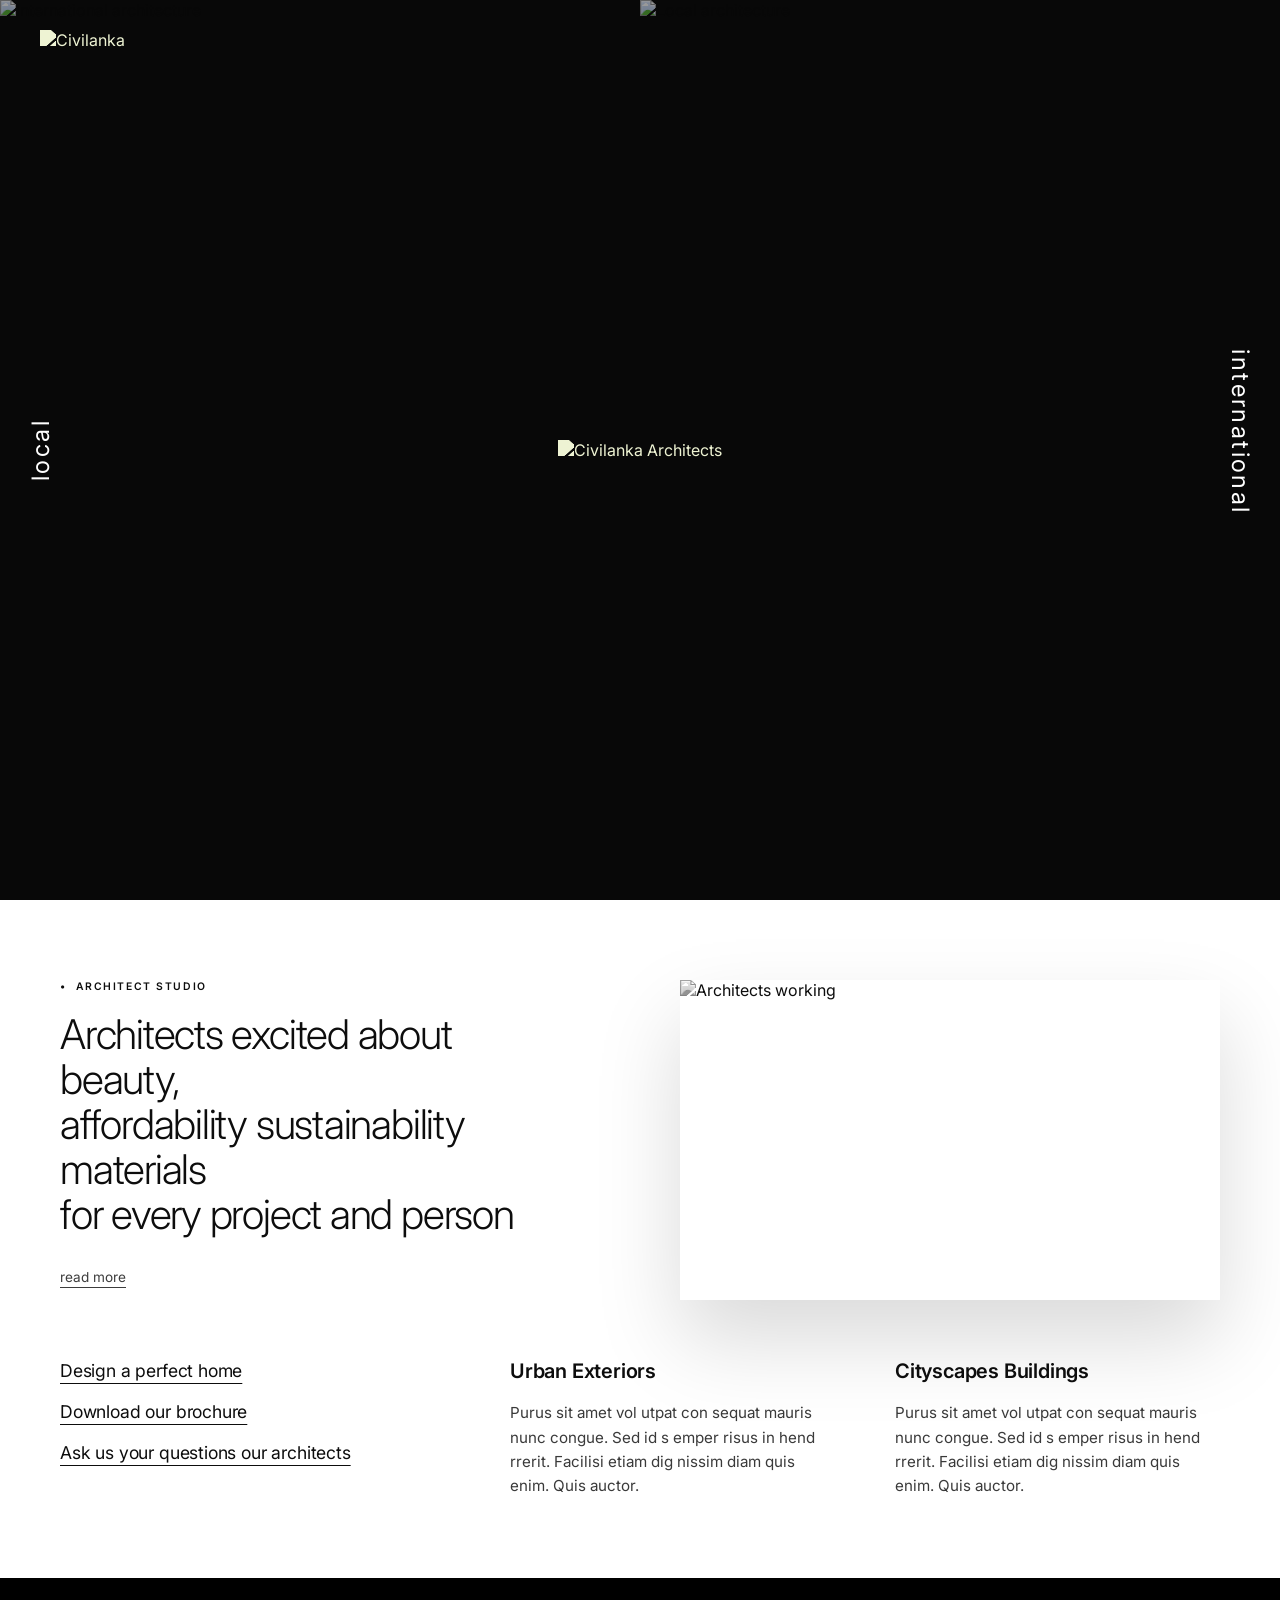
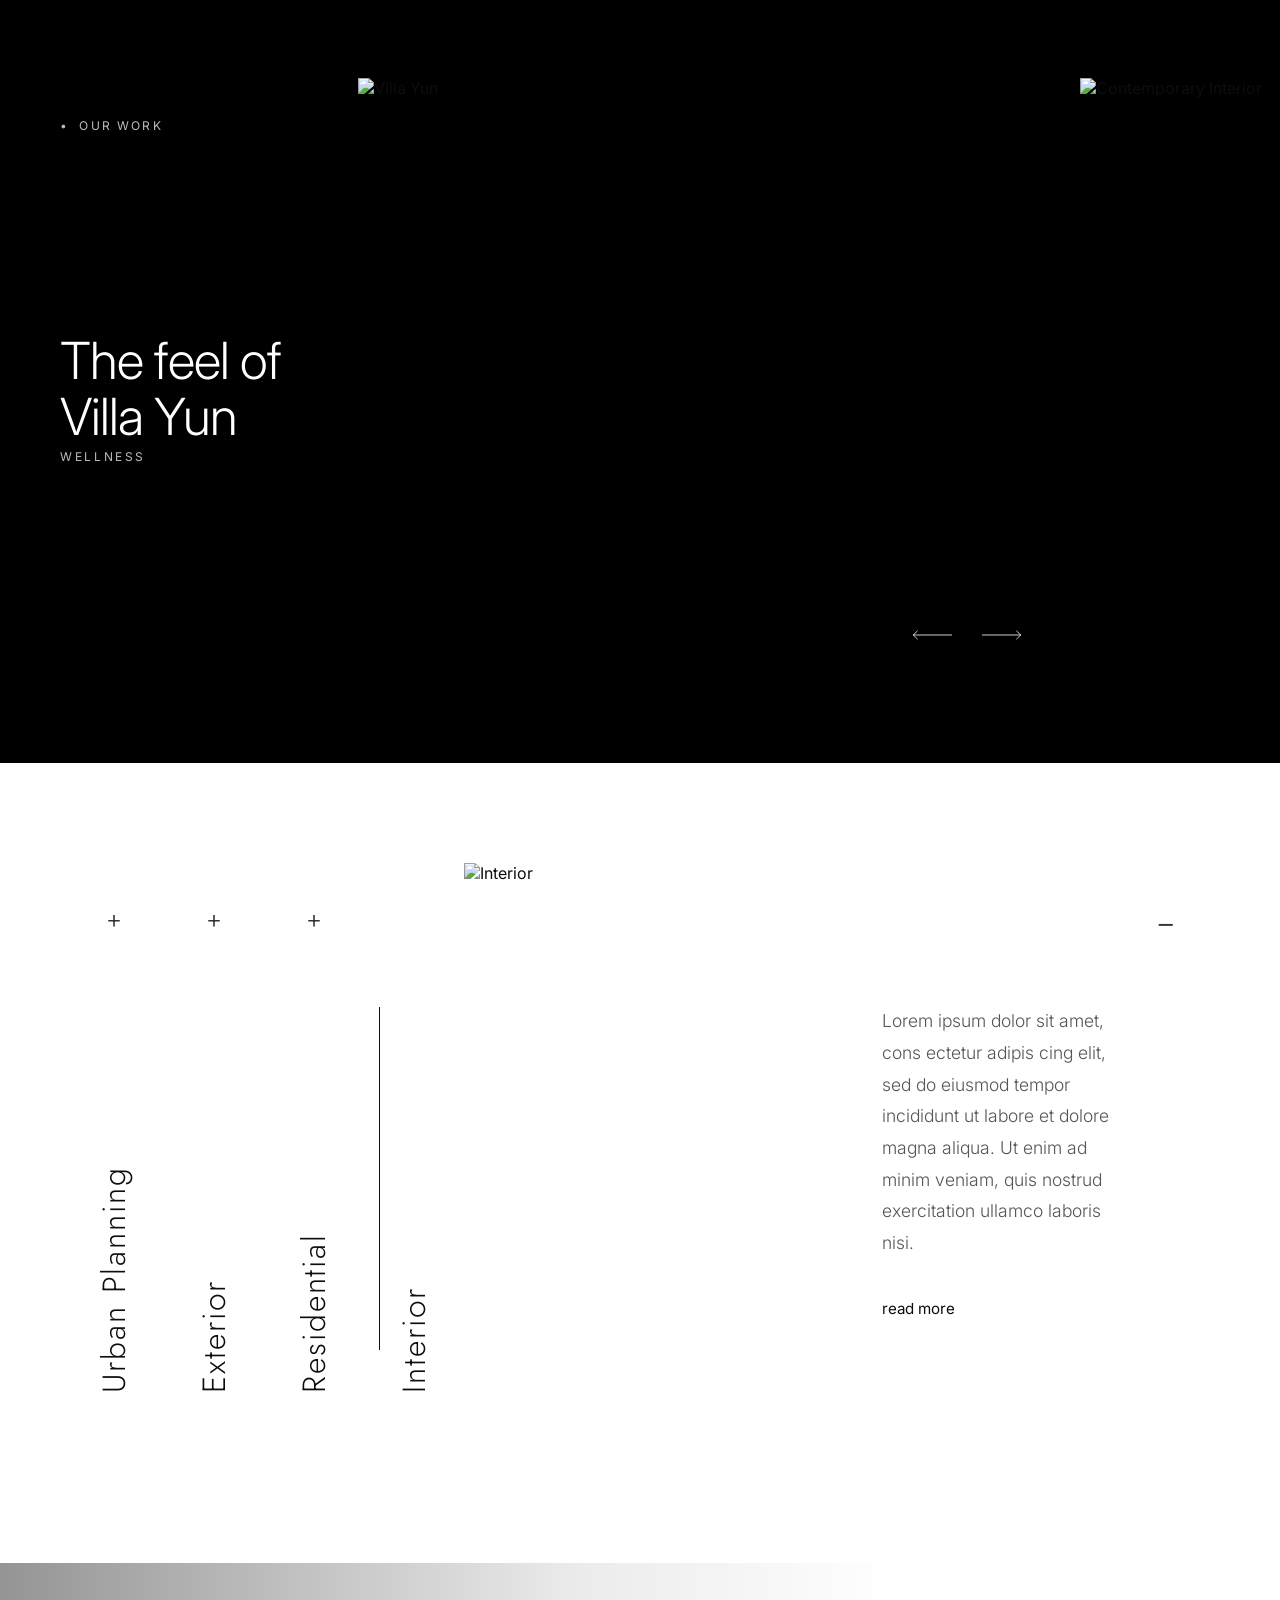
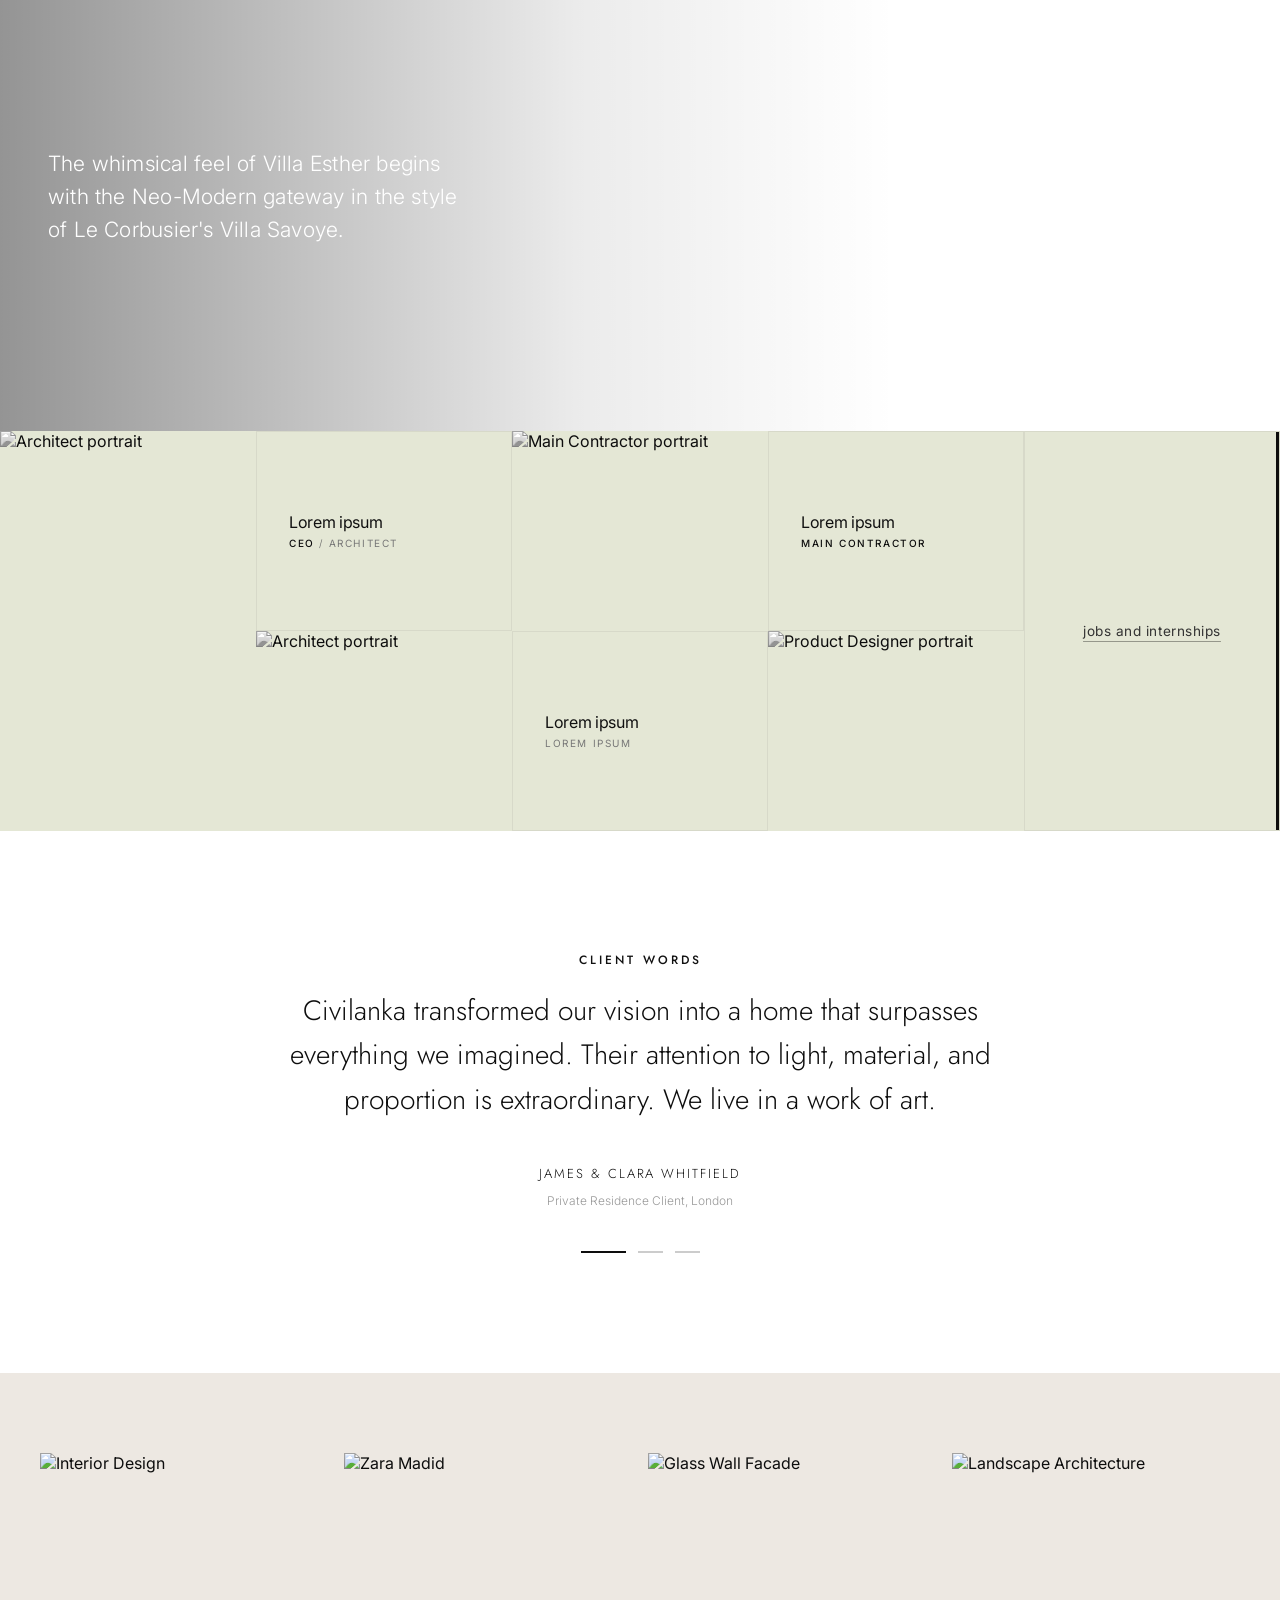
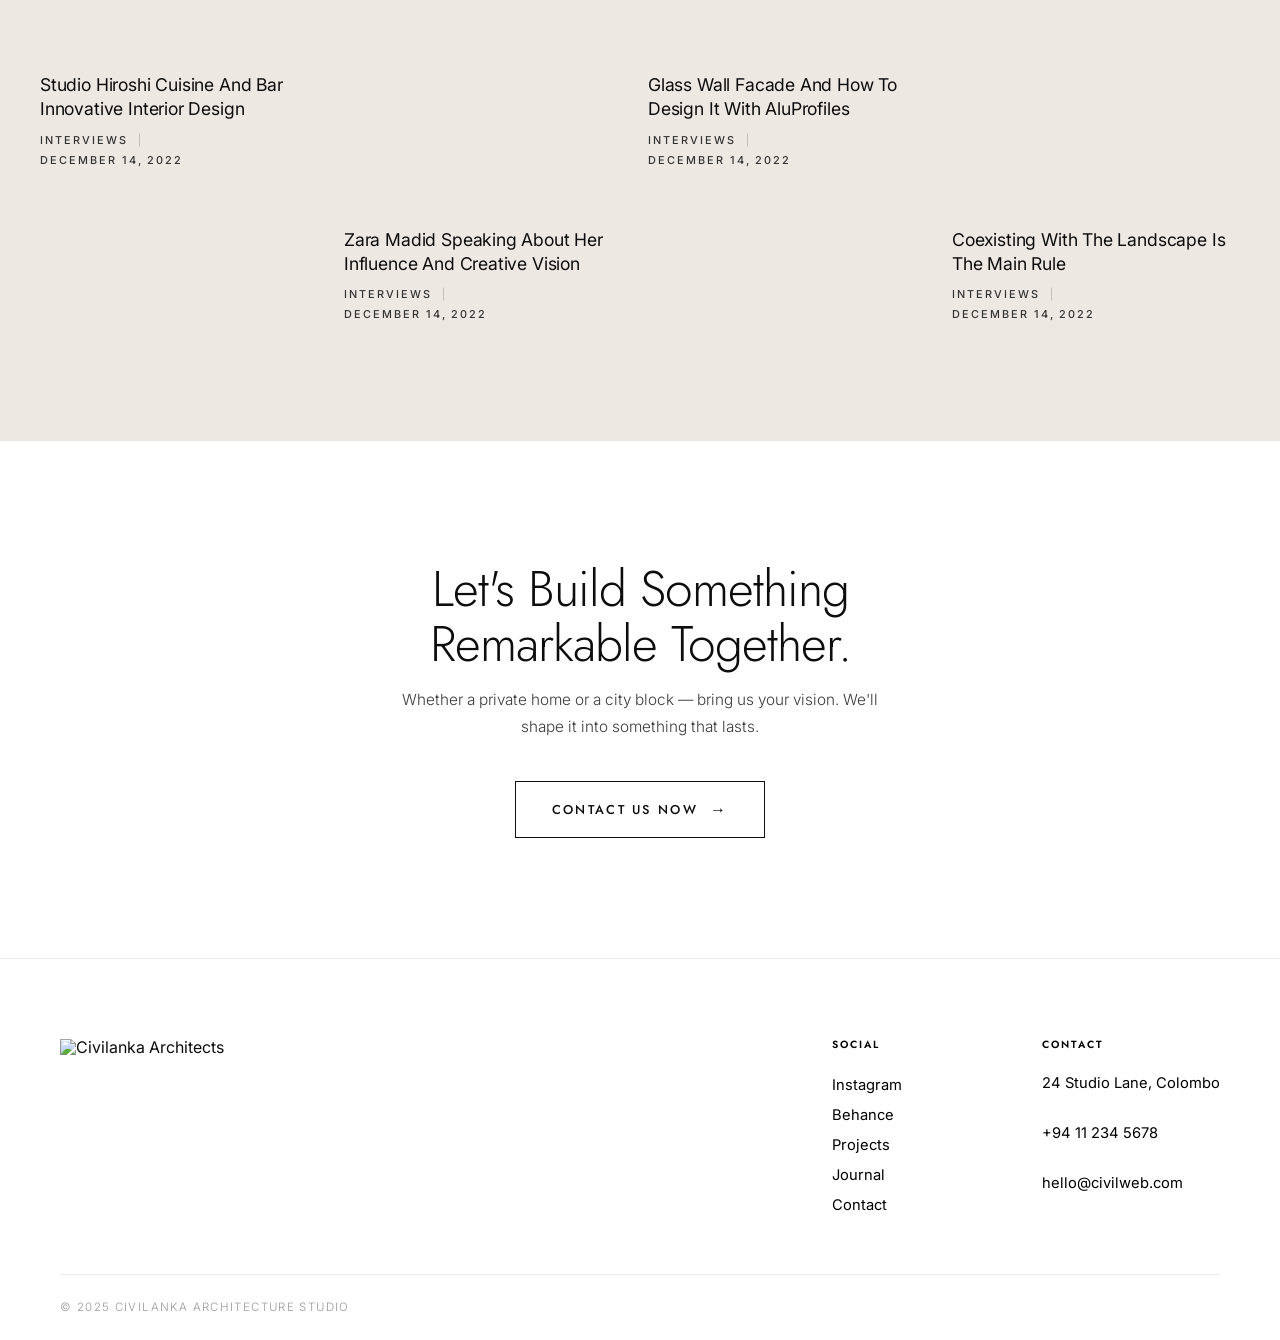
==== index.html @ c46fbf59 "eeyhe navbaer" ====
<!DOCTYPE html>
<html lang="en">

<head>
  <meta charset="UTF-8" />
  <meta name="viewport" content="width=device-width, initial-scale=1.0" />
  <title>Civilanka — Architecture & Design Studio</title>
  <meta name="description"
    content="Civilanka is a premier architecture and design studio in Sri Lanka, creating spaces that inspire. Residential, commercial, and landscape architecture." />

  <!-- Fonts -->
  <link rel="preconnect" href="https://fonts.googleapis.com" />
  <link rel="preconnect" href="https://fonts.gstatic.com" crossorigin />
  <link
    href="https://fonts.googleapis.com/css2?family=Jost:wght@300;400;500;600;700&family=Inter:wght@300;400;500&display=swap"
    rel="stylesheet" />

  <!-- Swiper CSS -->
  <link rel="stylesheet" href="https://cdn.jsdelivr.net/npm/swiper@11/swiper-bundle.min.css" />

  <!-- Styles -->
  <link rel="stylesheet" href="assets/css/style.css" />
</head>

<body class="home-page">

  <!-- ============================================================
     STICKY HEADER (shown on scroll, hidden on hero)
============================================================ -->
  <header id="sticky-header" class="nav-hidden" role="banner" aria-label="Sticky Navigation">
    <!-- Logo left -->
    <a href="index.html" class="sticky-logo" aria-label="Civilanka Home">
      <img src="Logos/trans.PNG" alt="Civilanka Architects" class="logo-img logo-img--sticky" />
    </a>

    <!-- Nav center -->
    <ul class="sticky-nav" role="list">
      <li class="active"><a href="index.html">home</a></li>
      <li><a href="about.html">about</a></li>
      <li><a href="projects.html">projects</a></li>
      <li><a href="blog.html">blog</a></li>
      <li><a href="shop.html">shop</a></li>
      <li><a href="contact.html">contact</a></li>
    </ul>



    <!-- Hamburger (mobile only) -->
    <button class="hamburger-btn" id="hamburger-btn" aria-label="Open navigation menu">
      <span></span>
      <span></span>
      <span></span>
    </button>
  </header>

  <!-- ============================================================
     MOBILE NAV OVERLAY
============================================================ -->
  <nav id="mobile-nav" role="navigation" aria-label="Mobile Navigation">
    <button id="mobile-nav-close" aria-label="Close menu">&#x2715;</button>
    <a href="index.html">home</a>
    <a href="about.html">about</a>
    <a href="projects.html">projects</a>
    <a href="blog.html">blog</a>
    <a href="shop.html">shop</a>
    <a href="contact.html">contact</a>
  </nav>
  
  <!-- ============================================================
     HERO TOP BAR (logo left)
  ============================================================ -->
  <div id="top-bar">
    <a href="index.html" class="hero-topleft-brand" aria-label="Civilanka Home">
      <img src="Logos/TRANSPARENT CIVILANKA.png" alt="Civilanka" class="hero-topleft-logo-img" />
    </a>
  </div>




  <!-- ============================================================
     HERO SECTION (SPLIT SCREEN)
============================================================ -->
  <section id="hero" class="split-view" aria-label="Featured Projects Split View">
    <!-- Left Half -->
    <div class="split-half split-left">
      <img src="Project%20images/1%20(4).png" class="split-bg" alt="International architecture" />
      <div class="split-overlay dark"></div>
      <a href="projects.html?filter=local" class="vert-text vert-left">local</a>
    </div>

    <!-- Right Half -->
    <div class="split-half split-right">
      <img src="Project%20images/A%20(10).png" class="split-bg" alt="Local architecture" />
      <div class="split-overlay dark"></div>
      <a href="projects.html?filter=international" class="vert-text vert-right">international</a>
    </div>

    <!-- Center Logo -->
    <div class="center-brand">
      <img src="Logos/transparent-logo-only.png" alt="Civilanka Architects" class="center-logo-img" />
    </div>
  </section>

  <!-- ============================================================
     ABOUT SECTION
============================================================ -->
  <section id="about" class="section-pad">
    <div class="container">
      <div class="new-about-top">
        <div class="new-about-text reveal-left">
          <span class="new-section-label">&bull; &nbsp;ARCHITECT STUDIO</span>
          <h2 class="new-about-heading">Architects excited about beauty,<br>affordability sustainability
            materials<br>for every project and person</h2>
          <a href="about.html" class="new-read-more">read more</a>
        </div>

        <div class="about-slideshow reveal-right">
          <div class="about-slide active">
            <img src="assets/images/about_team.pnsg" alt="Architects working">
          </div>
          <div class="about-slide">
            <img src="Project images/A (10).png" alt="Slide 2">
          </div>
          <div class="about-slide">
            <img src="Project images/1 (4).png" alt="Slide 3">
          </div>
        </div>
      </div>

      <div class="new-about-bottom stagger">
        <div class="new-about-links">
          <a href="#">Design a perfect home</a>
          <a href="#">Download our brochure</a>
          <a href="#">Ask us your questions our architects</a>
        </div>
        <div class="new-about-col">
          <h3>Urban Exteriors</h3>
          <p>Purus sit amet vol utpat con sequat mauris nunc congue. Sed id s emper risus in hend rrerit. Facilisi etiam
            dig nissim diam quis enim. Quis auctor.</p>
        </div>
        <div class="new-about-col">
          <h3>Cityscapes Buildings</h3>
          <p>Purus sit amet vol utpat con sequat mauris nunc congue. Sed id s emper risus in hend rrerit. Facilisi etiam
            dig nissim diam quis enim. Quis auctor.</p>
        </div>
      </div>
    </div>
  </section>



  <!-- ============================================================
     PROJECTS SECTION (OUR WORK)
============================================================ -->
  <section id="projects" class="section-pad dark-section">
    <div class="our-work-container">
      <div class="our-work-left reveal-left">
        <span class="our-work-label">&bull; &nbsp;OUR WORK</span>
        <div class="our-work-info">
          <h2 class="our-work-title">The feel of Villa Yun</h2>
          <span class="our-work-cat">WELLNESS</span>
        </div>
      </div>
      <div class="our-work-right reveal-right">
        <div class="swiper our-work-swiper">
          <div class="swiper-wrapper">
            <!-- Slide 1 -->
            <div class="swiper-slide our-work-slide" data-title="The feel of Villa Yun" data-cat="WELLNESS">
              <img src="Project%20images/2023-11-07.jpg" alt="Villa Yun" />
            </div>
            <!-- Slide 2 -->
            <div class="swiper-slide our-work-slide" data-title="Contemporary Interior" data-cat="INTERIOR">
              <img src="Project%20images/A%20(10).png" alt="Contemporary Interior" />
            </div>
            <!-- Slide 3 -->
            <div class="swiper-slide our-work-slide" data-title="Modern Structure" data-cat="ARCHITECTURE">
              <img src="Project%20images/1%20(4).png" alt="Modern Structure" />
            </div>
            <!-- Slide 4 -->
            <div class="swiper-slide our-work-slide" data-title="Industrial Facility" data-cat="COMMERCIAL">
              <img src="Project%20images/WIN_Facility6.jpg" alt="Industrial Facility" />
            </div>
          </div>
        </div>
        <div class="our-work-nav">
          <button class="our-work-prev">
            <svg width="40" height="10" viewBox="0 0 60 14" fill="none" xmlns="http://www.w3.org/2000/svg">
              <path d="M60 7H2M2 7L8 1M2 7L8 13" stroke="currentColor" stroke-width="1.5" stroke-linecap="round"
                stroke-linejoin="round" />
            </svg>
          </button>
          <button class="our-work-next">
            <svg width="40" height="10" viewBox="0 0 60 14" fill="none" xmlns="http://www.w3.org/2000/svg">
              <path d="M0 7H58M58 7L52 1M58 7L52 13" stroke="currentColor" stroke-width="1.5" stroke-linecap="round"
                stroke-linejoin="round" />
            </svg>
          </button>
        </div>
      </div>
    </div>
  </section>

  <!-- ============================================================
     SERVICES ACCORDION
============================================================ -->
  <section id="services" class="accordion-section reveal">
    <div class="acc-container">

      <!-- Item 1 -->
      <div class="acc-item">
        <div class="acc-header">
          <span class="acc-icon">+</span>
          <span class="acc-title">Urban Planning</span>
        </div>
        <div class="acc-content">
          <div class="acc-img-wrap">
            <img src="Project%20images/2023-11-07.jpg" alt="Urban Planning" />
          </div>
          <div class="acc-text-wrap">
            <span class="acc-close">&minus;</span>
            <p>Lorem ipsum dolor sit amet, cons ectetur adipis cing elit, sed do eiusmod tempor incididunt ut labore et
              dolore magna aliqua. Ut enim ad minim veniam, quis nostrud exercitation ullamco laboris nisi.</p>
            <a href="#" class="read-more">read more</a>
          </div>
        </div>
      </div>

      <!-- Item 2 -->
      <div class="acc-item">
        <div class="acc-header">
          <span class="acc-icon">+</span>
          <span class="acc-title">Exterior</span>
        </div>
        <div class="acc-content">
          <div class="acc-img-wrap">
            <img src="Project%20images/1%20(4).png" alt="Exterior" />
          </div>
          <div class="acc-text-wrap">
            <span class="acc-close">&minus;</span>
            <p>Lorem ipsum dolor sit amet, cons ectetur adipis cing elit, sed do eiusmod tempor incididunt ut labore et
              dolore magna aliqua. Ut enim ad minim veniam, quis nostrud exercitation ullamco laboris nisi.</p>
            <a href="#" class="read-more">read more</a>
          </div>
        </div>
      </div>

      <!-- Item 3 -->
      <div class="acc-item">
        <div class="acc-header">
          <span class="acc-icon">+</span>
          <span class="acc-title">Residential</span>
        </div>
        <div class="acc-content">
          <div class="acc-img-wrap">
            <img src="assets/images/hero_2.png" alt="Residential" />
          </div>
          <div class="acc-text-wrap">
            <span class="acc-close">&minus;</span>
            <p>Lorem ipsum dolor sit amet, cons ectetur adipis cing elit, sed do eiusmod tempor incididunt ut labore et
              dolore magna aliqua. Ut enim ad minim veniam, quis nostrud exercitation ullamco laboris nisi.</p>
            <a href="#" class="read-more">read more</a>
          </div>
        </div>
      </div>

      <!-- Item 4 (Active default) -->
      <div class="acc-item active">
        <div class="acc-header">
          <span class="acc-icon">&minus;</span>
          <span class="acc-title">Interior</span>
        </div>
        <div class="acc-content">
          <div class="acc-img-wrap">
            <img src="Project%20images/A%20(10).png" alt="Interior" />
          </div>
          <div class="acc-text-wrap">
            <span class="acc-close">&minus;</span>
            <p>Lorem ipsum dolor sit amet, cons ectetur adipis cing elit, sed do eiusmod tempor incididunt ut labore et
              dolore magna aliqua. Ut enim ad minim veniam, quis nostrud exercitation ullamco laboris nisi.</p>
            <a href="#" class="read-more">read more</a>
          </div>
        </div>
      </div>

    </div>
  </section>

  <!-- ============================================================
     QUOTE BANNER SECTION
============================================================ -->
  <section id="quote-banner" class="reveal">
    <div class="quote-banner-content container">
      <h2>The whimsical feel of Villa Esther begins with the Neo-Modern gateway in the style of Le Corbusier's Villa
        Savoye.</h2>
    </div>
  </section>
  <!-- ============================================================
     TEAM SECTION
============================================================ -->
  <section id="team" aria-label="Our Team">
    <div class="team-grid">

      <!-- ROW 1 -->

      <!-- Cell 1: Photo — Member 1 -->
      <div class="team-cell team-photo">
        <img src="team%20images/29.png" alt="Architect portrait" />
      </div>

      <!-- Cell 2: Info — Member 1 -->
      <div class="team-cell team-info">
        <h3 class="team-name">Lorem ipsum</h3>
        <p class="team-role"><span class="team-role-accent">CEO</span> / <span class="team-role-plain">ARCHITECT</span>
        </p>
      </div>

      <!-- Cell 3: Photo — Member 2 -->
      <div class="team-cell team-photo">
        <img src="team%20images/30.png" alt="Main Contractor portrait" />
      </div>

      <!-- Cell 4: Info — Member 2 -->
      <div class="team-cell team-info">
        <h3 class="team-name">Lorem ipsum</h3>
        <p class="team-role"><span class="team-role-accent">MAIN CONTRACTOR</span></p>
      </div>

      <!-- Cell 5: Jobs panel (spans 2 rows) -->
      <div class="team-cell team-jobs" rowspan="2">
        <a href="#" class="team-jobs-link">jobs and internships</a>
      </div>

      <!-- ROW 2 -->

      <!-- Cell 6: Empty offset cell (matches Hiroshi offset layout) -->
      <div class="team-cell team-empty"></div>

      <!-- Cell 7: Photo — Member 3 -->
      <div class="team-cell team-photo">
        <img src="team%20images/32.png" alt="Architect portrait" />
      </div>

      <!-- Cell 7: Info — Member 3 -->
      <div class="team-cell team-info">
        <h3 class="team-name">Lorem ipsum</h3>
        <p class="team-role"><span class="team-role-plain">Lorem ipsum</span></p>
      </div>

      <!-- Cell 8: Photo — Member 4 -->
      <div class="team-cell team-photo">
        <img src="team%20images/33.png" alt="Product Designer portrait" />
      </div>



    </div>
  </section>

  <!-- ============================================================
     TESTIMONIALS
============================================================ -->
  <section id="testimonials" class="section-pad">
    <div class="container">
      <div class="testimonials-inner reveal">
        <span class="section-label">Client Words</span>
        <div class="swiper test-swiper">
          <div class="swiper-wrapper">

            <div class="swiper-slide">
              <p class="testimonial-text">Civilanka transformed our vision into a home that surpasses everything we
                imagined. Their attention to light, material, and proportion is extraordinary. We live in a work of art.
              </p>
              <p class="testimonial-author">JAMES &amp; CLARA WHITFIELD</p>
              <p class="testimonial-role">Private Residence Client, London</p>
            </div>

            <div class="swiper-slide">
              <p class="testimonial-text">Working with the Civilanka team was a revelation. They listened deeply and
                delivered a commercial space that perfectly reflects our brand values while elevating the entire
                neighbourhood.</p>
              <p class="testimonial-author">SEBASTIAN NAKAMURA</p>
              <p class="testimonial-role">CEO, Nakamura Group</p>
            </div>

            <div class="swiper-slide">
              <p class="testimonial-text">The master plan Civilanka created for our mixed-use development is visionary.
                Their urban sensibility and design quality are unmatched in the industry.</p>
              <p class="testimonial-author">AMARA OSEI-BONSU</p>
              <p class="testimonial-role">Director of Development, Cityline Properties</p>
            </div>

          </div>

          <!-- Swiper Pagination Dashes -->
          <div class="swiper-pagination test-pagination"></div>
        </div>

      </div>
    </div>
  </section>

  <!-- ============================================================
     REFERENCE JOURNAL / BLOG SECTION
  ============================================================ -->
  <section id="ref-journal">
    <div class="container">

      <!-- Grid Area -->
      <div class="ref-journal-grid reveal">

        <!-- Post 1 -->
        <article class="ref-journal-card">
          <div class="ref-journal-img-wrap">
            <img src="Project images/2023-11-07.jpg" alt="Interior Design">
          </div>
          <h3 class="ref-journal-title">Studio Hiroshi Cuisine And Bar Innovative Interior Design</h3>
          <div class="ref-journal-meta">
            <span>INTERVIEWS</span>
            <span class="ref-journal-meta-sep">|</span>
            <span>DECEMBER 14, 2022</span>
          </div>
        </article>

        <!-- Post 2 (Portrait) -->
        <article class="ref-journal-card">
          <div class="ref-journal-img-wrap">
            <img src="team images/29.png" alt="Zara Madid">
          </div>
          <h3 class="ref-journal-title">Zara Madid Speaking About Her Influence And Creative Vision</h3>
          <div class="ref-journal-meta">
            <span>INTERVIEWS</span>
            <span class="ref-journal-meta-sep">|</span>
            <span>DECEMBER 14, 2022</span>
          </div>
        </article>

        <!-- Post 3 -->
        <article class="ref-journal-card">
          <div class="ref-journal-img-wrap">
            <img src="Project images/1 (4).png" alt="Glass Wall Facade">
          </div>
          <h3 class="ref-journal-title">Glass Wall Facade And How To Design It With AluProfiles</h3>
          <div class="ref-journal-meta">
            <span>INTERVIEWS</span>
            <span class="ref-journal-meta-sep">|</span>
            <span>DECEMBER 14, 2022</span>
          </div>
        </article>

        <!-- Post 4 (Portrait/Tall) -->
        <article class="ref-journal-card">
          <div class="ref-journal-img-wrap">
            <img src="Project images/A (10).png" alt="Landscape Architecture">
          </div>
          <h3 class="ref-journal-title">Coexisting With The Landscape Is The Main Rule</h3>
          <div class="ref-journal-meta">
            <span>INTERVIEWS</span>
            <span class="ref-journal-meta-sep">|</span>
            <span>DECEMBER 14, 2022</span>
          </div>
        </article>

      </div>
    </div>
  </section>


  <!-- ============================================================
     CTA BANNER
============================================================ -->
  <section id="cta-banner">
    <div class="container">
      <div class="cta-inner reveal">
        <h2>Let's Build Something<br />Remarkable Together.</h2>
        <p>Whether a private home or a city block — bring us your vision. We'll shape it into something that lasts.</p>
        <a href="#footer" class="btn btn-dark btn-arrow"><span>Contact us now</span></a>
      </div>
    </div>
  </section>

  <!-- ============================================================
     FOOTER
============================================================ -->
  <footer id="footer" role="contentinfo">
    <div class="footer-inner">

      <!-- Main footer body -->
      <div class="footer-body">

        <!-- Brand: large two-line heading -->
        <div class="footer-brand">
          <a href="index.html" aria-label="Civilanka Home" class="footer-brand-link">
            <img src="Logos/trans.PNG" alt="Civilanka Architects" class="logo-img logo-img--footer" />
          </a>
        </div>

        <!-- Columns: Social, Contact -->
        <div class="footer-cols">

          <div class="footer-col">
            <h4 class="footer-col-label">Social</h4>
            <ul>
              <li><a href="#">Instagram</a></li>
              <li><a href="#">Behance</a></li>
              <li><a href="projects.html">Projects</a></li>
              <li><a href="blog.html">Journal</a></li>
              <li><a href="contact.html">Contact</a></li>
            </ul>
          </div>

          <div class="footer-col">
            <h4 class="footer-col-label">Contact</h4>
            <address>
              <a href="#">24 Studio Lane, Colombo</a><br />
              <a href="tel:+94112345678">+94 11 234 5678</a><br />
              <a href="mailto:hello@civilweb.com">hello@civilweb.com</a>
            </address>
          </div>

        </div>
      </div>

      <!-- Bottom strip -->
      <div class="footer-bottom">
        <p>&copy; 2025 Civilanka Architecture Studio</p>
      </div>
    </div>
  </footer>

  <!-- Back to top -->
  <button id="back-top" aria-label="Back to top">
    <svg width="24" height="24" viewBox="0 0 24 24" fill="none" xmlns="http://www.w3.org/2000/svg">
      <path d="M4 18 H18 V6" stroke="#111" stroke-width="1.5" />
      <polygon points="14,8 22,8 18,2" fill="#111" />
    </svg>
  </button>

  <!-- Swiper JS -->
  <script src="https://cdn.jsdelivr.net/npm/swiper@11/swiper-bundle.min.js"></script>
  <!-- Main JS -->
  <script src="assets/js/main.js"></script>

  <!-- Dynamic Project Loading from Database -->
  <script>
    (async function loadFeaturedProjects() {
      try {
        const res = await fetch('api/projects.php?action=featured');
        const data = await res.json();
        const projects = data.projects;
        if (!projects || projects.length === 0) return; // keep static slides

        const wrapper = document.querySelector('.our-work-swiper .swiper-wrapper');
        if (!wrapper) return;

        // Replace static slides with database projects
        wrapper.innerHTML = '';
        projects.forEach(p => {
          const imgSrc = p.image_main ? 'uploads/projects/' + p.image_main : 'Project%20images/2023-11-07.jpg';
          const slide = document.createElement('div');
          slide.className = 'swiper-slide our-work-slide';
          slide.setAttribute('data-title', p.title);
          slide.setAttribute('data-cat', p.service_type || '');
          slide.innerHTML = `<img src="${imgSrc}" alt="${p.title}" />`;
          wrapper.appendChild(slide);
        });

        // Update the info panel with the first project
        if (projects.length > 0) {
          const titleEl = document.querySelector('.our-work-title');
          const catEl = document.querySelector('.our-work-cat');
          if (titleEl) titleEl.textContent = projects[0].title;
          if (catEl) catEl.textContent = projects[0].service_type || '';
        }

        // Re-initialize swiper if it exists
        const swiperEl = document.querySelector('.our-work-swiper');
        if (swiperEl && swiperEl.swiper) {
          swiperEl.swiper.update();
        }
      } catch (e) {
        // API not available – keep static slides
      }
    })();
  </script>

</body>

</html>
---- assets/css/style.css ----
/* ===========================
   DESIGN TOKENS
=========================== */
@import url('https://fonts.googleapis.com/css2?family=Jost:wght@300;400;500;600;700&family=Inter:wght@300;400;500&display=swap');

:root {
  --white: #FFFFFF;
  --black: #0D0D0D;
  --cream: #F5F3EF;
  --gray-light: #E8E6E1;
  --gray-mid: #9A9A9A;
  --gray-dark: #3A3A3A;
  --accent: #111;
  --font-h: 'Jost', sans-serif;
  --font-b: 'Inter', sans-serif;
  --ease: cubic-bezier(0.25, 0.46, 0.45, 0.94);
  --header-height: 70px;
  --header-height-mobile: 52px;
  --home-hero-height: clamp(400px, 52vh, 560px);
}

/* ===========================
   RESET & BASE
=========================== */
*,
*::before,
*::after {
  box-sizing: border-box;
  margin: 0;
  padding: 0;
}

html {
  scroll-behavior: smooth;
  font-size: 16px;
}

body {
  font-family: var(--font-b);
  color: var(--black);
  background: var(--white);
  overflow-x: hidden;
}

img {
  display: block;
  width: 100%;
  height: 100%;
  object-fit: cover;
}

a {
  text-decoration: none;
  color: inherit;
}

ul {
  list-style: none;
}

button {
  border: none;
  background: none;
  cursor: pointer;
  font-family: inherit;
}

/* ===========================
   TYPOGRAPHY
=========================== */
h1,
h2,
h3,
h4,
h5 {
  font-family: var(--font-h);
  font-weight: 300;
  line-height: 1.1;
  letter-spacing: -0.02em;
}

h1 {
  font-size: clamp(3.75rem, 6vw, 5.625rem);
  /* 60px–90px */
}

h2 {
  font-size: clamp(1.875rem, 4vw, 3.125rem);
  /* 30px–50px */
}

h3 {
  font-size: clamp(1.2rem, 2vw, 1.75rem);
  /* ~19px–28px */
}

p {
  line-height: 1.75;
  font-size: clamp(0.9375rem, 1.2vw, 1.125rem);
  /* 15px–18px */
  color: var(--gray-dark);
  font-weight: 300;
}

.section-label {
  font-family: var(--font-h);
  font-size: 0.75rem;
  /* 12px */
  font-weight: 500;
  letter-spacing: 0.25em;
  text-transform: uppercase;
  color: var(--accent);
  display: block;
  margin-bottom: 1.2rem;
}

/* ===========================
   LAYOUT UTILITIES
=========================== */
.container {
  max-width: 1280px;
  margin: 0 auto;
  padding: 0 60px;
}

.section-pad {
  padding: 120px 0;
}

.section-pad-sm {
  padding: 80px 0;
}

/* ===========================
   BUTTONS
=========================== */
.btn {
  display: inline-flex;
  align-items: center;
  gap: 12px;
  font-family: var(--font-h);
  font-size: 0.8rem;
  font-weight: 500;
  letter-spacing: 0.18em;
  text-transform: uppercase;
  padding: 16px 36px;
  border: 1px solid currentColor;
  transition: all 0.35s var(--ease);
  position: relative;
  overflow: hidden;
}

.btn::before {
  content: '';
  position: absolute;
  inset: 0;
  background: currentColor;
  transform: scaleX(0);
  transform-origin: left;
  transition: transform 0.35s var(--ease);
  z-index: 0;
}

.btn:hover::before {
  transform: scaleX(1);
}

.btn span {
  position: relative;
  z-index: 1;
  transition: color 0.35s var(--ease);
}

.btn-dark {
  color: var(--black);
}

.btn-dark:hover span {
  color: var(--white);
}

.btn-light {
  color: var(--white);
}

.btn-light:hover span {
  color: var(--black);
}

.btn-accent {
  color: var(--accent);
}

/* Arrow icon */
.btn-arrow::after {
  content: '→';
  font-size: 1rem;
  position: relative;
  z-index: 1;
  transition: transform 0.3s var(--ease), color 0.35s var(--ease);
}

.btn-dark.btn-arrow:hover::after {
  color: var(--white);
  transform: translateX(4px);
}

/* ===========================
   TOP BAR — hero state (left aligned logo)
=========================== */
#top-bar {
  position: fixed;
  top: 0;
  left: 0;
  right: 0;
  z-index: 1000;
  display: flex;
  align-items: flex-start;
  justify-content: space-between;
  padding: 30px 40px;
  pointer-events: none;
  transition: opacity 0.15s var(--ease);
}

#top-bar.hidden {
  opacity: 0;
  pointer-events: none;
}

.site-logo {
  font-family: var(--font-b);
  font-size: 1.25rem;
  letter-spacing: 0.02em;
  color: var(--white);
  pointer-events: all;
  transition: color 0.4s;
  line-height: 1;
  text-decoration: none;
}

.site-logo strong {
  font-weight: 700;
}

.site-logo span {
  font-weight: 400;
}

/* Logo Images */
.logo-img {
  height: 64px;
  width: auto;
  display: block;
}

.logo-img--hero {
  /* filter: brightness(0); Removed to show natural logo colors */
}

.logo-img--footer {
  height: 160px;
}

.logo-img--sticky {
  height: 56px;
}

/* Circle button — floats over hero, hides when sticky header appears */
.circle-btn {
  position: fixed;
  top: 26px;
  right: 40px;
  z-index: 1002;
  width: 38px;
  height: 38px;
  border-radius: 50%;
  border: 1.5px solid rgba(255, 255, 255, 0.7);
  background: transparent;
  cursor: pointer;
  transition: border-color 0.3s, transform 0.3s, opacity 0.15s;
  pointer-events: all;
  display: none !important;
  align-items: center;
  justify-content: center;
}

.circle-btn:hover {
  border-color: var(--white);
  transform: scale(1.1);
}

.circle-btn.dark {
  border-color: rgba(0, 0, 0, 0.45);
}

.circle-btn.dark:hover {
  border-color: var(--black);
}

/* Hide floating circle when sticky bar is visible (sticky bar has its own) */
.circle-btn.hidden {
  opacity: 0;
  pointer-events: none;
}

/* ===========================
   STICKY HEADER — unified across all pages
   Layout: [Logo LEFT] [Nav LEFT] [Circle RIGHT]
=========================== */
#sticky-header {
  position: fixed;
  top: 0;
  left: 0;
  right: 0;
  z-index: 1001;
  background: var(--white);
  border-bottom: 1px solid var(--gray-light);
  display: flex;
  align-items: center;
  justify-content: flex-start;
  gap: 0;
  padding: 0 48px;
  height: var(--header-height);
  /* Slide-up/slide-down + fade transition */
  transform: translateY(0);
  opacity: 1;
  transition: transform 0.45s var(--ease), opacity 0.45s var(--ease), border-color 0.3s var(--ease);
  pointer-events: all;
}

/* Hide bottom border when at the very top of the page */
#sticky-header.nav-at-top {
  border-bottom-color: transparent;
}

/* Hidden state — used by JS on home & about pages at page-top */
#sticky-header.nav-hidden {
  transform: translateY(-100%);
  opacity: 0;
  pointer-events: none;
}

/* Sticky logo (left) */
.sticky-logo {
  font-family: var(--font-h);
  font-size: 1.1rem;
  letter-spacing: 0.01em;
  color: var(--black);
  line-height: 1;
  flex-shrink: 0;
  display: flex;
  align-items: center;
  gap: 0;
  margin-right: 60px;
}


.sticky-logo strong {
  font-weight: 700;
}

.sticky-logo span {
  font-weight: 300;
}

/* Sticky nav — sits left, directly after logo separator */
.sticky-nav {
  display: flex;
  align-items: center;
  gap: 0;
  pointer-events: all;
}

.sticky-nav li {
  display: flex;
  align-items: center;
  /* No divider lines */
}

/* Remove all pipe separators */
.sticky-nav li::before {
  display: none;
}

.sticky-nav li a {
  font-family: var(--font-h);
  font-size: 1.1rem;
  font-weight: 400;
  letter-spacing: 0.03em;
  color: rgba(0, 0, 0, 0.55);
  padding: 0 24px 0 32px;
  transition: color 0.25s var(--ease);
  text-transform: lowercase;
  white-space: nowrap;
  line-height: var(--header-height);
  display: block;
  position: relative;
}

/* Left-side indicator bar — short centered pipe, animates bottom-to-top */
.sticky-nav li a::before {
  content: '';
  position: absolute;
  left: 8px;
  top: 50%;
  height: 16px;
  width: 1px;
  background: var(--black);
  transform: translateY(-50%) scaleY(0);
  transform-origin: bottom;
  transition: transform 0.3s var(--ease);
}

/* Show indicator for active item or on hover */
.sticky-nav li.active a::before,
.sticky-nav li a:hover::before {
  transform: translateY(-50%) scaleY(1);
}

/* Remove old ::after indicator */
.sticky-nav li a::after {
  display: none;
}

.sticky-nav li.active a {
  color: var(--black);
  font-weight: 500;
}

.sticky-nav li a:hover {
  color: var(--black);
}

/* Main content offset below fixed header (inner pages) */
.main-below-header {
  padding-top: calc(var(--header-height) + 52px);
}

/* Circle button — right slot, matches reference image */
.sticky-circle {
  width: 34px;
  height: 34px;
  border-radius: 50%;
  border: 1.5px solid rgba(0, 0, 0, 0.35);
  background: transparent;
  cursor: pointer;
  flex-shrink: 0;
  transition: border-color 0.3s, transform 0.3s;
  display: none !important;
  /* hidden everywhere */
  align-items: center;
  justify-content: center;
}

.sticky-circle:hover {
  border-color: var(--black);
  transform: scale(1.1);
}

/* Sticky Action Button (Right) — kept for pages that use it */
.sticky-btn {
  font-family: var(--font-h);
  font-size: 0.7rem;
  font-weight: 600;
  letter-spacing: 0.15em;
  text-transform: uppercase;
  padding: 10px 24px;
  background: var(--black);
  color: var(--white);
  border: 1px solid var(--black);
  transition: all 0.35s var(--ease);
  flex-shrink: 0;
  display: inline-block;
  line-height: 1;
}

.sticky-btn:hover {
  background: transparent;
  color: var(--black);
}

@media (max-width: 600px) {
  .sticky-btn {
    display: none;
  }
}

/* ===========================
   HERO SLIDER
/* ===========================
   HERO SPLIT SCREEN
=========================== */
#hero.split-view {
  height: 100vh;
  min-height: 700px;
  position: relative;
  display: flex;
  overflow: hidden;
  background: var(--black);
}

.split-half {
  flex: 1;
  position: relative;
  overflow: hidden;
}

.split-bg {
  width: 100%;
  height: 100%;
  object-fit: cover;
  transition: filter 0.4s ease;
}

.split-half:hover .split-bg {
  filter: grayscale(100%);
}

.filter-dark {
  filter: brightness(0.6) grayscale(50%);
}

.split-overlay {
  position: absolute;
  inset: 0;
  background: rgba(0, 0, 0, 0.1);
  transition: background 0.4s ease;
}

.split-overlay.dark {
  background: rgba(0, 0, 0, 0.4);
}

.split-half:hover .split-overlay {
  background: rgba(0, 0, 0, 0.5);
}

.vert-text {
  position: absolute;
  top: 50%;
  font-family: var(--font-b);
  font-size: 1.5rem;
  color: var(--white);
  letter-spacing: 0.1em;
  text-transform: lowercase;
  text-decoration: none;
  display: inline-block;
  transition: color 0.3s var(--ease);
}

.vert-text::after {
  content: '';
  position: absolute;
  left: 0;
  bottom: -8px;
  width: 100%;
  height: 1px;
  background: var(--white);
  transform: scaleX(0);
  transform-origin: right;
  transition: transform 0.5s cubic-bezier(0.19, 1, 0.22, 1);
}

.vert-text:hover::after {
  transform: scaleX(1);
  transform-origin: left;
}

.vert-left {
  left: 40px;
  transform: translate(-50%, -50%) rotate(-90deg);
  transform-origin: center center;
}

.vert-right {
  right: 40px;
  top: 48% !important;
  /* Force the position to 75% down */
  transform: translate(50%, -50%) rotate(90deg) !important;
  transform-origin: center center !important;
}



.center-brand {
  position: absolute;
  top: 50%;
  left: 50%;
  transform: translate(-50%, -50%);
  text-align: center;
  z-index: 100;
  pointer-events: none;
}

.center-logo-img {
  max-width: 280px;
  height: auto;
  display: block;
  /* Meadow Mist 936 (#EAEAD8) color filter */
  filter: brightness(0) invert(92%) sepia(10%) saturate(400%) hue-rotate(30deg);
  opacity: 1;
}

.hero-topleft-brand {
  display: flex;
  align-items: center;
  gap: 15px;
  text-decoration: none;
  pointer-events: all;
}

.hero-topleft-logo-img {
  height: 50px;
  width: auto;
  filter: brightness(0) invert(92%) sepia(10%) saturate(400%) hue-rotate(30deg);
}

@media (max-width: 768px) {
  .hero-topleft-brand {
    display: none;
  }
}

@media (max-width: 900px) {
  #hero.split-view {
    flex-direction: column;
  }
}



/* ===========================
   ABOUT / INTRO
=========================== */
#about {
  background: var(--white) url('../images/sketch-bg.png') no-repeat 65% center;
  background-size: 45%;
  background-blend-mode: multiply;
  overflow: hidden;
  padding: 80px 0;
}

.new-about-top {
  display: flex;
  justify-content: space-between;
  align-items: flex-start;
  gap: 60px;
  margin-bottom: 60px;
  position: relative;
}

.new-about-text {
  flex: 1;
  z-index: 2;
  padding-right: 20px;
}

.about-slideshow {
  flex: 0 0 540px;
  height: 320px;
  position: relative;
  z-index: 3;
  margin-right: 0;
  margin-top: 0;
}

.about-slide {
  position: absolute;
  top: 0;
  left: 0;
  width: 100%;
  height: 100%;
  opacity: 0;
  transition: opacity 1.5s ease-in-out;
  box-shadow: 0 40px 80px rgba(0, 0, 0, 0.15);
}

.about-slide.active {
  opacity: 1;
}

.about-slide img {
  width: 100%;
  height: 100%;
  object-fit: cover;
  filter: grayscale(100%);
  display: block;
}

.new-section-label {
  font-family: var(--font-b);
  font-size: 0.65rem;
  font-weight: 600;
  letter-spacing: 0.15em;
  text-transform: uppercase;
  color: var(--black);
  display: block;
  margin-bottom: 1.2rem;
}

.new-about-heading {
  font-family: var(--font-b);
  font-size: clamp(1.6rem, 3.2vw, 2.6rem);
  font-weight: 300;
  line-height: 1.1;
  color: var(--black);
  margin-bottom: 1.8rem;
  letter-spacing: -0.03em;
  max-width: 95%;
}

.new-read-more {
  font-family: var(--font-b);
  font-size: 0.85rem;
  color: var(--black);
  text-decoration: underline;
  text-underline-offset: 5px;
  text-decoration-thickness: 1px;
  text-transform: lowercase;
  opacity: 0.8;
}

.new-about-bottom {
  display: flex;
  justify-content: space-between;
  gap: 60px;
}

.new-about-links {
  flex: 1.2;
  display: flex;
  flex-direction: column;
  gap: 20px;
}

.new-about-links a {
  font-family: var(--font-b);
  font-size: 1.1rem;
  font-weight: 400;
  color: var(--black);
  text-decoration: underline;
  text-underline-offset: 6px;
  letter-spacing: -0.01em;
}

.new-about-col {
  flex: 1;
}

.new-about-col h3 {
  font-family: var(--font-b);
  font-size: 1.25rem;
  font-weight: 600;
  margin-bottom: 1.2rem;
  letter-spacing: -0.01em;
}

.new-about-col p {
  font-family: var(--font-b);
  font-size: 0.95rem;
  color: var(--gray-dark);
  line-height: 1.6;
  font-weight: 400;
  max-width: 320px;
}

/* ===========================
   SERVICES (VERTICAL TABS)
=========================== */
#services {
  background: var(--white);
}

.services-header {
  text-align: center;
  max-width: 600px;
  margin: 0 auto 70px;
}

.services-header h2 {
  margin-bottom: 1rem;
}

.services-grid {
  display: grid;
  grid-template-columns: 1fr 1.5fr;
  gap: 60px;
  align-items: start;
}

.services-tabs {
  display: flex;
  flex-direction: column;
}

.tab-item {
  display: flex;
  align-items: flex-start;
  gap: 20px;
  padding: 28px 0;
  border-bottom: 1px solid var(--gray-light);
  cursor: pointer;
  transition: all 0.3s;
}

.tab-item:first-child {
  border-top: 1px solid var(--gray-light);
}

.tab-num {
  font-family: var(--font-h);
  font-size: 0.7rem;
  font-weight: 600;
  color: var(--gray-mid);
  letter-spacing: 0.1em;
  padding-top: 4px;
  transition: color 0.3s;
}

.tab-title {
  font-family: var(--font-h);
  font-size: 1.4rem;
  font-weight: 300;
  transition: color 0.3s;
}

.tab-arrow {
  margin-left: auto;
  font-size: 1.2rem;
  color: var(--gray-light);
  transition: all 0.3s;
  padding-top: 3px;
}

.tab-item.active .tab-num,
.tab-item:hover .tab-num {
  color: var(--accent);
}

.tab-item.active .tab-title,
.tab-item:hover .tab-title {
  color: var(--black);
}

.tab-item.active .tab-arrow {
  color: var(--accent);
  transform: translateX(6px);
}

.services-panel {
  position: sticky;
  top: 120px;
}

.panel-content {
  display: none;
  animation: fadeSlideUp 0.5s var(--ease);
}

.panel-content.active {
  display: block;
}

.panel-img {
  aspect-ratio: 4/3;
  overflow: hidden;
  margin-bottom: 32px;
}

.panel-img img {
  transition: transform 0.6s var(--ease);
}

.panel-img:hover img {
  transform: scale(1.04);
}

.panel-content h3 {
  margin-bottom: 1rem;
}

.panel-content p {
  color: var(--gray-dark);
  max-width: 440px;
}

/* ===========================
   PROJECTS (OUR WORK SLIDER)
=========================== */
#projects {
  background: #000000;
  padding: 100px 0;
  overflow: hidden;
}

.our-work-container {
  display: flex;
  align-items: stretch;
  height: 65vh;
  min-height: 500px;
  max-height: 700px;
  max-width: 100%;
}

.our-work-left {
  flex: 0 0 28%;
  padding: 0 40px 0 60px;
  display: flex;
  flex-direction: column;
  justify-content: space-between;
}

.our-work-label {
  font-family: var(--font-b);
  font-size: 0.75rem;
  /* 12px */
  letter-spacing: 0.18em;
  color: #bbb;
  text-transform: uppercase;
  margin-top: 40px;
}

.our-work-info {
  margin-top: auto;
  margin-bottom: auto;
}

.our-work-title {
  font-family: var(--font-b);
  font-size: clamp(2.5rem, 4vw, 3.75rem);
  /* 40px–60px */
  font-weight: 300;
  line-height: 1.1;
  color: #fff;
  letter-spacing: -0.02em;
  opacity: 1;
  transition: opacity 0.28s ease;
  will-change: opacity;
}

.our-work-cat {
  font-family: var(--font-b);
  font-size: 0.75rem;
  /* 12px */
  letter-spacing: 0.22em;
  color: #bbb;
  text-transform: uppercase;
  opacity: 1;
  transition: opacity 0.28s ease;
  will-change: opacity;
}

.our-work-right {
  flex: 1;
  overflow: hidden;
  position: relative;
  padding-left: 0;
  display: flex;
  flex-direction: column;
}

.our-work-swiper {
  width: 100%;
  height: calc(100% - 60px);
}

.our-work-slide {
  width: 75%;
  height: 100%;
  cursor: pointer;
  overflow: hidden;
}


.our-work-slide img {
  width: 100%;
  height: 100%;
  object-fit: cover;
}

.our-work-nav {
  display: flex;
  justify-content: flex-end;
  align-items: center;
  height: 60px;
  gap: 30px;
  padding-right: 28%;
}

.our-work-nav button {
  color: #fff;
  font-size: 1.2rem;
  font-weight: 300;
  cursor: pointer;
  background: none;
  border: none;
  font-family: var(--font-b);
  opacity: 0.8;
  transition: opacity 0.3s;
  letter-spacing: -2px;
  /* To make arrows look longer if they are just characters */
}

.our-work-nav button:hover {
  opacity: 1;
}

/* ===========================
   HORIZONTAL ACCORDION SERVICES
=========================== */
.accordion-section {
  background: var(--white);
  padding: 100px 0;
}

.acc-container {
  display: flex;
  width: 90%;
  max-width: 1400px;
  margin: 0 auto;
  height: 600px;
}

.acc-item {
  display: flex;
  flex: 0 0 100px;
  transition: flex 0.6s cubic-bezier(0.25, 1, 0.5, 1);
  overflow: hidden;
  background: var(--white);
}

.acc-item.active {
  flex: 1;
}

.acc-header {
  width: 100px;
  min-width: 100px;
  display: flex;
  flex-direction: column;
  justify-content: space-between;
  align-items: center;
  padding: 40px 0;
  cursor: pointer;
  background: var(--white);
  transition: background 0.3s;
  position: relative;
}

.acc-header:hover {
  background: #fcfcfc;
}

/* Remove the old header line logic to replace with title underline */
.acc-header::before {
  display: none;
}

.acc-icon {
  font-family: var(--font-b);
  font-size: 1.6rem;
  color: #333;
  font-weight: 300;
  transition: opacity 0.3s;
}

.acc-item.active .acc-icon {
  opacity: 0;
}

.acc-title {
  writing-mode: vertical-rl;
  text-orientation: mixed;
  transform: rotate(180deg);
  font-family: var(--font-h);
  font-size: clamp(1.5rem, 2.5vw, 2.5rem);
  /* ~24px–40px */
  font-weight: 300;
  letter-spacing: 0.06em;
  color: var(--black);
  white-space: nowrap;
  flex: 1;
  display: flex;
  align-items: center;
  padding: 30px 0;
  text-transform: capitalize;
  position: relative;
}

.acc-title::after {
  content: '';
  position: absolute;
  top: 15%;
  /* Center it slightly against the text */
  right: -12px;
  /* Position it parallel to the vertical text */
  width: 1px;
  height: 0;
  background-color: var(--black);
  transition: height 0.5s cubic-bezier(0.25, 1, 0.5, 1);
}

.acc-header:hover .acc-title::after {
  height: 70%;
  /* Grows to cover most of the text length */
}

/* If active, keep the line visible */
.acc-item.active .acc-title::after {
  height: 70%;
}

.acc-content {
  display: flex;
  flex: 1;
  opacity: 0;
  min-width: 0;
  transition: opacity 0.4s ease 0.2s;
  pointer-events: none;
}

.acc-item.active .acc-content {
  opacity: 1;
  pointer-events: auto;
}

.acc-img-wrap {
  flex: 0 0 45%;
  height: 100%;
}

.acc-img-wrap img {
  width: 100%;
  height: 100%;
  object-fit: cover;
}

.acc-text-wrap {
  flex: 1;
  padding: 60px 80px;
  display: flex;
  flex-direction: column;
  justify-content: center;
  position: relative;
}

.acc-close {
  position: absolute;
  top: 40px;
  right: 40px;
  font-size: 2.0rem;
  color: #333;
  cursor: pointer;
  font-weight: 300;
  font-family: var(--font-b);
}

.acc-text-wrap p {
  font-family: var(--font-b);
  font-size: 1.1rem;
  color: #555;
  line-height: 1.8;
  margin-bottom: 40px;
  max-width: 500px;
}

.acc-text-wrap .read-more {
  font-family: var(--font-b);
  font-size: 0.95rem;
  color: var(--black);
  text-decoration: none;
  align-self: flex-start;
  padding-bottom: 4px;
  position: relative;
  display: inline-block;
}

.acc-text-wrap .read-more::after {
  content: '';
  position: absolute;
  bottom: 0;
  left: 0;
  width: 100%;
  height: 1px;
  background: var(--black);
  transform: scaleX(0);
  transform-origin: right center;
  transition: transform 0.4s cubic-bezier(0.4, 0, 0, 1);
}

.acc-text-wrap .read-more:hover::after {
  transform: scaleX(1);
  transform-origin: left center;
}

@media (max-width: 900px) {
  .our-work-container {
    flex-direction: column;
  }

  .our-work-left {
    flex: none;
    padding: 0 40px;
    margin-bottom: 40px;
  }

  .our-work-label {
    margin-top: 0;
    margin-bottom: 20px;
    display: block;
  }

  .our-work-right {
    padding-left: 0;
  }

  .our-work-slide {
    width: 90%;
  }
}

/* ===========================
   TEAM SECTION
=========================== */
#team {
  background: #E4E7D5;
  padding: 120px 0;
}

.team-grid {
  display: grid;
  grid-template-columns: repeat(5, 1fr);
  grid-template-rows: auto auto;
  gap: 0;
}

/* Hiroshi-style: fade-in + slide-up animation base state */
.team-cell {
  opacity: 0;
  transform: translateY(40px);
  transition: opacity 0.75s cubic-bezier(0.22, 1, 0.36, 1),
    transform 0.75s cubic-bezier(0.22, 1, 0.36, 1);
}

.team-cell.slide-in {
  opacity: 1;
  transform: translateY(0);
}

/* Staggered delays — cascade left to right, row by row */
.team-cell:nth-child(1) {
  transition-delay: 0.00s;
}

.team-cell:nth-child(2) {
  transition-delay: 0.12s;
}

.team-cell:nth-child(3) {
  transition-delay: 0.24s;
}

.team-cell:nth-child(4) {
  transition-delay: 0.36s;
}

.team-cell:nth-child(5) {
  transition-delay: 0.48s;
}

.team-cell:nth-child(6) {
  transition-delay: 0.10s;
}

.team-cell:nth-child(7) {
  transition-delay: 0.22s;
}

.team-cell:nth-child(8) {
  transition-delay: 0.34s;
}

.team-cell:nth-child(9) {
  transition-delay: 0.46s;
}

.team-cell:nth-child(10) {
  transition-delay: 0.58s;
}

/* Photo cells — dark square with B&W portrait */
.team-cell.team-photo {
  background: #E4E7D5;
  aspect-ratio: 1 / 1;
  overflow: hidden;
  position: relative;
}

.team-cell.team-photo img {
  display: block;
  filter: grayscale(100%);
  object-fit: cover;
}

.team-cell.team-photo:hover img {
  filter: grayscale(60%) contrast(1.05);
  transform: scale(1.04);
}

/* Info cells — cream background with name / role / social */
.team-cell.team-info {
  background: #E4E7D5;
  aspect-ratio: 1 / 1;
  display: flex;
  flex-direction: column;
  justify-content: center;
  padding: 36px 40px;
  border: 1px solid rgba(0, 0, 0, 0.06);
}

.team-name {
  font-family: var(--font-b);
  font-size: clamp(1.15rem, 1.6vw, 1.55rem);
  font-weight: 400;
  color: #111;
  margin-bottom: 6px;
  line-height: 1.2;
}

.team-role {
  font-family: var(--font-b);
  font-size: 0.7rem;
  letter-spacing: 0.16em;
  text-transform: uppercase;
  color: #666;
  margin-bottom: 20px;
  line-height: 1.4;
}

.team-role-accent {
  color: var(--black);
  /* terracotta / rust accent matching reference */
  font-weight: 500;
}

.team-role-plain {
  color: #777;
  font-weight: 400;
}

/* Social icons row */
.team-socials {
  display: flex;
  align-items: center;
  gap: 14px;
}

.team-social-icon {
  display: flex;
  align-items: center;
  justify-content: center;
  width: 20px;
  height: 20px;
  color: #333;
  transition: color 0.25s var(--ease), transform 0.25s var(--ease);
}

.team-social-icon svg {
  width: 100%;
  height: 100%;
}

.team-social-icon:hover {
  color: var(--black);
  transform: translateY(-2px);
}

/* Jobs panel — spans both rows in column 5 */
.team-cell.team-jobs {
  background: #E4E7D5;
  grid-column: 5 / 6;
  grid-row: 1 / 3;
  display: flex;
  align-items: center;
  justify-content: center;
  padding: 40px;
  border: 1px solid rgba(0, 0, 0, 0.06);
  position: relative;
}

/* Thin right border accent (visible in ref image) */
.team-cell.team-jobs::after {
  content: '';
  position: absolute;
  right: 0;
  top: 0;
  bottom: 0;
  width: 3px;
  background: var(--black);
}

.team-jobs-link {
  font-family: var(--font-b);
  font-size: 0.85rem;
  color: #333;
  letter-spacing: 0.04em;
  text-decoration: underline;
  text-underline-offset: 5px;
  text-decoration-color: rgba(0, 0, 0, 0.35);
  transition: color 0.25s, text-decoration-color 0.25s;
}

.team-jobs-link:hover {
  color: var(--black);
  text-decoration-color: var(--black);
}

/* Empty offset cell — matches Hiroshi's row-2 shift */
.team-cell.team-empty {
  background: #E4E7D5;
  aspect-ratio: 1 / 1;
}

/* Responsive: stack to 2-col on tablet, 1-col on mobile */
@media (max-width: 900px) {
  .team-grid {
    grid-template-columns: 1fr 1fr;
    grid-template-rows: auto;
  }

  .team-cell.team-jobs {
    grid-column: auto;
    grid-row: auto;
    aspect-ratio: unset;
    min-height: 160px;
  }

  .team-cell.team-info {
    aspect-ratio: unset;
    min-height: 200px;
    padding: 28px 24px;
  }

  .team-cell.team-photo {
    aspect-ratio: 1 / 1;
  }

  /* Hide empty offset cell on tablet/mobile */
  .team-cell.team-empty {
    display: none;
  }
}

@media (max-width: 600px) {
  .team-grid {
    grid-template-columns: 1fr;
  }

  .team-cell.team-photo,
  .team-cell.team-info {
    aspect-ratio: unset;
    min-height: 180px;
  }
}

/* ===========================
   QUOTE BANNER SECTION
=========================== */
#quote-banner {
  background-image:
    linear-gradient(to right, rgba(0, 0, 0, 0.42) 0%, rgba(0, 0, 0, 0.08) 45%, rgba(0, 0, 0, 0) 70%),
    url('../../Project%20images/WIN_Facility6.jpg');
  background-size: cover;
  background-position: center;
  background-repeat: no-repeat;
  height: var(--home-hero-height);
  min-height: 400px;
  max-height: 560px;
  display: flex;
  align-items: center;
  padding: 0;
  width: 100%;
}

.quote-banner-content {
  width: 100%;
  max-width: none;
  padding: 0;
}

.quote-banner-content.container {
  padding: 0 48px;
}

.quote-banner-content h2 {
  color: var(--white);
  font-family: var(--font-b);
  font-size: clamp(1.125rem, 1.65vw, 1.375rem);
  font-weight: 300;
  max-width: 420px;
  line-height: 1.55;
  margin: 0;
  padding: 0;
  letter-spacing: 0.01em;
}

/* Hiroshi main-home proportions: compact hero + team visible above fold */


body.home-page #quote-banner {
  height: var(--home-hero-height);
}

body.home-page #team {
  padding: 0;
}

body.home-page .team-grid {
  grid-template-rows: 200px 200px;
}

body.home-page .team-cell.team-photo,
body.home-page .team-cell.team-info,
body.home-page .team-cell.team-empty {
  aspect-ratio: unset;
  height: 200px;
}

body.home-page .team-cell.team-jobs {
  min-height: 400px;
  height: auto;
}

body.home-page .team-cell.team-info {
  padding: 28px 32px;
}

body.home-page .team-name {
  font-size: clamp(1rem, 1.2vw, 1.2rem);
  margin-bottom: 4px;
}

body.home-page .team-role {
  font-size: 0.625rem;
  margin-bottom: 0;
}

@media (max-width: 900px) {
  #quote-banner {
    height: clamp(360px, 48vh, 480px);
    min-height: 360px;
    max-height: 480px;
  }

  .quote-banner-content.container {
    padding: 0 28px;
  }

  .quote-banner-content h2 {
    max-width: 320px;
    font-size: 1.0625rem;
  }

  body.home-page .team-grid {
    grid-template-rows: auto;
  }

  body.home-page .team-cell.team-photo,
  body.home-page .team-cell.team-info,
  body.home-page .team-cell.team-empty {
    height: auto;
  }
}

/* ===========================
   TESTIMONIALS
=========================== */
#testimonials {
  background: var(--white);
}

.testimonials-inner {
  max-width: 800px;
  margin: 0 auto;
  text-align: center;
}

.testimonials-inner .section-label {
  justify-content: center;
  display: flex;
}

.testimonial-text {
  font-family: var(--font-h);
  font-size: clamp(1.25rem, 2.5vw, 1.75rem);
  /* 20px–28px */
  font-weight: 300;
  color: var(--black);
  line-height: 1.6;
  margin-bottom: 2.5rem;
}

.testimonial-author {
  font-family: var(--font-h);
  color: var(--black);
  font-size: 0.8125rem;
  /* 13px */
  letter-spacing: 0.15em;
  text-transform: uppercase;
}

.testimonial-role {
  color: var(--gray-mid);
  font-size: 0.75rem;
  /* 12px */
  margin-top: 4px;
}

.test-pagination {
  margin-top: 40px;
  position: static;
  display: flex;
  justify-content: center;
  align-items: center;
  gap: 12px;
}

.test-pagination .swiper-pagination-bullet {
  width: 25px;
  height: 2px;
  background: var(--gray-mid);
  opacity: 0.5;
  border-radius: 0;
  margin: 0 !important;
  transition: background 0.3s, width 0.3s, opacity 0.3s;
}

.test-pagination .swiper-pagination-bullet-active {
  width: 45px;
  background: var(--black);
  opacity: 1;
}

/* ===========================
   REFERENCE JOURNAL SECTION
=========================== */
#ref-journal {
  background: #EDE8E2;
  padding: 80px 0 120px;
}

/* Container with less padding for larger image feel */
#ref-journal .container {
  max-width: 1400px;
  padding: 0 40px;
}

/* Remove header styles as it's being removed from HTML */


/* 4-column grid with smaller gaps */
.ref-journal-grid {
  display: grid;
  grid-template-columns: repeat(4, 1fr);
  gap: 60px 16px;
}

.ref-journal-card {
  display: flex;
  flex-direction: column;
}

.ref-journal-img-wrap {
  margin-bottom: 15px;
  overflow: hidden;
}

.ref-journal-img-wrap img {
  width: 100%;
  height: 100%;
  object-fit: cover;
  transition: transform 0.6s var(--ease);
}

.ref-journal-card:hover .ref-journal-img-wrap img {
  transform: scale(1.04);
}

/* Post content */
.ref-journal-title {
  font-family: var(--font-b);
  font-size: 1.1rem;
  font-weight: 400;
  line-height: 1.35;
  color: var(--black);
  margin-bottom: 12px;
  max-width: 95%;
  letter-spacing: -0.01em;
}

.ref-journal-meta {
  font-family: var(--font-b);
  font-size: 0.68rem;
  font-weight: 500;
  color: #333;
  letter-spacing: 0.18em;
  text-transform: uppercase;
  display: flex;
  align-items: center;
  flex-wrap: wrap;
}

.ref-journal-meta-sep {
  margin: 0 10px;
  color: #aaa;
  font-weight: 300;
}

.ref-journal-meta span:last-child {
  width: 100%;
  margin-top: 6px;
}

/* Specific heights for the asymmetric look — making them taller/larger */
.ref-journal-card:nth-child(1) .ref-journal-img-wrap {
  aspect-ratio: 1.4 / 1;
}

.ref-journal-card:nth-child(2) .ref-journal-img-wrap {
  aspect-ratio: 0.8 / 1;
}

.ref-journal-card:nth-child(3) .ref-journal-img-wrap {
  aspect-ratio: 1.4 / 1;
}

.ref-journal-card:nth-child(4) .ref-journal-img-wrap {
  aspect-ratio: 0.8 / 1;
}

/* Responsive */
@media (max-width: 1024px) {
  .ref-journal-grid {
    grid-template-columns: repeat(2, 1fr);
  }
}

@media (max-width: 768px) {
  .ref-journal-header {
    flex-direction: column;
    align-items: flex-start;
    gap: 30px;
  }

  .ref-journal-nav {
    flex-wrap: wrap;
    gap: 20px;
  }
}

@media (max-width: 500px) {
  .ref-journal-grid {
    grid-template-columns: 1fr;
  }
}

/* ===========================
   CTA BANNER
=========================== */
#cta-banner {
  background: var(--white);
  padding: 120px 0;
  text-align: center;
  position: relative;
}

/* Overlay removed for white background */
#cta-banner::before {
  display: none;
}

.cta-inner {
  position: relative;
  z-index: 1;
}

.cta-inner h2 {
  color: var(--black);
  margin-bottom: 1rem;
}

.cta-inner p {
  color: var(--gray-dark);
  max-width: 480px;
  margin: 0 auto 2.5rem;
}

/* ===========================
   FOOTER
=========================== */
#footer {
  background: #FFFFFF;
  border-top: 1px solid #ebebeb;
}

.footer-inner {
  max-width: 1400px;
  margin: 0 auto;
  padding: 0 60px;
}

/* Main body: brand left, columns right */
.footer-body {
  display: flex;
  align-items: flex-start;
  justify-content: space-between;
  padding: 80px 0 60px;
  gap: 60px;
}

/* Brand: two-line large heading */
.footer-brand {
  flex: 0 0 auto;
}

.footer-brand-link {
  display: flex;
  flex-direction: column;
  text-decoration: none;
  line-height: 1.1;
}

.footer-brand-bold {
  font-family: var(--font-h);
  font-size: clamp(2.4rem, 4vw, 3.2rem);
  font-weight: 700;
  color: var(--black);
  letter-spacing: -0.01em;
}

.footer-brand-light {
  font-family: var(--font-h);
  font-size: clamp(2.4rem, 4vw, 3.2rem);
  font-weight: 300;
  color: var(--black);
  letter-spacing: -0.01em;
}

/* Three columns */
.footer-cols {
  display: flex;
  gap: 80px;
  align-items: flex-start;
}

.footer-col {
  min-width: 130px;
}

.footer-col-label {
  font-family: var(--font-h);
  font-size: 0.65rem;
  font-weight: 600;
  letter-spacing: 0.2em;
  text-transform: uppercase;
  color: #000000;
  margin-bottom: 24px;
}

.footer-col ul {
  list-style: none;
  padding: 0;
  margin: 0;
  display: flex;
  flex-direction: column;
  gap: 10px;
}

.footer-col ul li a {
  font-family: var(--font-b);
  font-size: 0.92rem;
  color: #000000;
  text-decoration: none;
  transition: opacity 0.25s;
}

.footer-col ul li a:hover {
  opacity: 0.7;
}

.footer-col address {
  font-style: normal;
  display: flex;
  flex-direction: column;
  gap: 6px;
}

.footer-col address a {
  font-family: var(--font-b);
  font-size: 0.92rem;
  color: #000000;
  text-decoration: none;
  transition: opacity 0.25s;
}

.footer-col address a:hover {
  opacity: 0.7;
}

/* Bottom copyright strip */
.footer-bottom {
  border-top: 1px solid #ebebeb;
  padding: 22px 0;
}

.footer-bottom p {
  font-family: var(--font-b);
  font-size: 0.72rem;
  letter-spacing: 0.12em;
  text-transform: uppercase;
  color: #999999;
}

/* Responsive */
@media (max-width: 900px) {
  .footer-inner {
    padding: 0 30px;
  }

  .footer-body {
    flex-direction: column;
    gap: 40px;
    padding: 60px 0 40px;
  }

  .footer-cols {
    gap: 40px;
  }
}

@media (max-width: 600px) {
  .footer-cols {
    flex-direction: column;
    gap: 32px;
  }
}

/* ===========================
   SCROLL REVEAL
=========================== */
.reveal {
  opacity: 0;
  transform: translateY(40px);
  transition: opacity 0.8s var(--ease), transform 0.8s var(--ease);
}

.reveal.visible {
  opacity: 1;
  transform: translateY(0);
}

.reveal-left {
  opacity: 0;
  transform: translateX(-40px);
  transition: opacity 0.8s var(--ease), transform 0.8s var(--ease);
}

.reveal-left.visible {
  opacity: 1;
  transform: translateX(0);
}

.reveal-right {
  opacity: 0;
  transform: translateX(40px);
  transition: opacity 0.8s var(--ease), transform 0.8s var(--ease);
}

.reveal-right.visible {
  opacity: 1;
  transform: translateX(0);
}

/* Staggered children */
.stagger>* {
  opacity: 0;
  transform: translateY(30px);
  transition: opacity 0.7s var(--ease), transform 0.7s var(--ease);
}

.stagger.visible>*:nth-child(1) {
  opacity: 1;
  transform: none;
  transition-delay: 0s;
}

.stagger.visible>*:nth-child(2) {
  opacity: 1;
  transform: none;
  transition-delay: 0.1s;
}

.stagger.visible>*:nth-child(3) {
  opacity: 1;
  transform: none;
  transition-delay: 0.2s;
}

.stagger.visible>*:nth-child(4) {
  opacity: 1;
  transform: none;
  transition-delay: 0.3s;
}

@keyframes fadeSlideUp {
  from {
    opacity: 0;
    transform: translateY(16px);
  }

  to {
    opacity: 1;
    transform: translateY(0);
  }
}

/* ===========================
   BACK TO TOP
=========================== */
#back-top {
  position: fixed;
  bottom: 40px;
  right: 40px;
  z-index: 900;
  width: 48px;
  height: 48px;
  background: transparent;
  border: none;
  display: flex;
  align-items: center;
  justify-content: center;
  opacity: 0;
  pointer-events: none;
  cursor: pointer;
  transition: opacity 0.3s, transform 0.3s;
}

#back-top.show {
  opacity: 1;
  pointer-events: all;
  transform: translateY(-4px);
}

#back-top:hover {
  transform: translateY(-8px);
}

/* ===========================
   HAMBURGER MENU BUTTON
=========================== */
.hamburger-btn {
  display: none;
  flex-direction: column;
  justify-content: center;
  align-items: center;
  gap: 5px;
  width: 36px;
  height: 36px;
  background: none;
  border: none;
  cursor: pointer;
  flex-shrink: 0;
  padding: 4px;
}

.hamburger-btn span {
  display: block;
  width: 22px;
  height: 1.5px;
  background: var(--black);
  transition: all 0.3s var(--ease);
}

@media (max-width: 768px) {
  .hamburger-btn {
    display: flex;
  }
}

/* ===========================
   MOBILE NAV OVERLAY
=========================== */
#mobile-nav {
  position: fixed;
  inset: 0;
  background: var(--black);
  z-index: 2000;
  display: flex;
  flex-direction: column;
  align-items: center;
  justify-content: center;
  gap: 36px;
  transform: translateX(100%);
  transition: transform 0.5s var(--ease);
}

#mobile-nav.open {
  transform: translateX(0);
}

#mobile-nav a {
  font-family: var(--font-h);
  font-size: 2rem;
  font-weight: 300;
  color: var(--white);
  letter-spacing: 0.05em;
}

#mobile-nav a:hover,
#mobile-nav a.active {
  color: var(--accent);
}

#mobile-nav a.active {
  font-weight: 500;
}

#mobile-nav-close {
  position: absolute;
  top: 32px;
  right: 32px;
  color: var(--white);
  font-size: 1.8rem;
  cursor: pointer;
  background: none;
  border: none;
}

/* ===========================
   RESPONSIVE
=========================== */
@media (max-width: 1100px) {
  .container {
    padding: 0 40px;
  }

  .about-grid {
    gap: 60px;
  }

  .footer-grid {
    grid-template-columns: 1fr 1fr;
    gap: 40px;
  }
}

@media (max-width: 900px) {
  #side-nav {
    display: none;
  }

  #top-bar {
    justify-content: flex-start;
    padding: 22px 20px;
  }

  .circle-btn {
    top: 20px;
    right: 20px;
  }

  .hero-caption {
    right: 20px;
    bottom: 90px;
  }

  .hero-pagination {
    left: 20px;
    bottom: 60px;
  }

  .about-grid {
    grid-template-columns: 1fr;
    gap: 60px;
  }

  .services-grid {
    grid-template-columns: 1fr;
  }

  .services-panel {
    position: static;
  }

  .projects-grid {
    grid-template-columns: 1fr 1fr;
  }

  .project-card.featured {
    grid-row: span 1;
  }

  .stats-grid {
    grid-template-columns: repeat(2, 1fr);
  }

  .footer-grid {
    grid-template-columns: 1fr 1fr;
  }

  .section-pad {
    padding: 80px 0;
  }

  .container {
    padding: 0 30px;
  }
}

@media (max-width: 600px) {
  .projects-grid {
    grid-template-columns: 1fr;
  }

  .stats-grid {
    grid-template-columns: 1fr 1fr;
  }

  .footer-grid {
    grid-template-columns: 1fr;
  }

  h1 {
    font-size: 2.4rem;
  }

  .about-badge {
    width: 120px;
    height: 120px;
    right: -15px;
    bottom: -15px;
  }

  .about-badge .num {
    font-size: 2rem;
  }

  .hero-caption {
    right: 16px;
  }

  .hero-caption-title {
    font-size: 1.2rem;
  }
}

/* ===========================
   SHOP PAGE STYLES
=========================== */
.shop-breadcrumb {
  font-size: 0.85rem;
  color: var(--gray-mid);
  margin-bottom: 40px;
  text-transform: capitalize;
}

.shop-breadcrumb a {
  color: var(--black);
  transition: color 0.3s;
}

.shop-breadcrumb a:hover {
  color: var(--accent);
}

.shop-breadcrumb .sep {
  margin: 0 10px;
  color: var(--gray-light);
}

.shop-layout {
  display: flex;
  gap: 50px;
  align-items: flex-start;
}

/* Sidebar */
.shop-sidebar {
  width: 250px;
  flex-shrink: 0;
}

.sidebar-widget {
  margin-bottom: 40px;
}

.widget-title {
  font-family: var(--font-b);
  font-size: 1.1rem;
  font-weight: 500;
  margin-bottom: 20px;
  letter-spacing: 0.02em;
}

.widget-list {
  display: flex;
  flex-direction: column;
  gap: 12px;
}

.widget-list li a {
  font-size: 0.75rem;
  font-weight: 500;
  letter-spacing: 0.08em;
  text-transform: uppercase;
  color: var(--black);
  transition: opacity 0.3s;
}

.widget-list li a:hover {
  opacity: 0.6;
}

.widget-tags {
  display: flex;
  flex-wrap: wrap;
  gap: 8px;
  margin-bottom: 20px;
}

.tag-pill {
  font-size: 0.75rem;
  border: 1px solid var(--gray-light);
  padding: 6px 12px;
  color: var(--gray-dark);
  transition: all 0.3s;
}

.tag-pill:hover {
  border-color: var(--black);
  color: var(--black);
}

.price-slider-placeholder {
  width: 100%;
  padding-top: 10px;
}

.slider-track {
  width: 100%;
  height: 10px;
  background: var(--gray-light);
  border-radius: 5px;
  position: relative;
  max-width: 100px;
}

.widget-search .shop-search {
  position: relative;
  display: flex;
  align-items: center;
  border-bottom: 1px solid var(--gray-light);
  padding-bottom: 5px;
}

.widget-search input {
  border: none;
  background: transparent;
  width: 100%;
  font-size: 0.75rem;
  font-family: var(--font-b);
  letter-spacing: 0.08em;
  padding: 5px 0;
  outline: none;
}

.widget-search button {
  position: absolute;
  right: 0;
  color: var(--black);
  cursor: pointer;
}

.sidebar-banner {
  position: relative;
  overflow: hidden;
  margin-top: 40px;
  aspect-ratio: 3/4;
}

.sidebar-banner img {
  width: 100%;
  height: 100%;
  object-fit: cover;
}

.banner-overlay {
  position: absolute;
  inset: 0;
  background: rgba(0, 0, 0, 0.4);
  display: flex;
  flex-direction: column;
  justify-content: center;
  align-items: center;
  text-align: center;
  color: var(--white);
  padding: 20px;
}

.banner-overlay h4 {
  font-family: var(--font-b);
  font-size: 1.2rem;
  font-weight: 400;
  line-height: 1.3;
  margin-bottom: 15px;
}

.banner-link {
  font-size: 0.8rem;
  text-transform: lowercase;
  border-bottom: 1px solid var(--white);
  padding-bottom: 2px;
  transition: opacity 0.3s;
}

.banner-link:hover {
  opacity: 0.7;
}

/* Main Content */
.shop-content {
  flex: 1;
}

.shop-topbar {
  display: flex;
  justify-content: space-between;
  align-items: center;
  margin-bottom: 30px;
  border-bottom: 1px solid transparent;
}

.result-count {
  font-size: 0.7rem;
  font-weight: 500;
  letter-spacing: 0.1em;
  color: var(--gray-mid);
  text-transform: uppercase;
}

.sort-dropdown select {
  font-size: 0.8rem;
  font-family: var(--font-b);
  border: none;
  background: transparent;
  color: var(--black);
  cursor: pointer;
  outline: none;
}

.shop-grid {
  display: grid;
  grid-template-columns: repeat(3, 1fr);
  gap: 40px 30px;
}

.product-card {
  display: flex;
  flex-direction: column;
}

.product-image {
  position: relative;
  aspect-ratio: 4/5;
  background: var(--cream);
  margin-bottom: 20px;
  overflow: hidden;
}

.product-image img {
  width: 100%;
  height: 100%;
  object-fit: cover;
  transition: transform 0.8s var(--ease);
}

.sale-badge {
  position: absolute;
  top: 15px;
  left: 15px;
  background: var(--black);
  color: var(--white);
  font-size: 0.65rem;
  font-weight: 600;
  letter-spacing: 0.1em;
  padding: 4px 8px;
  z-index: 2;
}

.product-overlay {
  position: absolute;
  inset: 0;
  background: rgba(255, 255, 255, 0.7);
  display: flex;
  align-items: center;
  justify-content: center;
  opacity: 0;
  transition: opacity 0.4s var(--ease);
  z-index: 2;
}

.add-to-cart {
  font-size: 0.85rem;
  font-family: var(--font-b);
  font-weight: 500;
  letter-spacing: 0.05em;
  color: var(--black);
  text-transform: lowercase;
}

.product-image:hover img {
  transform: scale(1.05);
}

.product-image:hover .product-overlay {
  opacity: 1;
}

.product-info {
  display: flex;
  justify-content: space-between;
  align-items: flex-start;
}

.product-title {
  font-family: var(--font-b);
  font-size: 0.95rem;
  font-weight: 400;
}

.product-price {
  font-family: var(--font-b);
  font-size: 0.95rem;
  color: var(--gray-mid);
  text-align: right;
}

.product-price del {
  opacity: 0.6;
  margin-right: 5px;
  text-decoration: line-through;
}

.shop-pagination {
  margin-top: 60px;
  display: flex;
  align-items: center;
  justify-content: center;
  gap: 30px;
  position: relative;
  padding-top: 20px;
  border-top: 1px solid var(--gray-light);
  width: 60%;
  margin-left: auto;
  margin-right: auto;
}

.pagination-links {
  display: flex;
  gap: 20px;
}

.page-num {
  font-size: 0.9rem;
  color: var(--gray-mid);
  transition: color 0.3s;
}

.page-num.active,
.page-num:hover {
  color: var(--black);
}

.page-next {
  color: var(--black);
  display: flex;
  align-items: center;
  margin-left: 20px;
}

@media (max-width: 900px) {
  .shop-layout {
    flex-direction: column;
  }

  .shop-sidebar {
    width: 100%;
    display: flex;
    flex-wrap: wrap;
    gap: 30px;
  }

  .sidebar-widget {
    margin-bottom: 0;
  }

  .shop-grid {
    grid-template-columns: repeat(2, 1fr);
  }

  .shop-pagination {
    width: 100%;
  }
}

@media (max-width: 600px) {
  .shop-grid {
    grid-template-columns: 1fr;
  }
}

/* ===========================
   SINGLE PRODUCT PAGE
=========================== */
.product-single-container {
  display: flex;
  gap: 60px;
  margin-bottom: 80px;
}

.product-gallery {
  flex: 1;
  display: flex;
  gap: 20px;
}

.product-thumbnails {
  display: flex;
  flex-direction: column;
  gap: 15px;
  width: 90px;
  flex-shrink: 0;
}

.product-thumbnails img {
  width: 100%;
  aspect-ratio: 1;
  object-fit: cover;
  cursor: pointer;
  opacity: 0.6;
  transition: opacity 0.3s;
}

.product-thumbnails img.active,
.product-thumbnails img:hover {
  opacity: 1;
}

.product-main-image {
  flex: 1;
  background: var(--cream);
  aspect-ratio: 4/5;
}

.product-main-image img {
  width: 100%;
  height: 100%;
  object-fit: cover;
}

.product-summary {
  flex: 1;
  padding-top: 10px;
}

.product-single-title {
  font-size: 2.5rem;
  font-weight: 300;
  margin-bottom: 10px;
}

.product-single-price {
  font-size: 1.2rem;
  font-weight: 400;
  color: var(--gray-dark);
  margin-bottom: 20px;
}

.product-rating {
  display: flex;
  align-items: center;
  gap: 10px;
  margin-bottom: 30px;
  font-size: 0.8rem;
}

.product-rating .stars {
  letter-spacing: 2px;
}

.product-rating .review-count {
  color: var(--gray-mid);
}

.product-short-desc {
  margin-bottom: 40px;
  font-size: 0.95rem;
  line-height: 1.8;
  color: var(--gray-dark);
}

.product-cart-form {
  display: flex;
  gap: 20px;
  margin-bottom: 40px;
  align-items: center;
}

.quantity-selector {
  display: flex;
  border: 1px solid var(--gray-light);
  height: 50px;
  width: 100px;
}

.quantity-selector input {
  width: 50%;
  border: none;
  text-align: center;
  font-family: var(--font-b);
  font-size: 1rem;
  outline: none;
  background: transparent;
}

.quantity-selector input::-webkit-outer-spin-button,
.quantity-selector input::-webkit-inner-spin-button {
  -webkit-appearance: none;
  margin: 0;
}

.qty-btns {
  display: flex;
  flex-direction: column;
  width: 50%;
  border-left: 1px solid var(--gray-light);
}

.qty-btn {
  flex: 1;
  border: none;
  background: transparent;
  cursor: pointer;
  font-size: 1rem;
  color: var(--gray-dark);
}

.qty-btn:first-child {
  border-bottom: 1px solid var(--gray-light);
}

.qty-btn:hover {
  background: var(--cream);
}

.add-to-cart-btn {
  height: 50px;
  padding: 0 40px;
}

.product-meta {
  border-top: 1px solid var(--gray-light);
  padding-top: 30px;
  margin-bottom: 30px;
}

.meta-row {
  display: flex;
  margin-bottom: 15px;
  font-size: 0.75rem;
  letter-spacing: 0.1em;
}

.meta-label {
  width: 100px;
  color: var(--gray-dark);
}

.meta-value {
  color: var(--black);
  text-transform: uppercase;
}

.product-share {
  margin-top: 20px;
}

.product-share a {
  color: var(--black);
  display: inline-flex;
  align-items: center;
  justify-content: center;
  width: 40px;
  height: 40px;
  border: 1px solid var(--gray-light);
  border-radius: 50%;
  transition: all 0.3s;
}

.product-share a:hover {
  border-color: var(--black);
}

/* Tabs */
.product-tabs-section {
  margin-bottom: 80px;
}

.product-tabs-nav {
  display: flex;
  gap: 40px;
  justify-content: center;
  border-bottom: 1px solid var(--gray-light);
  margin-bottom: 40px;
}

.tab-link {
  font-family: var(--font-b);
  font-size: 1rem;
  color: var(--gray-mid);
  background: none;
  border: none;
  padding-bottom: 20px;
  position: relative;
  cursor: pointer;
  transition: color 0.3s;
}

.tab-link.active,
.tab-link:hover {
  color: var(--black);
}

.tab-link::after {
  content: '';
  position: absolute;
  left: 0;
  bottom: -1px;
  width: 100%;
  height: 1px;
  background: var(--black);
  transform: scaleX(0);
  transition: transform 0.3s;
}

.tab-link.active::after {
  transform: scaleX(1);
}

.product-tabs-content {
  max-width: 900px;
  margin: 0 auto;
}

.tab-pane {
  display: none;
  animation: fadein 0.5s;
}

.tab-pane.active {
  display: block;
}

@keyframes fadein {
  from {
    opacity: 0;
  }

  to {
    opacity: 1;
  }
}

.tab-pane p {
  color: var(--gray-dark);
  line-height: 1.8;
  font-size: 0.95rem;
}

/* Related Products */
.related-products-section {
  padding-top: 60px;
  border-top: 1px solid var(--gray-light);
}

.related-header {
  display: flex;
  justify-content: space-between;
  align-items: center;
  margin-bottom: 40px;
}

.related-header h2 {
  font-size: 1.8rem;
}

.related-nav button {
  background: none;
  border: none;
  cursor: pointer;
  margin-left: 10px;
  color: var(--gray-mid);
  transition: color 0.3s;
}

.related-nav button:hover {
  color: var(--black);
}

@media (max-width: 900px) {
  .product-single-container {
    flex-direction: column;
  }

  .product-gallery {
    flex-direction: column-reverse;
  }

  .product-thumbnails {
    flex-direction: row;
    width: 100%;
  }

  .product-thumbnails img {
    width: 80px;
  }

  .product-tabs-nav {
    flex-direction: column;
    align-items: center;
    gap: 20px;
  }

  .tab-link::after {
    display: none;
  }
}

/* ===================================================
   COMPREHENSIVE MOBILE RESPONSIVENESS OVERRIDES
   Applied on top of existing breakpoints to ensure
   a fully responsive experience across all pages.
=================================================== */

/* ── STICKY HEADER — hide nav, show hamburger on mobile ─── */
@media (max-width: 768px) {
  #sticky-header {
    padding: 0 20px;
    height: var(--header-height-mobile);
  }

  .sticky-nav {
    display: none !important;
    /* Hide desktop nav — use mobile overlay */
  }


  #sticky-header .hamburger-btn {
    margin-left: auto;
  }

  .logo-img--sticky {
    height: 40px;
  }

  .main-below-header {
    padding-top: calc(var(--header-height-mobile) + 40px);
  }

  /* Hide circle and right actions on mobile */
  .sticky-circle {
    display: none !important;
  }

  .header-right-actions .sticky-circle {
    display: none !important;
  }
}

/* ── HERO SPLIT SCREEN ─── */
@media (max-width: 768px) {
  #hero.split-view {
    flex-direction: column;
    min-height: 100svh;
  }

  /* Show local at top, international at bottom of each stacked panel */
  .vert-text {
    display: inline-block;
    font-size: 0.85rem;
    letter-spacing: 0.2em;
    text-transform: uppercase;
  }

  /* LOCAL — top-centre of the left (top) panel */
  .vert-left {
    left: 50%;
    top: 18px !important;
    bottom: auto;
    transform: translateX(-50%) rotate(0deg) !important;
    transform-origin: center center !important;
  }

  /* INTERNATIONAL — bottom-centre of the right (bottom) panel */
  .vert-right {
    right: auto !important;
    left: 50%;
    top: auto !important;
    bottom: 18px;
    transform: translateX(-50%) rotate(0deg) !important;
    transform-origin: center center !important;
  }

  .center-logo-img {
    max-width: 180px;
  }

  .hero-custom-pagination {
    bottom: 20px;
    left: 20px;
  }
}

/* ── ABOUT SECTION ─── */
@media (max-width: 900px) {
  #about {
    padding: 60px 0;
    background-size: 80%;
  }

  .new-about-top {
    flex-direction: column;
    gap: 36px;
    margin-bottom: 36px;
  }

  .new-about-text {
    padding-right: 0;
  }

  .about-slideshow {
    flex: none;
    width: 100%;
    height: 240px;
  }

  .new-about-bottom {
    flex-direction: column;
    gap: 32px;
  }

  .new-about-links {
    flex: none;
  }
}

@media (max-width: 480px) {
  .about-slideshow {
    height: 200px;
  }

  .new-about-heading {
    font-size: 1.4rem;
  }
}

/* ── OUR WORK SLIDER (PROJECTS SECTION) ─── */
@media (max-width: 768px) {
  #projects {
    padding: 60px 0;
  }

  .our-work-container {
    flex-direction: column;
    height: auto;
    min-height: unset;
    max-height: unset;
  }

  .our-work-left {
    flex: none;
    padding: 0 24px;
    margin-bottom: 24px;
  }

  .our-work-label {
    margin-top: 0;
  }

  .our-work-right {
    min-height: 260px;
  }

  .our-work-swiper {
    height: 220px;
  }

  .our-work-slide {
    width: 80%;
  }

  .our-work-nav {
    padding-right: 5%;
  }
}

/* ── ACCORDION (SERVICES) ─── */
@media (max-width: 768px) {
  .accordion-section {
    padding: 60px 0;
  }

  /* Convert horizontal accordion to vertical stacked layout */
  .acc-container {
    flex-direction: column;
    height: auto;
    width: 95%;
    gap: 2px;
  }

  .acc-item {
    flex: none !important;
    flex-direction: column;
    width: 100%;
  }

  .acc-item.active {
    flex: none !important;
  }

  .acc-header {
    width: 100%;
    min-width: unset;
    flex-direction: row;
    justify-content: space-between;
    align-items: center;
    padding: 20px 24px;
    border-bottom: 1px solid var(--gray-light);
  }

  .acc-title {
    writing-mode: horizontal-tb;
    text-orientation: initial;
    transform: none;
    font-size: 1.25rem;
    padding: 0;
    flex: none;
  }

  .acc-title::after {
    display: none;
  }

  .acc-icon {
    font-size: 1.4rem;
    order: 2;
  }

  .acc-content {
    flex-direction: column;
    max-height: 0;
    opacity: 0;
    overflow: hidden;
    transition: max-height 0.5s ease, opacity 0.4s ease;
    pointer-events: none;
  }

  .acc-item.active .acc-content {
    max-height: 600px;
    opacity: 1;
    pointer-events: auto;
  }

  .acc-img-wrap {
    flex: none;
    height: 220px;
    width: 100%;
  }

  .acc-text-wrap {
    padding: 32px 24px;
  }

  .acc-close {
    top: 16px;
    right: 16px;
  }
}

/* ── QUOTE BANNER ─── */
@media (max-width: 480px) {
  #quote-banner {
    height: clamp(320px, 45vh, 420px);
    min-height: 320px;
    max-height: 420px;
  }

  .quote-banner-content.container {
    padding: 0 20px;
  }

  .quote-banner-content h2 {
    font-size: 1rem;
    max-width: 280px;
  }
}

/* ── TEAM SECTION ─── */
@media (max-width: 480px) {
  #team {
    padding: 60px 0;
  }

  .team-grid {
    grid-template-columns: 1fr;
  }

  .team-cell.team-info {
    padding: 24px 20px;
    min-height: 160px;
  }
}

/* ── TESTIMONIALS ─── */
@media (max-width: 600px) {
  #testimonials {
    padding: 60px 0;
  }

  .testimonials-inner {
    padding: 0 4px;
  }

  .testimonial-text {
    font-size: 1.1rem;
  }
}

/* ── REF JOURNAL / BLOG CARDS ─── */
@media (max-width: 768px) {
  #ref-journal {
    padding: 60px 0 80px;
  }

  #ref-journal .container {
    padding: 0 20px;
  }

  .ref-journal-grid {
    grid-template-columns: repeat(2, 1fr);
    gap: 32px 12px;
  }
}

@media (max-width: 480px) {
  .ref-journal-grid {
    grid-template-columns: 1fr;
  }
}

/* ── CTA BANNER ─── */
@media (max-width: 768px) {
  #cta-banner {
    padding: 80px 0;
  }

  .cta-inner h2 {
    font-size: 1.8rem;
  }
}

@media (max-width: 480px) {
  #cta-banner {
    padding: 60px 0;
  }

  .cta-inner p {
    font-size: 0.9rem;
  }
}

/* ── FOOTER ─── */
@media (max-width: 480px) {
  .footer-inner {
    padding: 0 20px;
  }

  .footer-body {
    padding: 48px 0 32px;
  }

  .logo-img--footer {
    height: 100px;
  }
}

/* ── CONTAINER — universal padding ─── */
@media (max-width: 480px) {
  .container {
    padding: 0 20px;
  }

  .section-pad {
    padding: 60px 0;
  }
}

/* ── SHOP PAGE ─── */
@media (max-width: 480px) {
  .shop-grid {
    grid-template-columns: 1fr;
    gap: 28px;
  }

  .shop-topbar {
    flex-direction: column;
    align-items: flex-start;
    gap: 10px;
  }
}

/* ── PRODUCT SINGLE PAGE ─── */
@media (max-width: 600px) {
  .product-single-title {
    font-size: 1.8rem;
  }

  .product-cart-form {
    flex-wrap: wrap;
  }

  .add-to-cart-btn {
    width: 100%;
    padding: 0 20px;
    justify-content: center;
  }
}

/* ── BLOG PAGE ─── */
@media (max-width: 600px) {
  .post-title {
    font-size: 1.6rem;
  }

  .quote-text {
    font-size: 1.3rem;
  }

  .quote-text-wrap {
    padding: 28px 20px;
  }

  .post-list-content {
    padding: 24px 20px;
  }
}

/* ── PROJECTS PAGE ─── */
@media (max-width: 480px) {
  .pj-filters-inner {
    gap: 12px;
    padding: 24px 16px 16px;
  }

  .pj-filter-btn,
  .pj-type-btn {
    font-size: 0.75rem;
    padding: 6px 12px;
  }

  .ct-page-title-inner {
    padding: 0 20px;
  }
}

/* ── CONTACT PAGE ─── */
@media (max-width: 480px) {
  .ct-page-title {
    padding: 48px 0 20px;
  }

  .ct-title {
    font-size: 2.4rem !important;
  }

  .ct-body-inner {
    padding: 0 20px;
    gap: 36px;
  }

  .ct-form-row {
    grid-template-columns: 1fr;
    gap: 16px;
  }
}

/* ── ABOUT PAGE ─── */
@media (max-width: 768px) {
  .hs-hero-content {
    padding-left: 24px;
    padding-right: 24px;
  }

  .hs-hero-footer {
    left: 24px;
    bottom: 40px;
  }

  .hs-intro-inner {
    grid-template-columns: 1fr;
    padding: 0 24px;
    gap: 32px;
  }

  .hs-approach-inner {
    grid-template-columns: 1fr;
    padding: 0 24px;
  }

  .hs-founders-inner {
    grid-template-columns: 1fr;
    padding: 60px 24px;
    gap: 40px;
  }

  .hs-founder-photo {
    height: 280px;
  }

  .hs-founders-photos {
    grid-template-columns: 1fr 1fr;
    gap: 8px;
  }

  .hs-team-grid {
    padding: 0 24px;
    grid-template-columns: 1fr;
    gap: 0;
  }

  .hs-team-card {
    height: auto;
    min-height: 160px;
  }

  .hs-tc-photo {
    flex: 0 0 140px;
  }

  .hs-tc-info {
    padding: 20px 18px;
  }

  .hs-cta-inner {
    flex-direction: column;
    padding: 0 24px;
    gap: 24px;
    text-align: center;
  }

  .hs-footer-inner {
    flex-direction: column;
    padding: 48px 24px 32px;
    gap: 36px;
  }

  .hs-footer-cols {
    flex-direction: column;
    gap: 28px;
  }

  .hs-footer-bottom {
    padding: 16px 24px;
  }

  .hs-gallery-item {
    flex: 0 0 280px;
    height: 260px;
  }

  .hs-gallery-slider {
    height: 260px;
  }

  .hs-gallery-item.active {
    flex: 0 0 280px;
  }

  .hs-stats-inner {
    flex-wrap: wrap;
    padding: 20px 24px;
    gap: 0;
  }

  .hs-stat-item {
    flex: 0 0 45%;
    padding: 16px 12px 16px 0;
  }

  .hs-stat-divider {
    display: none;
  }

  .hs-banner-content {
    padding: 0 24px 40px;
  }

  .hs-quote-inner {
    padding: 0 24px;
  }
}

@media (max-width: 480px) {
  .hs-hero-title {
    font-size: 2.8rem;
  }

  .hs-founders-inner {
    padding: 48px 20px;
  }

  .hs-founder-photo {
    height: 220px;
  }

  .hs-team-card {
    flex-direction: column;
  }

  .hs-tc-photo {
    flex: none;
    height: 200px;
    width: 100%;
  }
}

/* ── PREVENT HORIZONTAL OVERFLOW GLOBALLY ─── */
@media (max-width: 768px) {
  body {
    overflow-x: hidden;
  }

  * {
    max-width: 100%;
  }

  img {
    max-width: 100%;
    height: auto;
  }
}

/* ===================================================
   HOME PAGE — 67% ZOOM PORTRAIT LAYOUT
   Compact Hiroshi / L-ARCHITECTS proportions in portrait.
   Sizing & positions only — no content changes.
=================================================== */
@media (orientation: portrait) {
  body.home-page {
    --home-hero-height: clamp(300px, 38vh, 420px);
    --header-height: 56px;
  }

  /* Header — logo left, menu right (reference) */
  body.home-page #sticky-header {
    padding: 0 28px;
    height: var(--header-height);
  }

  body.home-page .logo-img--sticky {
    height: 44px;
  }


  body.home-page .sticky-nav {
    display: none !important;
  }

  body.home-page .hamburger-btn {
    display: flex;
    margin-left: auto;
  }

  /* Hero — compact stacked split, not full viewport */
  body.home-page #hero.split-view {
    height: clamp(360px, 48vh, 500px);
    min-height: 0;
    flex-direction: column;
  }

  body.home-page .split-half {
    flex: 1;
    min-height: 0;
  }

  body.home-page .center-logo-img {
    max-width: 150px;
  }

  body.home-page .vert-text {
    font-size: 0.8rem;
  }

  /* About — image above heading, centered */
  body.home-page #about {
    padding: 56px 0 48px;
    background-size: 55%;
    background-position: 50% 85%;
  }

  body.home-page .new-about-top {
    flex-direction: column;
    align-items: center;
    gap: 28px;
    margin-bottom: 36px;
  }

  body.home-page .about-slideshow {
    order: -1;
    flex: none;
    width: 82%;
    max-width: 480px;
    height: clamp(190px, 26vw, 260px);
    margin: 0 auto;
  }

  body.home-page .new-about-text {
    width: 100%;
    padding-right: 0;
  }

  body.home-page .new-section-label {
    font-size: 0.6rem;
    margin-bottom: 0.9rem;
  }

  body.home-page .new-about-heading {
    font-size: clamp(1.3rem, 4.2vw, 1.75rem);
    line-height: 1.15;
    margin-bottom: 1.2rem;
    max-width: 100%;
  }

  body.home-page .new-read-more {
    font-size: 0.78rem;
  }

  body.home-page .new-about-bottom {
    flex-direction: row;
    flex-wrap: wrap;
    gap: 28px 20px;
  }

  body.home-page .new-about-links {
    flex: 1 1 100%;
    gap: 14px;
  }

  body.home-page .new-about-links a {
    font-size: 0.92rem;
  }

  body.home-page .new-about-col {
    flex: 1 1 calc(50% - 10px);
    min-width: 0;
  }

  body.home-page .new-about-col h3 {
    font-size: 1.05rem;
    margin-bottom: 0.8rem;
  }

  body.home-page .new-about-col p {
    font-size: 0.82rem;
    max-width: none;
    line-height: 1.55;
  }

  /* Projects — compact dark band */
  body.home-page #projects {
    padding: 52px 0;
  }

  body.home-page .our-work-container {
    height: clamp(320px, 40vh, 440px);
    min-height: 320px;
    max-height: 440px;
  }

  body.home-page .our-work-left {
    flex: 0 0 30%;
    padding: 0 24px 0 32px;
  }

  body.home-page .our-work-label {
    font-size: 0.65rem;
    margin-top: 16px;
  }

  body.home-page .our-work-title {
    font-size: clamp(1.45rem, 3.8vw, 2rem);
  }

  body.home-page .our-work-cat {
    font-size: 0.65rem;
  }

  body.home-page .our-work-swiper {
    height: 100%;
  }

  body.home-page .our-work-slide {
    width: 88%;
  }

  /* Services — keep horizontal accordion (reference layout) */
  body.home-page .accordion-section {
    padding: 52px 0;
  }

  body.home-page .acc-container {
    flex-direction: row;
    height: clamp(340px, 42vh, 460px);
    width: 94%;
  }

  body.home-page .acc-item {
    flex: 0 0 68px !important;
    flex-direction: row;
    width: auto;
  }

  body.home-page .acc-item.active {
    flex: 1 !important;
  }

  body.home-page .acc-header {
    width: 68px;
    min-width: 68px;
    flex-direction: column;
    padding: 24px 0;
    border-bottom: none;
  }

  body.home-page .acc-title {
    writing-mode: vertical-rl;
    text-orientation: mixed;
    transform: rotate(180deg);
    font-size: clamp(1rem, 1.8vw, 1.35rem);
    padding: 20px 0;
  }

  body.home-page .acc-title::after {
    display: block;
  }

  body.home-page .acc-icon {
    font-size: 1.2rem;
  }

  body.home-page .acc-content {
    flex-direction: row;
    max-height: none;
    opacity: 0;
    overflow: hidden;
  }

  body.home-page .acc-item.active .acc-content {
    max-height: none;
    opacity: 1;
  }

  body.home-page .acc-img-wrap {
    flex: 0 0 42%;
    height: 100%;
    width: auto;
  }

  body.home-page .acc-text-wrap {
    padding: 28px 32px;
  }

  body.home-page .acc-text-wrap p {
    font-size: 0.88rem;
    line-height: 1.65;
    margin-bottom: 24px;
  }

  body.home-page .acc-close {
    top: 20px;
    right: 20px;
    font-size: 1.5rem;
  }

  /* Quote banner — compact hero band */
  body.home-page #quote-banner {
    height: var(--home-hero-height);
    min-height: 300px;
    max-height: 420px;
  }

  body.home-page .quote-banner-content.container {
    padding: 0 32px;
  }

  body.home-page .quote-banner-content h2 {
    font-size: clamp(0.95rem, 1.4vw, 1.15rem);
    max-width: 340px;
    line-height: 1.5;
  }

  /* Team — compact checkerboard grid */
  body.home-page #team {
    padding: 0;
  }

  body.home-page .team-grid {
    grid-template-columns: repeat(5, 1fr);
    grid-template-rows: 180px 180px;
  }

  body.home-page .team-cell.team-photo,
  body.home-page .team-cell.team-info,
  body.home-page .team-cell.team-empty {
    height: 180px;
    aspect-ratio: unset;
  }

  body.home-page .team-cell.team-jobs {
    min-height: 360px;
    height: auto;
  }

  body.home-page .team-cell.team-info {
    padding: 22px 24px;
  }

  body.home-page .team-name {
    font-size: clamp(0.9rem, 1.1vw, 1.05rem);
    margin-bottom: 3px;
  }

  body.home-page .team-role {
    font-size: 0.58rem;
    margin-bottom: 0;
  }

  body.home-page .team-jobs-link {
    font-size: 0.75rem;
  }

  /* Testimonials */
  body.home-page #testimonials.section-pad {
    padding: 56px 0;
  }

  body.home-page .testimonial-text {
    font-size: clamp(1rem, 2.4vw, 1.3rem);
    margin-bottom: 1.5rem;
    line-height: 1.55;
  }

  body.home-page .testimonial-author {
    font-size: 0.72rem;
  }

  body.home-page .test-pagination {
    margin-top: 28px;
  }

  /* Journal — 2×2 grid, tight gaps */
  body.home-page #ref-journal {
    padding: 52px 0 68px;
  }

  body.home-page #ref-journal .container {
    padding: 0 28px;
  }

  body.home-page .ref-journal-grid {
    grid-template-columns: repeat(2, 1fr);
    gap: 36px 12px;
  }

  body.home-page .ref-journal-title {
    font-size: 0.92rem;
    margin-bottom: 8px;
  }

  body.home-page .ref-journal-meta {
    font-size: 0.6rem;
  }

  /* CTA */
  body.home-page #cta-banner {
    padding: 64px 0;
  }

  body.home-page .cta-inner h2 {
    font-size: clamp(1.4rem, 3.8vw, 1.85rem);
    margin-bottom: 0.75rem;
  }

  body.home-page .cta-inner p {
    font-size: 0.88rem;
    margin-bottom: 1.75rem;
  }

  body.home-page .btn {
    padding: 12px 28px;
    font-size: 0.72rem;
  }

  /* Footer */
  body.home-page .footer-inner {
    padding: 0 32px;
  }

  body.home-page .footer-body {
    padding: 52px 0 36px;
    gap: 36px;
  }

  body.home-page .logo-img--footer {
    height: 96px;
  }

  body.home-page .footer-cols {
    gap: 36px;
  }

  body.home-page .footer-col-label {
    font-size: 0.6rem;
    margin-bottom: 16px;
  }

  body.home-page .footer-col ul li a,
  body.home-page .footer-col address a {
    font-size: 0.82rem;
  }

  /* Global section spacing */
  body.home-page .section-pad {
    padding: 56px 0;
  }

  body.home-page .container {
    padding: 0 32px;
  }
}

/* Portrait + narrow: 2-col team checkerboard */
@media (orientation: portrait) and (max-width: 900px) {
  body.home-page .team-grid {
    grid-template-columns: 1fr 1fr;
    grid-template-rows: auto;
  }

  body.home-page .team-cell.team-jobs {
    grid-column: 1 / -1;
    min-height: 120px;
    aspect-ratio: unset;
  }

  body.home-page .team-cell.team-empty {
    display: none;
  }

  body.home-page .team-cell.team-photo,
  body.home-page .team-cell.team-info {
    height: 170px;
    min-height: 170px;
  }
}

/* Portrait + very narrow refinements */
@media (orientation: portrait) and (max-width: 600px) {
  body.home-page .our-work-container {
    flex-direction: column;
    height: auto;
    min-height: 0;
    max-height: none;
  }

  body.home-page .our-work-left {
    flex: none;
    padding: 0 24px;
    margin-bottom: 20px;
  }

  body.home-page .our-work-right {
    min-height: 220px;
  }

  body.home-page .our-work-swiper {
    height: 200px;
  }

  body.home-page .our-work-slide {
    width: 82%;
  }

  body.home-page .new-about-col {
    flex: 1 1 100%;
  }

  body.home-page .acc-container {
    height: clamp(300px, 38vh, 400px);
  }

  body.home-page .acc-item {
    flex: 0 0 56px !important;
  }

  body.home-page .acc-header {
    width: 56px;
    min-width: 56px;
    padding: 18px 0;
  }

  body.home-page .acc-title {
    font-size: 0.95rem;
  }

  body.home-page .acc-text-wrap {
    padding: 20px 18px;
  }

  body.home-page .team-grid {
    grid-template-columns: 1fr 1fr;
  }

  body.home-page .team-cell.team-photo,
  body.home-page .team-cell.team-info {
    height: 150px;
    min-height: 150px;
  }

  body.home-page .quote-banner-content h2 {
    max-width: 260px;
    font-size: 0.9rem;
  }
}

@media (orientation: portrait) and (max-width: 480px) {
  body.home-page .container,
  body.home-page #ref-journal .container,
  body.home-page .footer-inner {
    padding: 0 20px;
  }

  body.home-page #sticky-header {
    padding: 0 20px;
  }

  body.home-page .about-slideshow {
    width: 90%;
    height: 190px;
  }

  body.home-page .ref-journal-grid {
    gap: 28px 10px;
  }
}
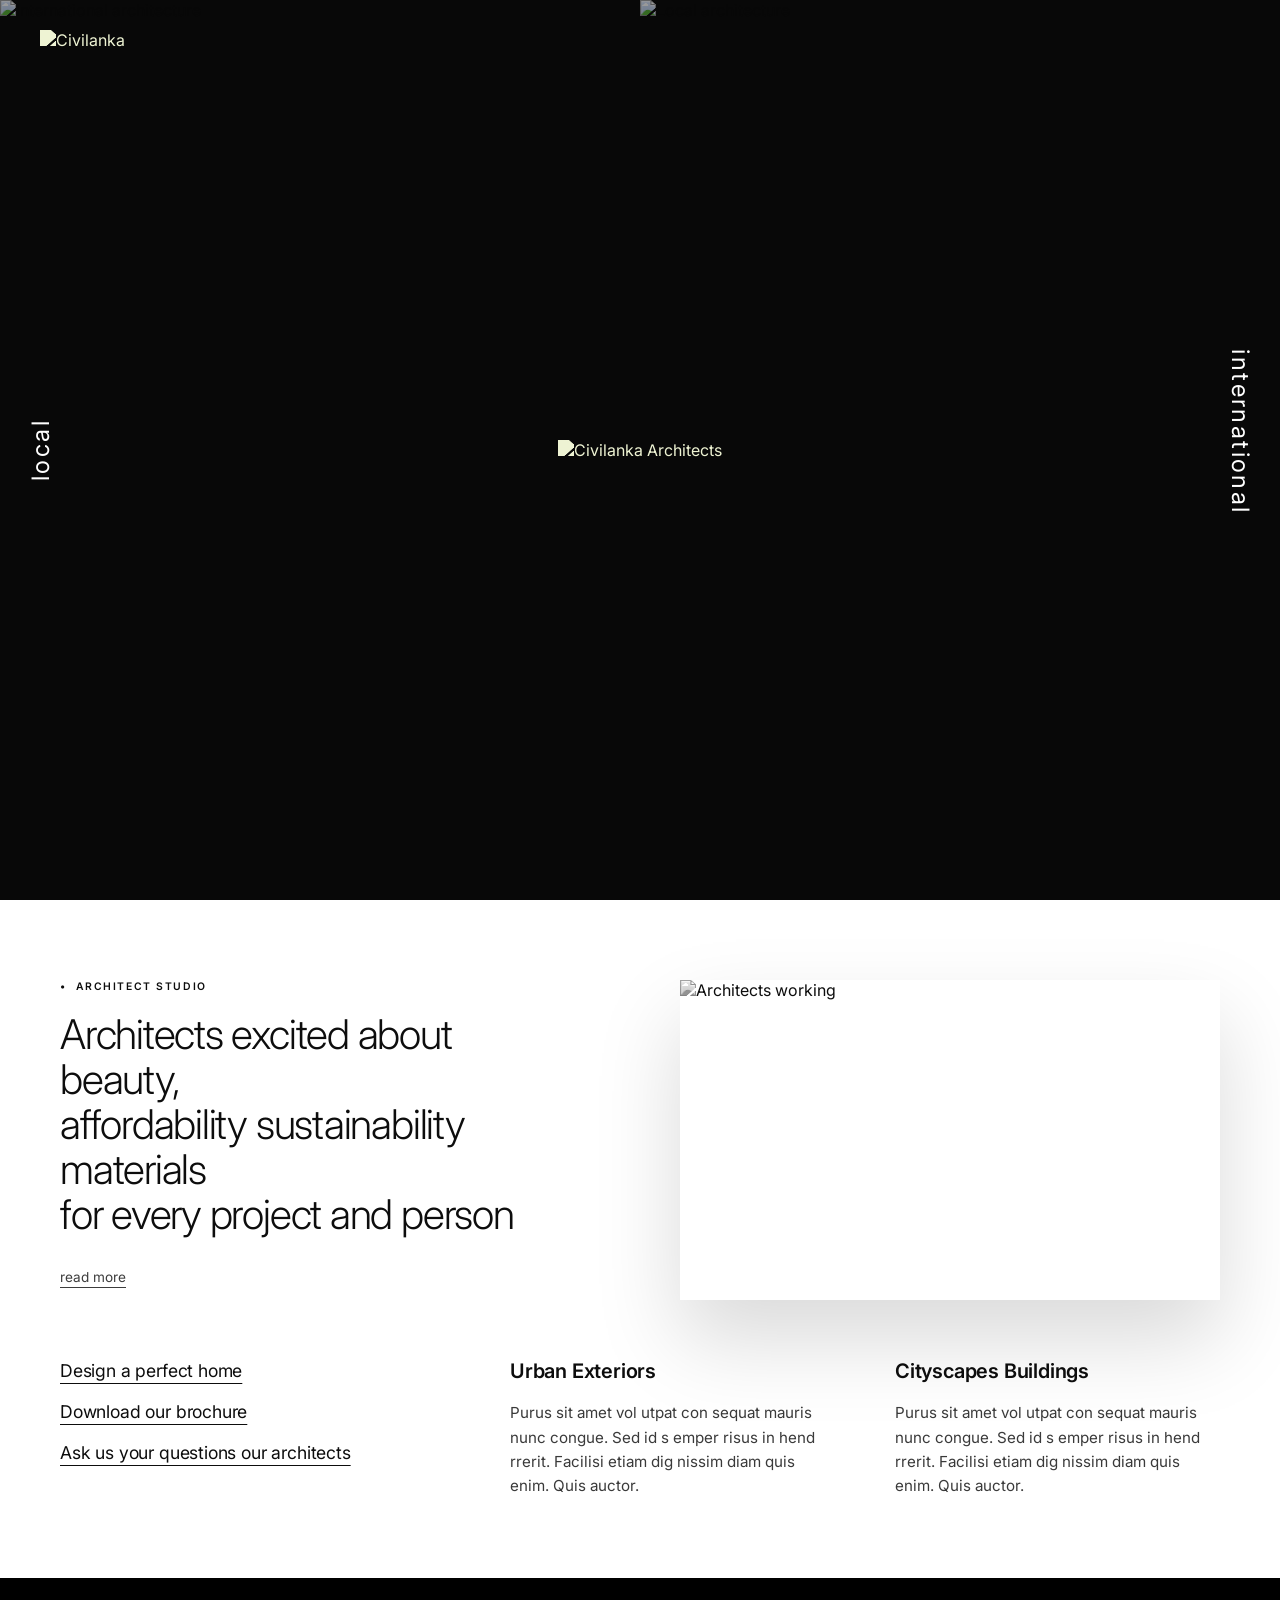
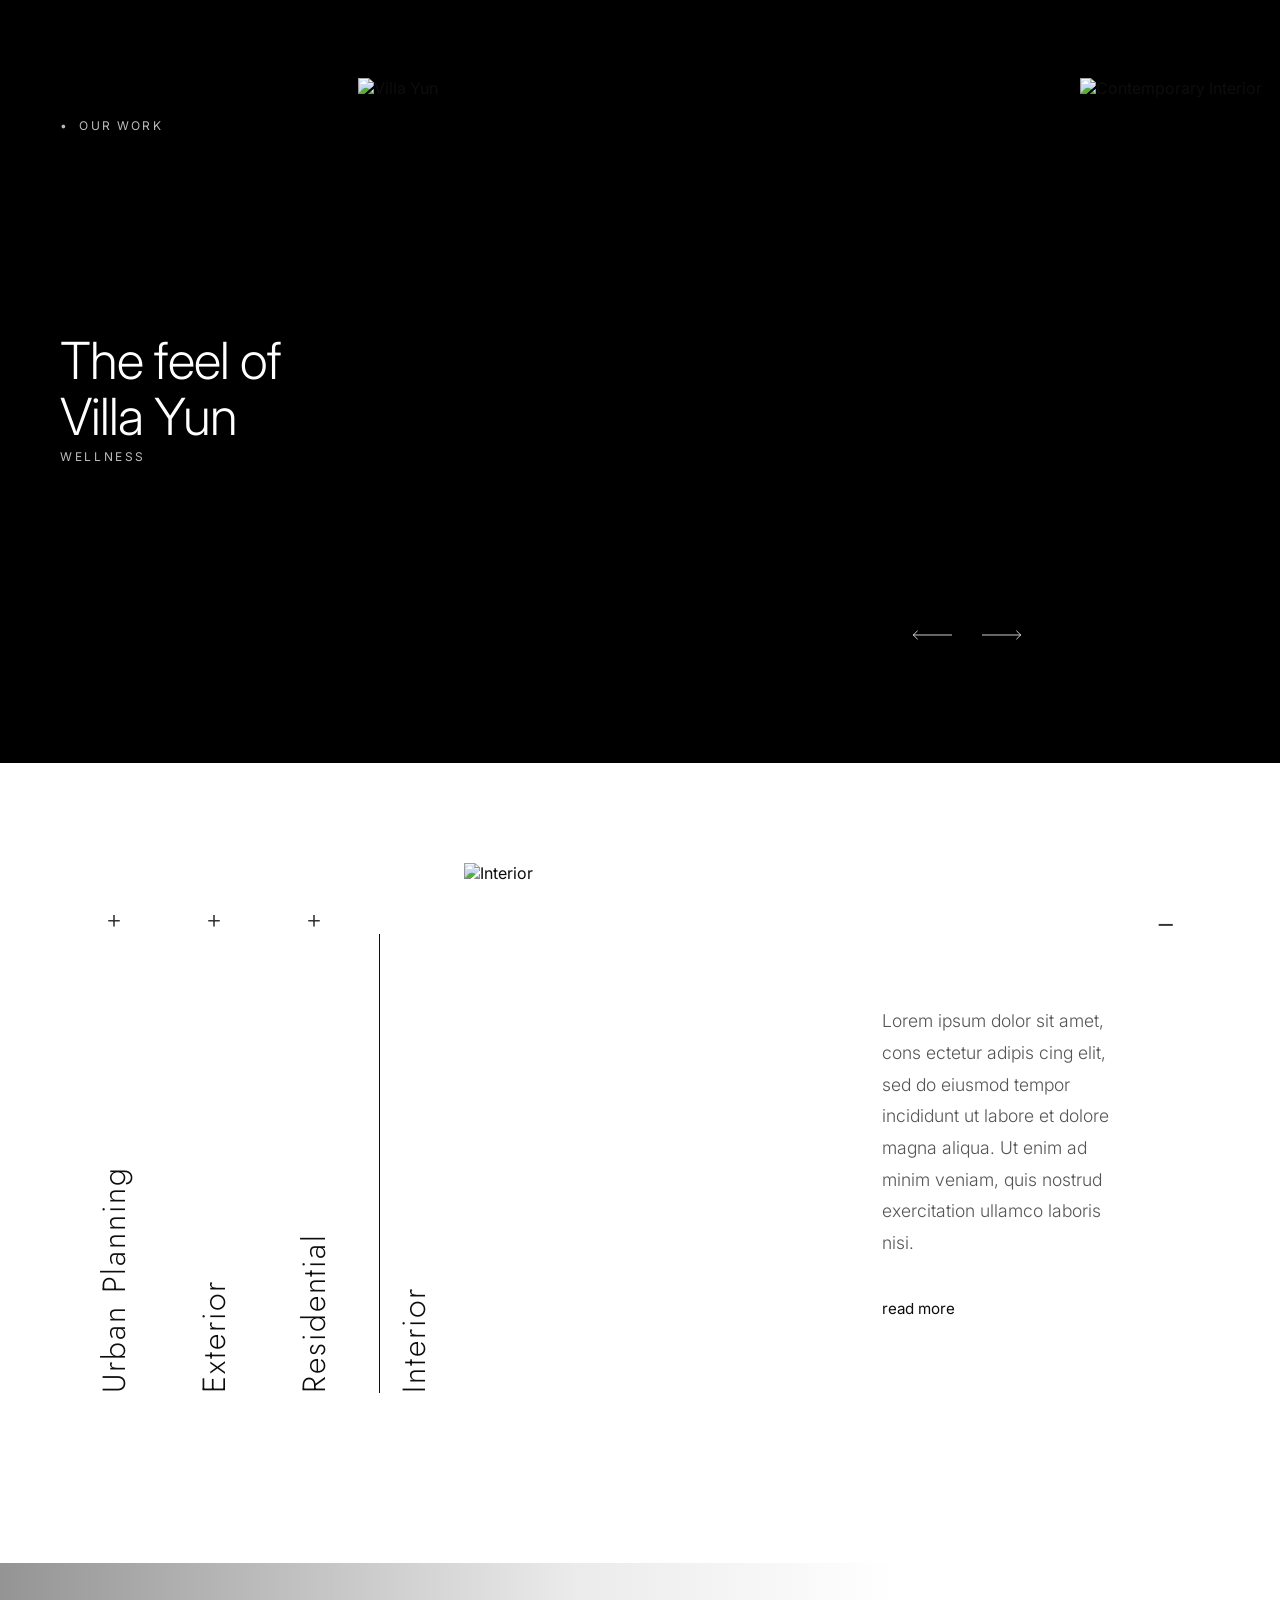
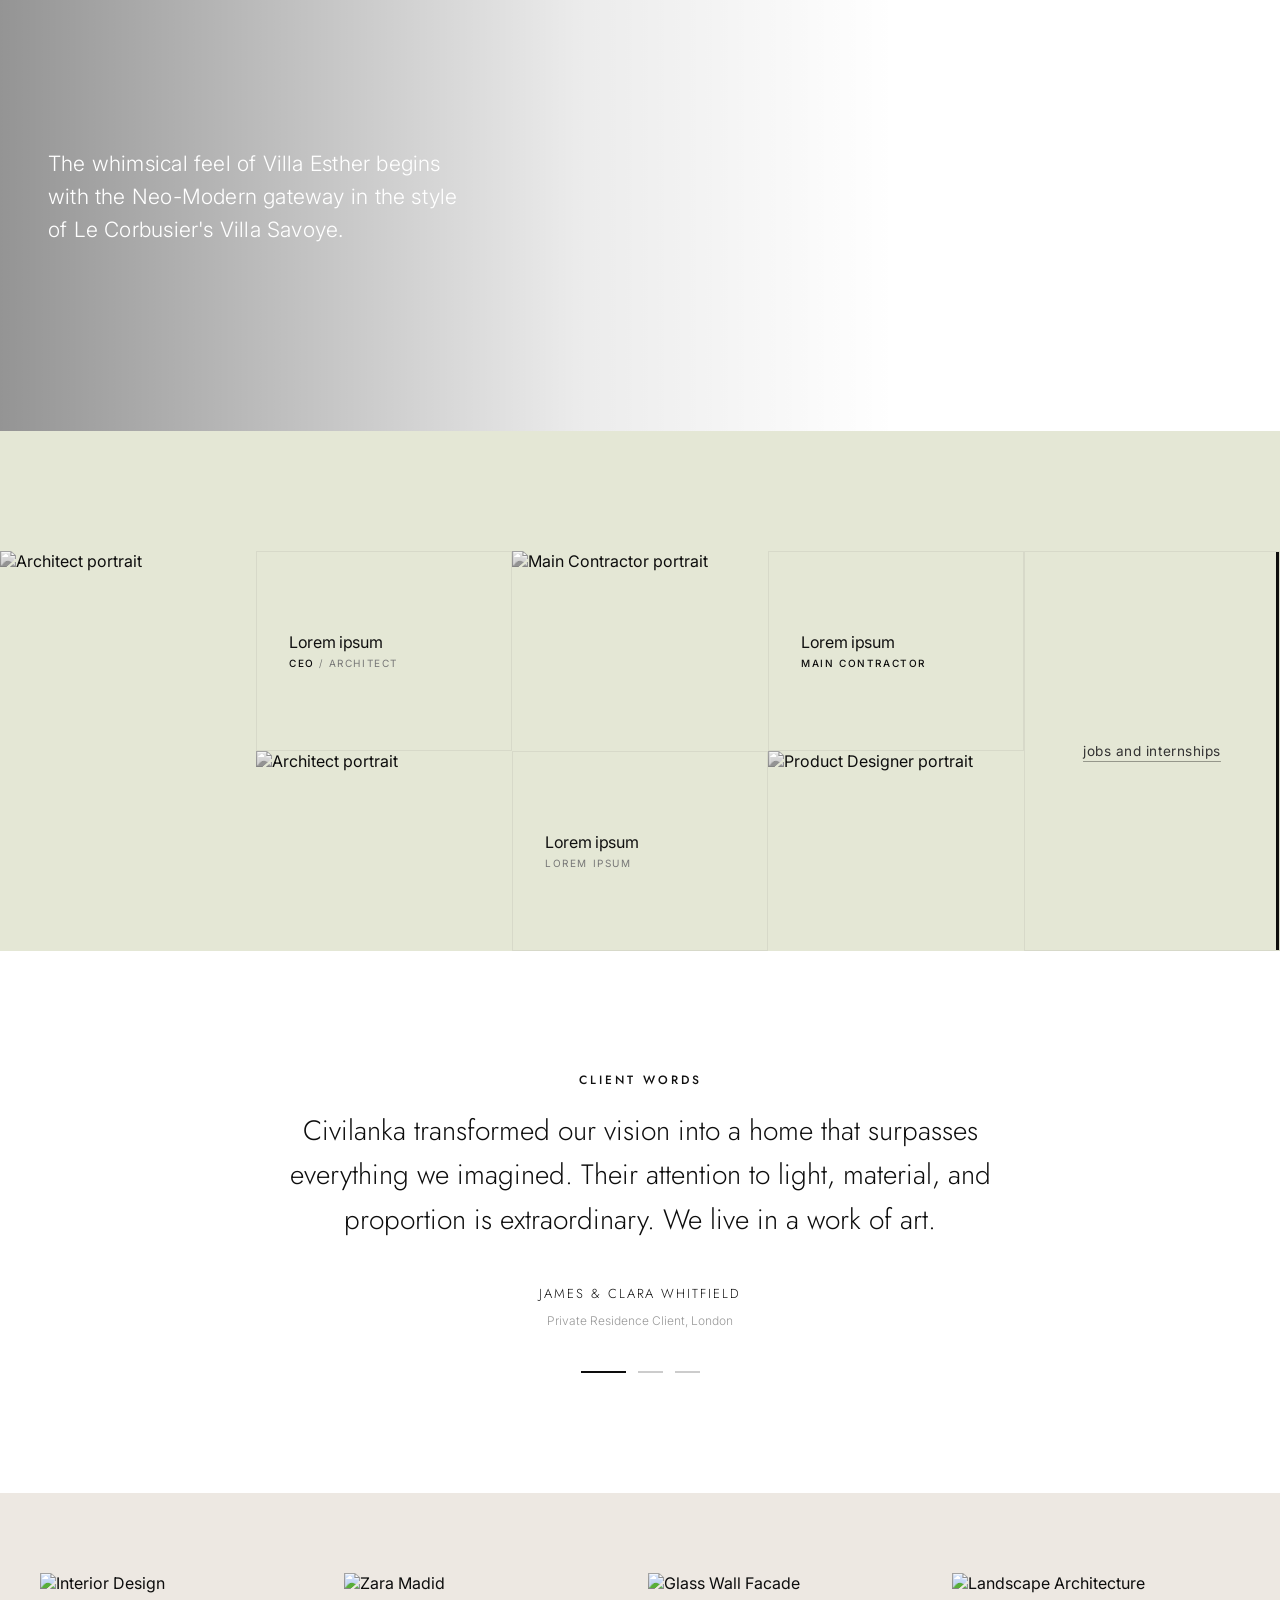
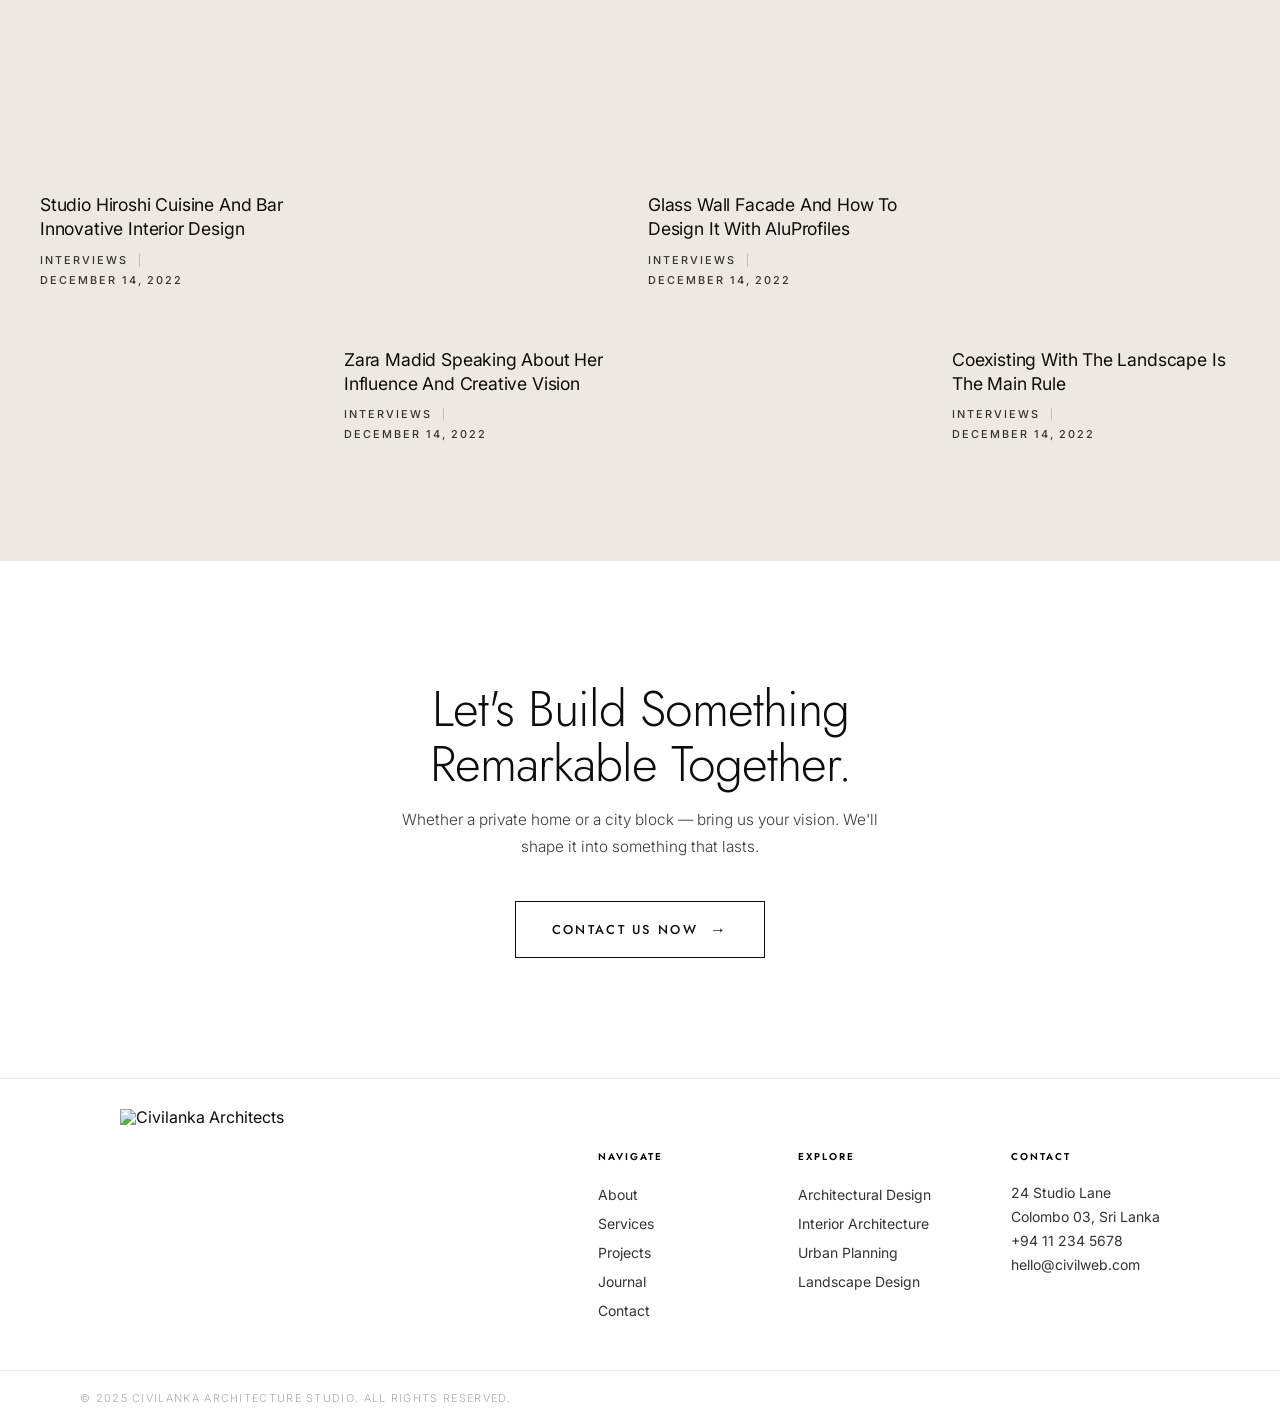
==== commit 3aa0bc59: "chagnes" ====
--- a/index.html
+++ b/index.html
@@ -483,48 +483,49 @@
      FOOTER
 ============================================================ -->
   <footer id="footer" role="contentinfo">
-    <div class="footer-inner">
-
-      <!-- Main footer body -->
-      <div class="footer-body">
-
-        <!-- Brand: large two-line heading -->
-        <div class="footer-brand">
-          <a href="index.html" aria-label="Civilanka Home" class="footer-brand-link">
-            <img src="Logos/trans.PNG" alt="Civilanka Architects" class="logo-img logo-img--footer" />
-          </a>
-        </div>
-
-        <!-- Columns: Social, Contact -->
-        <div class="footer-cols">
-
-          <div class="footer-col">
-            <h4 class="footer-col-label">Social</h4>
-            <ul>
-              <li><a href="#">Instagram</a></li>
-              <li><a href="#">Behance</a></li>
-              <li><a href="projects.html">Projects</a></li>
-              <li><a href="blog.html">Journal</a></li>
-              <li><a href="contact.html">Contact</a></li>
-            </ul>
-          </div>
-
-          <div class="footer-col">
-            <h4 class="footer-col-label">Contact</h4>
-            <address>
-              <a href="#">24 Studio Lane, Colombo</a><br />
-              <a href="tel:+94112345678">+94 11 234 5678</a><br />
-              <a href="mailto:hello@civilweb.com">hello@civilweb.com</a>
-            </address>
-          </div>
-
-        </div>
-      </div>
-
-      <!-- Bottom strip -->
-      <div class="footer-bottom">
-        <p>&copy; 2025 Civilanka Architecture Studio</p>
-      </div>
+    <div class="hs-footer-inner">
+      <div class="hs-footer-brand">
+        <a href="index.html" class="hs-footer-logo">
+          <img src="Logos/trans.PNG" alt="Civilanka Architects" class="logo-img logo-img--footer" />
+        </a>
+      </div>
+
+      <div class="hs-footer-cols">
+        <div class="hs-footer-col">
+          <span class="hs-footer-col-label">Navigate</span>
+          <ul>
+            <li><a href="about.html">About</a></li>
+            <li><a href="index.html#services">Services</a></li>
+            <li><a href="projects.html">Projects</a></li>
+            <li><a href="blog.html">Journal</a></li>
+            <li><a href="contact.html">Contact</a></li>
+          </ul>
+        </div>
+
+        <div class="hs-footer-col">
+          <span class="hs-footer-col-label">Explore</span>
+          <ul>
+            <li><a href="index.html#services">Architectural Design</a></li>
+            <li><a href="index.html#services">Interior Architecture</a></li>
+            <li><a href="index.html#services">Urban Planning</a></li>
+            <li><a href="index.html#services">Landscape Design</a></li>
+          </ul>
+        </div>
+
+        <div class="hs-footer-col">
+          <span class="hs-footer-col-label">Contact</span>
+          <address>
+            <span>24 Studio Lane</span>
+            <span>Colombo 03, Sri Lanka</span>
+            <a href="tel:+94112345678">+94 11 234 5678</a>
+            <a href="mailto:hello@civilweb.com">hello@civilweb.com</a>
+          </address>
+        </div>
+      </div>
+    </div>
+
+    <div class="hs-footer-bottom">
+      <p>&copy; 2025 Civilanka Architecture Studio. All rights reserved.</p>
     </div>
   </footer>
 
--- a/assets/css/style.css
+++ b/assets/css/style.css
@@ -1090,8 +1090,8 @@
 .acc-title::after {
   content: '';
   position: absolute;
-  top: 15%;
-  /* Center it slightly against the text */
+  top: 30px;
+  /* Aligns with the start of text (matches padding-top of acc-title) */
   right: -12px;
   /* Position it parallel to the vertical text */
   width: 1px;
@@ -1101,13 +1101,13 @@
 }
 
 .acc-header:hover .acc-title::after {
-  height: 70%;
-  /* Grows to cover most of the text length */
+  height: calc(100% - 30px);
+  /* Extends up to the icon (100% minus the 30px starting offset) */
 }
 
 /* If active, keep the line visible */
 .acc-item.active .acc-title::after {
-  height: 70%;
+  height: calc(100% - 30px);
 }
 
 .acc-content {
@@ -1512,7 +1512,8 @@
 }
 
 body.home-page #team {
-  padding: 0;
+  padding-top: 120px;
+  padding-bottom: 0;
 }
 
 body.home-page .team-grid {
@@ -1803,145 +1804,128 @@
   border-top: 1px solid #ebebeb;
 }
 
-.footer-inner {
-  max-width: 1400px;
+.hs-footer-inner {
+  max-width: 1200px;
   margin: 0 auto;
-  padding: 0 60px;
-}
-
-/* Main body: brand left, columns right */
-.footer-body {
+  padding: 70px 80px 50px;
   display: flex;
   align-items: flex-start;
   justify-content: space-between;
-  padding: 80px 0 60px;
-  gap: 60px;
-}
-
-/* Brand: two-line large heading */
-.footer-brand {
-  flex: 0 0 auto;
-}
-
-.footer-brand-link {
+  gap: 80px;
+}
+
+.hs-footer-logo {
   display: flex;
   flex-direction: column;
   text-decoration: none;
   line-height: 1.1;
-}
-
-.footer-brand-bold {
-  font-family: var(--font-h);
-  font-size: clamp(2.4rem, 4vw, 3.2rem);
-  font-weight: 700;
-  color: var(--black);
-  letter-spacing: -0.01em;
-}
-
-.footer-brand-light {
-  font-family: var(--font-h);
-  font-size: clamp(2.4rem, 4vw, 3.2rem);
-  font-weight: 300;
-  color: var(--black);
-  letter-spacing: -0.01em;
-}
-
-/* Three columns */
-.footer-cols {
+  margin-top: -40px;
+  /* Align top of logo with top of column labels */
+}
+
+.hs-footer-cols {
   display: flex;
   gap: 80px;
   align-items: flex-start;
 }
 
-.footer-col {
-  min-width: 130px;
-}
-
-.footer-col-label {
+.hs-footer-col {
+  min-width: 120px;
+}
+
+.hs-footer-col-label {
+  display: block;
   font-family: var(--font-h);
-  font-size: 0.65rem;
+  font-size: 0.62rem;
   font-weight: 600;
   letter-spacing: 0.2em;
   text-transform: uppercase;
-  color: #000000;
-  margin-bottom: 24px;
-}
-
-.footer-col ul {
+  color: #000;
+  margin-bottom: 20px;
+}
+
+.hs-footer-col ul {
   list-style: none;
   padding: 0;
   margin: 0;
   display: flex;
   flex-direction: column;
-  gap: 10px;
-}
-
-.footer-col ul li a {
+  gap: 9px;
+}
+
+.hs-footer-col ul li a {
   font-family: var(--font-b);
-  font-size: 0.92rem;
-  color: #000000;
+  font-size: 0.875rem;
+  color: #333;
   text-decoration: none;
   transition: opacity 0.25s;
 }
 
-.footer-col ul li a:hover {
-  opacity: 0.7;
-}
-
-.footer-col address {
+.hs-footer-col ul li a:hover {
+  opacity: 0.6;
+}
+
+.hs-footer-col address {
   font-style: normal;
   display: flex;
   flex-direction: column;
-  gap: 6px;
-}
-
-.footer-col address a {
+  gap: 7px;
+}
+
+.hs-footer-col address span,
+.hs-footer-col address a {
   font-family: var(--font-b);
-  font-size: 0.92rem;
-  color: #000000;
+  font-size: 0.875rem;
+  color: #333;
   text-decoration: none;
   transition: opacity 0.25s;
 }
 
-.footer-col address a:hover {
-  opacity: 0.7;
-}
-
-/* Bottom copyright strip */
-.footer-bottom {
+.hs-footer-col address a:hover {
+  opacity: 0.6;
+}
+
+.hs-footer-bottom {
   border-top: 1px solid #ebebeb;
-  padding: 22px 0;
-}
-
-.footer-bottom p {
+  padding: 18px 80px;
+}
+
+.hs-footer-bottom p {
   font-family: var(--font-b);
-  font-size: 0.72rem;
+  font-size: 0.68rem;
   letter-spacing: 0.12em;
   text-transform: uppercase;
-  color: #999999;
-}
-
-/* Responsive */
-@media (max-width: 900px) {
-  .footer-inner {
-    padding: 0 30px;
-  }
-
-  .footer-body {
+  color: #aaa;
+  max-width: 1200px;
+  margin: 0 auto;
+}
+
+/* Responsive Footer */
+@media (max-width: 1024px) {
+  .hs-footer-inner {
     flex-direction: column;
+    padding: 60px 50px 40px;
+    gap: 50px;
+  }
+
+  .hs-footer-bottom {
+    padding: 18px 50px;
+  }
+}
+
+@media (max-width: 768px) {
+  .hs-footer-inner {
+    padding: 40px 30px;
     gap: 40px;
-    padding: 60px 0 40px;
-  }
-
-  .footer-cols {
-    gap: 40px;
-  }
-}
-
-@media (max-width: 600px) {
-  .footer-cols {
+  }
+
+  .hs-footer-cols {
     flex-direction: column;
     gap: 32px;
+  }
+
+  .hs-footer-bottom {
+    padding: 18px 30px;
   }
 }
 
@@ -3821,7 +3805,8 @@
 
   /* Team — compact checkerboard grid */
   body.home-page #team {
-    padding: 0;
+    padding-top: 120px;
+    padding-bottom: 0;
   }
 
   body.home-page .team-grid {
@@ -4053,6 +4038,7 @@
 }
 
 @media (orientation: portrait) and (max-width: 480px) {
+
   body.home-page .container,
   body.home-page #ref-journal .container,
   body.home-page .footer-inner {
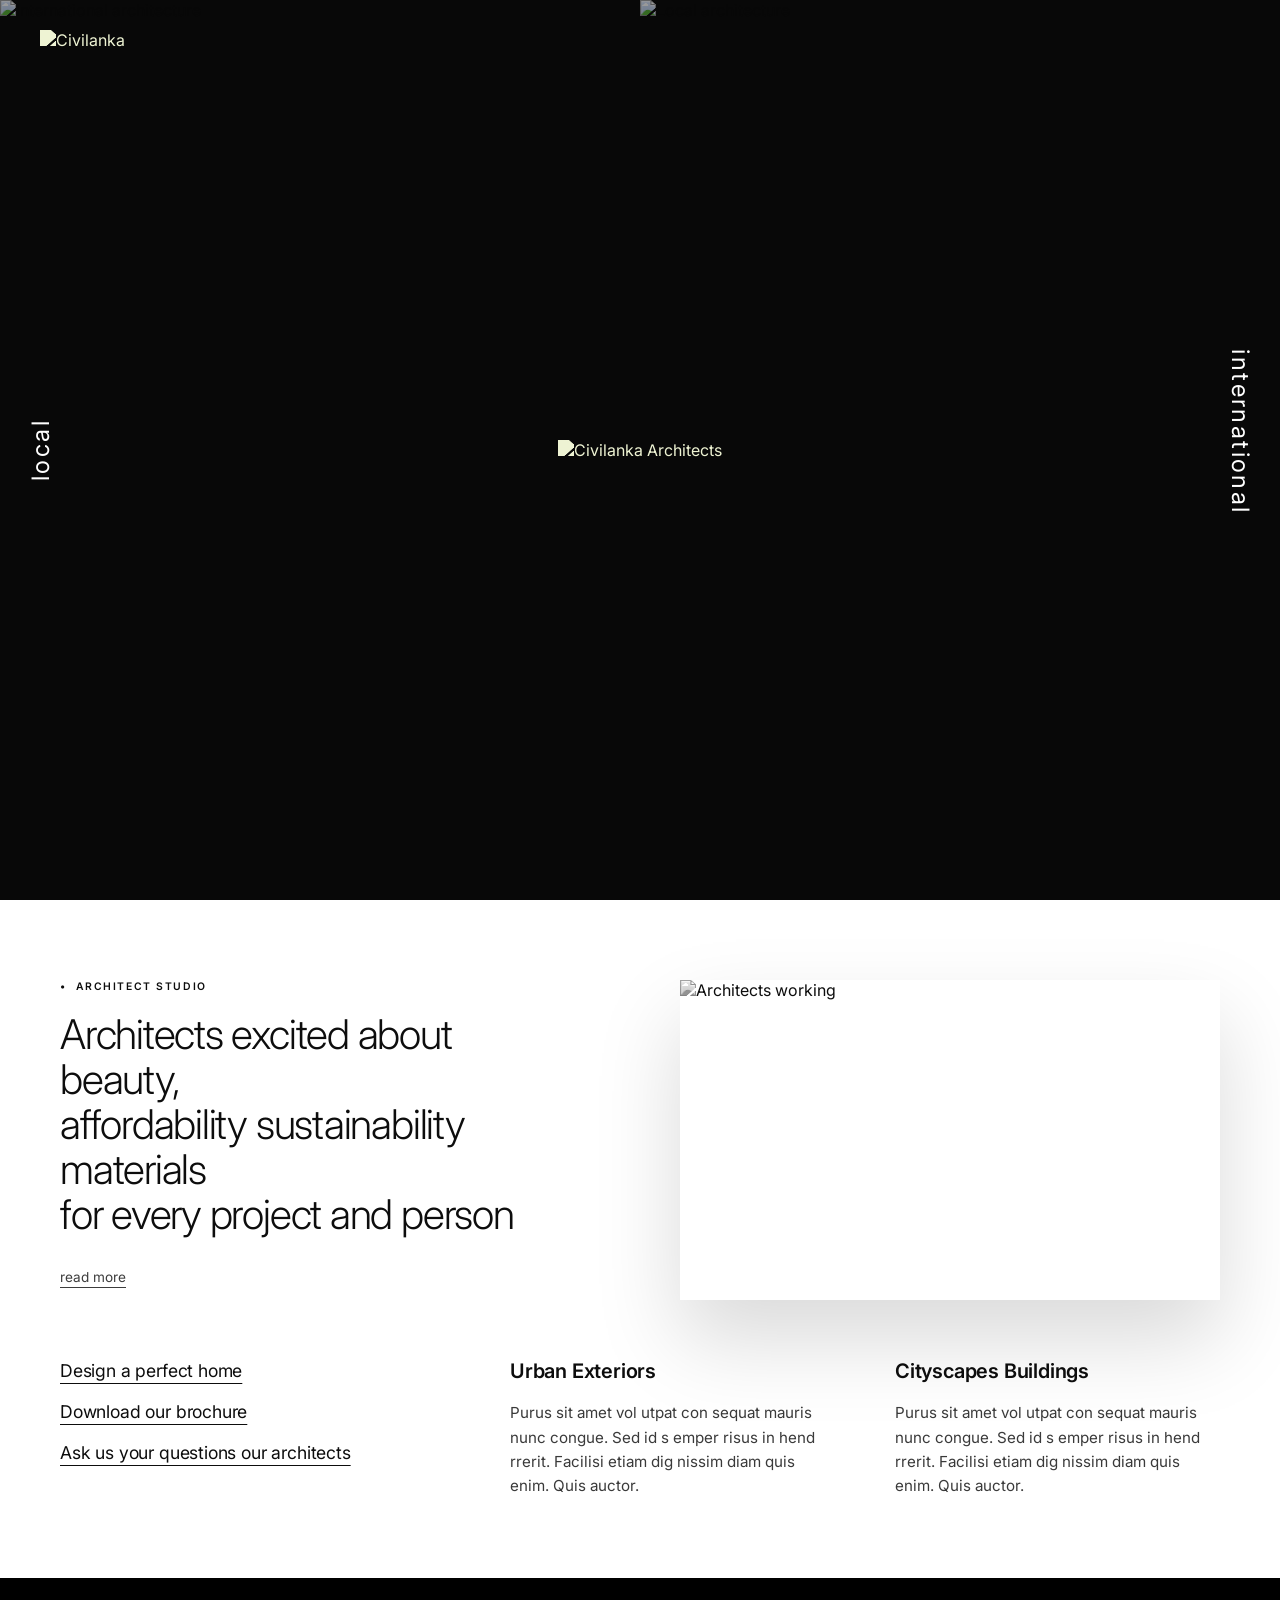
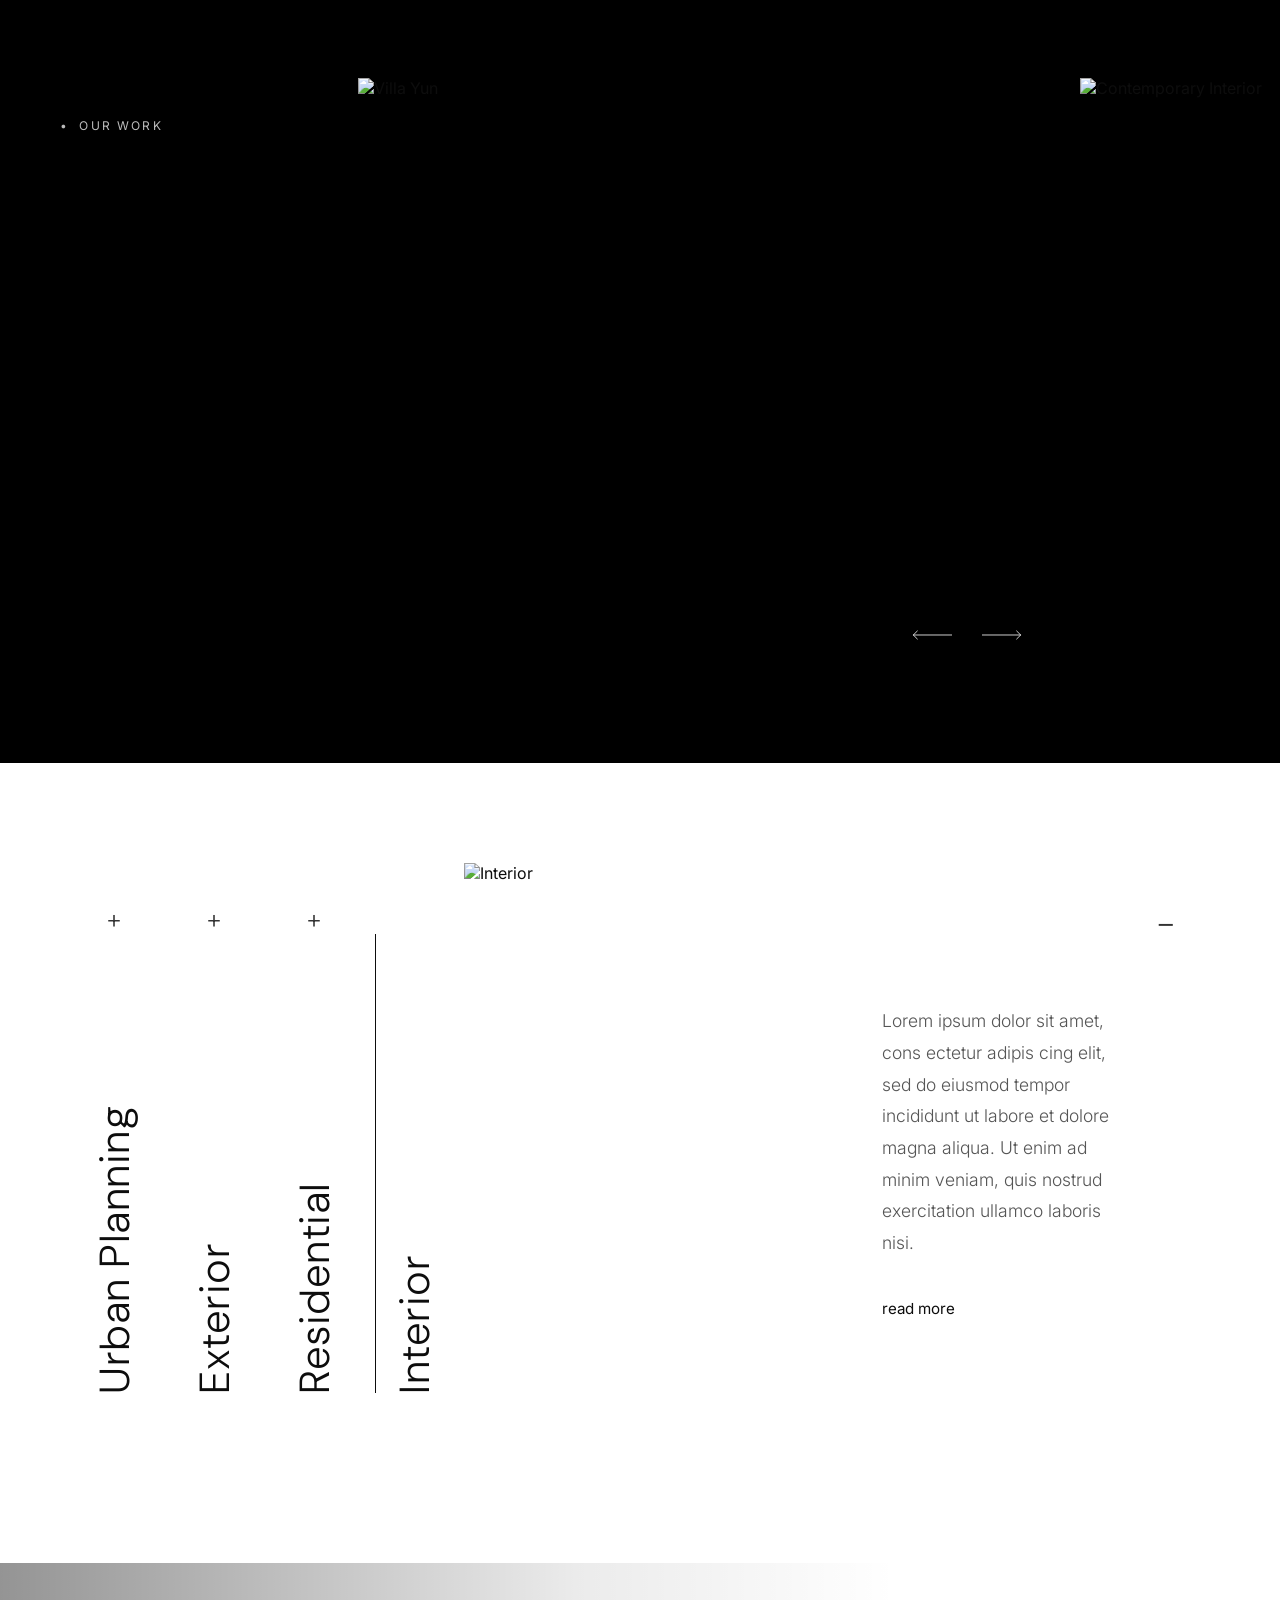
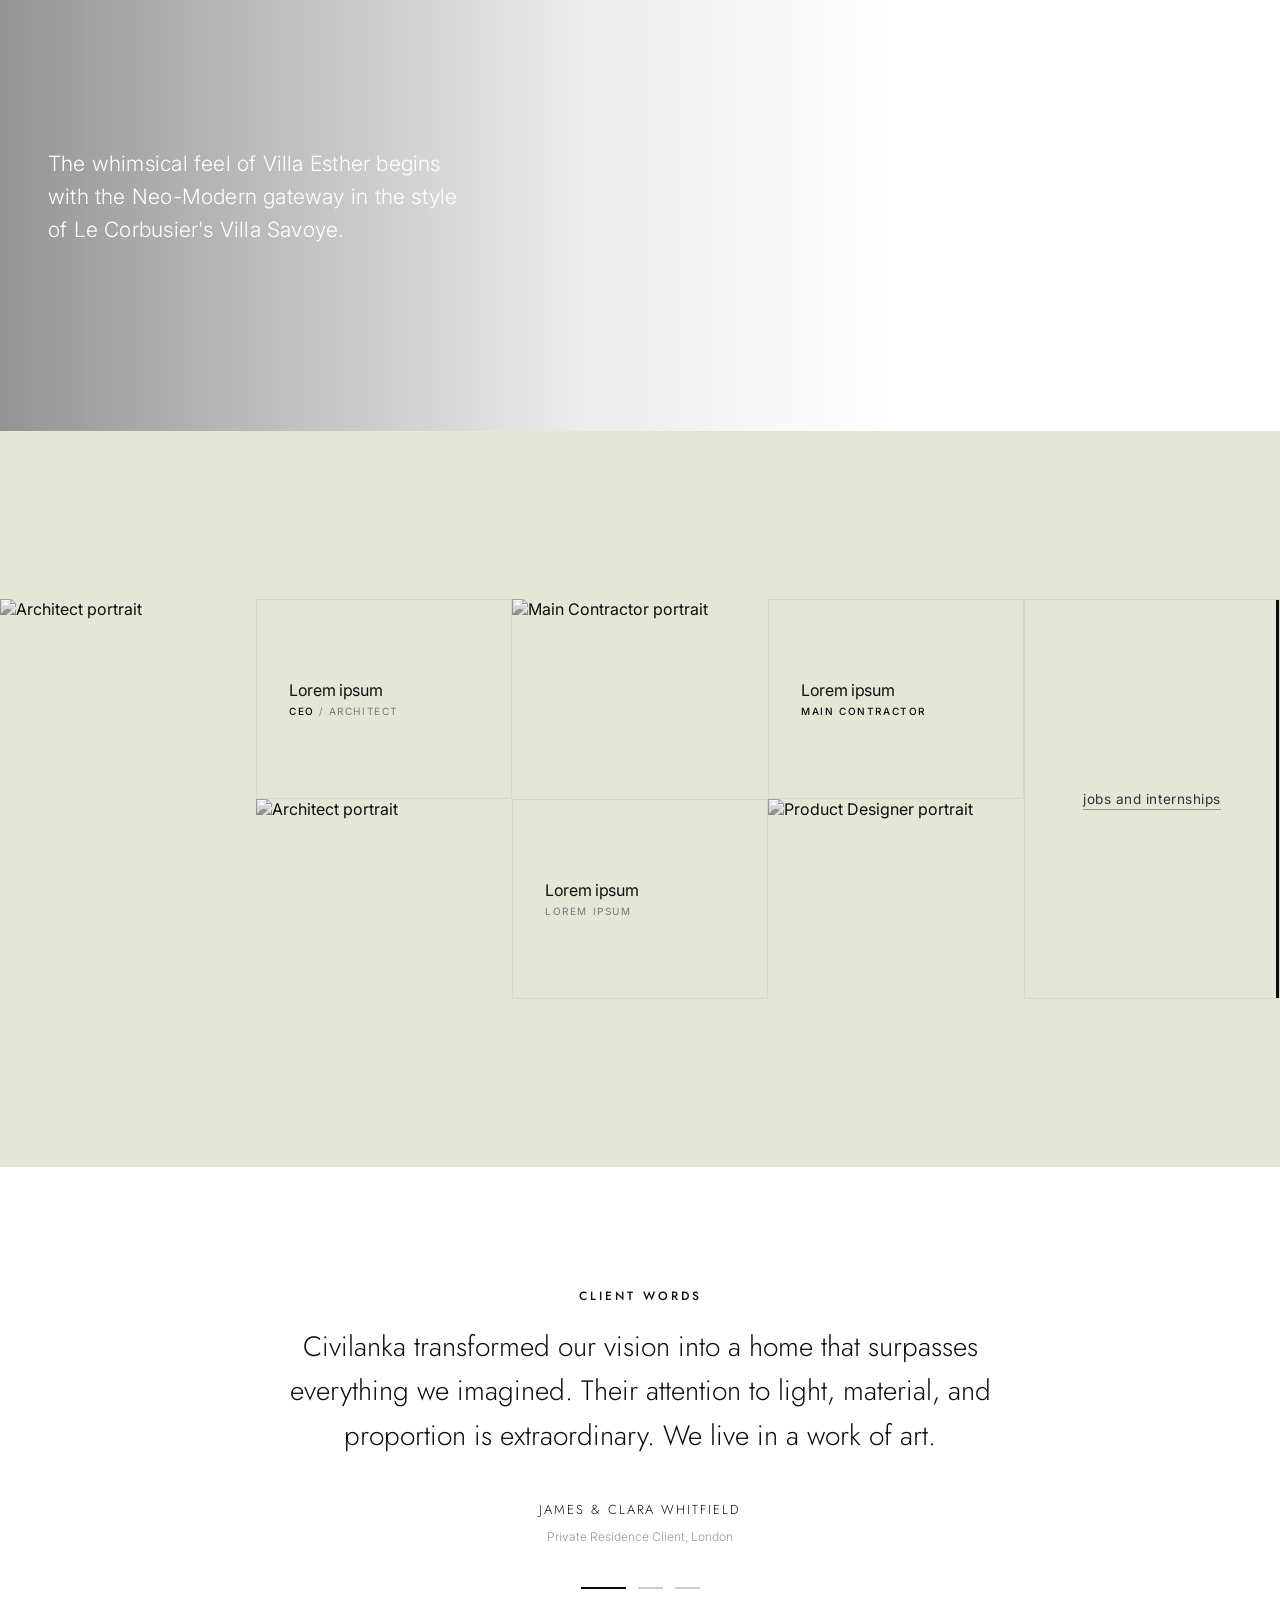
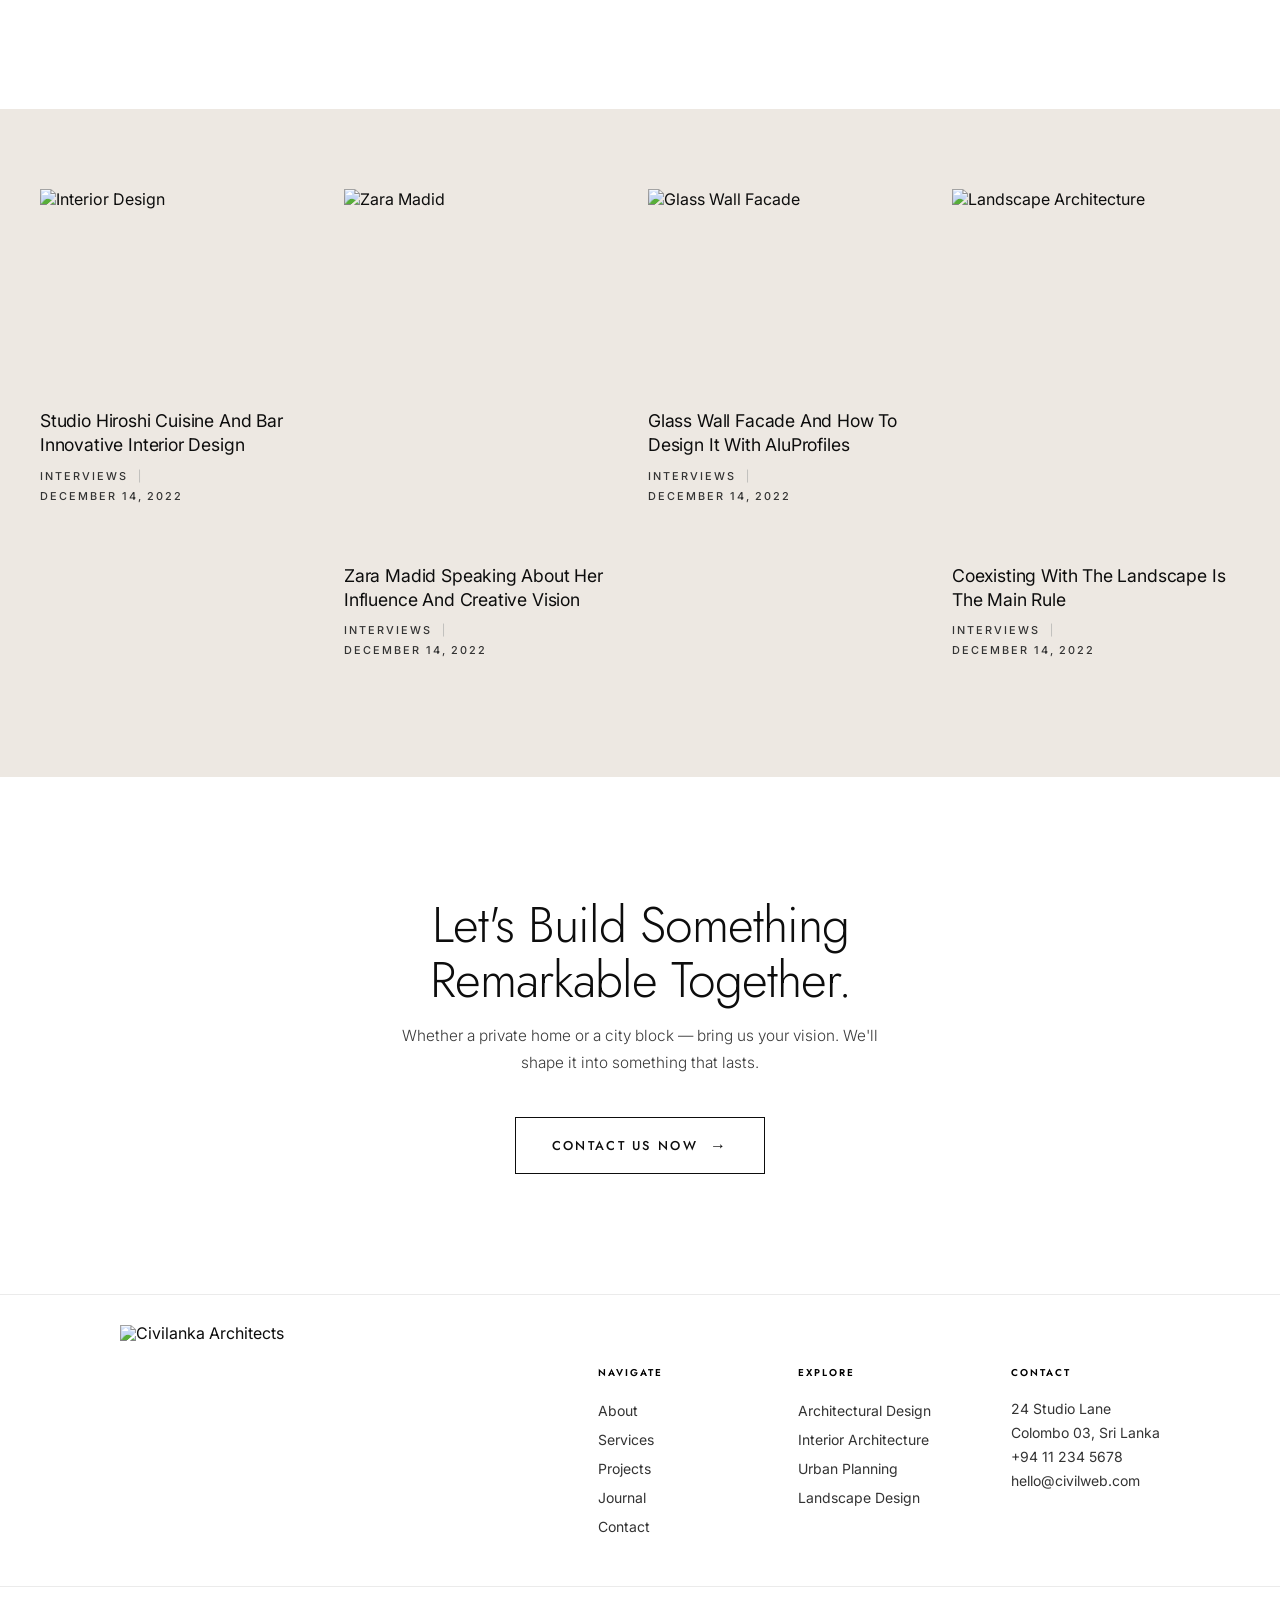
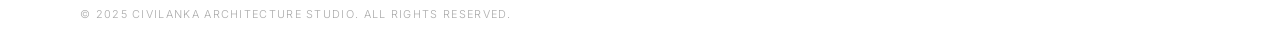
==== commit 0562c583: "home size changes" ====
--- a/index.html
+++ b/index.html
@@ -12,7 +12,7 @@
   <link rel="preconnect" href="https://fonts.googleapis.com" />
   <link rel="preconnect" href="https://fonts.gstatic.com" crossorigin />
   <link
-    href="https://fonts.googleapis.com/css2?family=Jost:wght@300;400;500;600;700&family=Inter:wght@300;400;500&display=swap"
+    href="https://fonts.googleapis.com/css2?family=Jost:wght@300;400;500;600;700&family=Inter:wght@300;400;500&family=DM+Sans:wght@300;400;500;600;700&display=swap"
     rel="stylesheet" />
 
   <!-- Swiper CSS -->
@@ -65,7 +65,7 @@
     <a href="shop.html">shop</a>
     <a href="contact.html">contact</a>
   </nav>
-  
+
   <!-- ============================================================
      HERO TOP BAR (logo left)
   ============================================================ -->
--- a/assets/css/style.css
+++ b/assets/css/style.css
@@ -1,7 +1,7 @@
 /* ===========================
    DESIGN TOKENS
 =========================== */
-@import url('https://fonts.googleapis.com/css2?family=Jost:wght@300;400;500;600;700&family=Inter:wght@300;400;500&display=swap');
+@import url('https://fonts.googleapis.com/css2?family=Jost:wght@300;400;500;600;700&family=Inter:wght@300;400;500&family=Nunito+Sans:wght@300;400;600;700&family=DM+Sans:wght@300;400;500;600;700&display=swap');
 
 :root {
   --white: #FFFFFF;
@@ -14,7 +14,7 @@
   --font-h: 'Jost', sans-serif;
   --font-b: 'Inter', sans-serif;
   --ease: cubic-bezier(0.25, 0.46, 0.45, 0.94);
-  --header-height: 70px;
+  --header-height: 65px;
   --header-height-mobile: 52px;
   --home-hero-height: clamp(400px, 52vh, 560px);
 }
@@ -383,12 +383,12 @@
 }
 
 .sticky-nav li a {
-  font-family: var(--font-h);
-  font-size: 1.1rem;
+  font-family: 'Nunito Sans', sans-serif;
+  font-size: 18px;
   font-weight: 400;
   letter-spacing: 0.03em;
   color: rgba(0, 0, 0, 0.55);
-  padding: 0 24px 0 32px;
+  padding: 0 26px;
   transition: color 0.25s var(--ease);
   text-transform: lowercase;
   white-space: nowrap;
@@ -401,7 +401,7 @@
 .sticky-nav li a::before {
   content: '';
   position: absolute;
-  left: 8px;
+  left: 0;
   top: 50%;
   height: 16px;
   width: 1px;
@@ -1072,9 +1072,8 @@
   writing-mode: vertical-rl;
   text-orientation: mixed;
   transform: rotate(180deg);
-  font-family: var(--font-h);
-  font-size: clamp(1.5rem, 2.5vw, 2.5rem);
-  /* ~24px–40px */
+  font-family: 'DM Sans', sans-serif;
+  font-size: 42px;
   font-weight: 300;
   letter-spacing: 0.06em;
   color: var(--black);
@@ -1512,8 +1511,8 @@
 }
 
 body.home-page #team {
-  padding-top: 120px;
-  padding-bottom: 0;
+  padding-top: 168px;
+  padding-bottom: 168px;
 }
 
 body.home-page .team-grid {
@@ -2931,13 +2930,211 @@
 }
 
 /* ===================================================
-   COMPREHENSIVE MOBILE RESPONSIVENESS OVERRIDES
-   Applied on top of existing breakpoints to ensure
-   a fully responsive experience across all pages.
+   COMPREHENSIVE MOBILE RESPONSIVENESS
+   Hiroshi reference patterns — all pages
+   Breakpoints: 1024 / 900 / 768 / 600 / 480px
 =================================================== */
 
-/* ── STICKY HEADER — hide nav, show hamburger on mobile ─── */
+/* ── GLOBAL OVERFLOW LOCK ─── */
+@media (max-width: 1024px) {
+  body {
+    overflow-x: hidden;
+  }
+  img {1`1
+    max-width: 100%;
+  }
+}
+
+/* ── TABLET (≤ 1024px) ─── */
+@media (max-width: 1024px) {
+  .container {
+    padding: 0 40px;
+  }
+
+  /* Sticky header tablet adjustments */
+  #sticky-header {
+    padding: 0 32px;
+  }
+
+  /* Footer */
+  .hs-footer-inner {
+    flex-direction: column;
+    padding: 60px 50px 40px;
+    gap: 50px;
+  }
+
+  .hs-footer-bottom {
+    padding: 18px 50px;
+  }
+
+  /* About page tablet */
+  .hs-intro-inner {
+    grid-template-columns: 1fr;
+    padding: 0 50px;
+    gap: 40px;
+  }
+
+  .hs-approach-inner {
+    padding: 0 50px;
+    grid-template-columns: repeat(2, 1fr);
+    gap: 32px;
+  }
+
+  .hs-team-grid {
+    padding: 0 50px;
+    grid-template-columns: 1fr;
+  }
+
+  .hs-stats-inner {
+    padding: 0 50px;
+  }
+
+  .hs-cta-inner {
+    flex-direction: column;
+    text-align: center;
+    padding: 0 50px;
+  }
+
+  .hs-founders-inner {
+    grid-template-columns: 1fr;
+    padding: 0 50px;
+    gap: 40px;
+  }
+}
+
+/* ── LARGE MOBILE + TABLET (≤ 900px) ─── */
+@media (max-width: 900px) {
+  /* About section — stack image above text */
+  #about {
+    padding: 60px 0;
+    background-size: 80%;
+  }
+
+  .new-about-top {
+    display: flex;
+    flex-direction: column;
+    gap: 36px;
+    margin-bottom: 36px;
+  }
+
+  .new-about-text {
+    padding-right: 0;
+  }
+
+  .about-slideshow {
+    order: -1;
+    flex: none;
+    width: 100%;
+    height: 260px;
+  }
+
+  .new-about-bottom {
+    flex-direction: column;
+    gap: 32px;
+  }
+
+  .new-about-links {
+    flex: none;
+  }
+
+  /* Projects slider */
+  .our-work-container {
+    flex-direction: column;
+    height: auto;
+    min-height: unset;
+    max-height: unset;
+  }
+
+  .our-work-left {
+    flex: none;
+    padding: 0 40px;
+    margin-bottom: 32px;
+  }
+
+  .our-work-label {
+    margin-top: 0;
+    margin-bottom: 20px;
+    display: block;
+  }
+
+  .our-work-slide {
+    width: 90%;
+  }
+
+  /* Quote banner */
+  #quote-banner {
+    height: clamp(360px, 48vh, 480px);
+    min-height: 360px;
+    max-height: 480px;
+  }
+
+  .quote-banner-content.container {
+    padding: 0 28px;
+  }
+
+  .quote-banner-content h2 {
+    max-width: 320px;
+    font-size: 1.0625rem;
+  }
+
+  /* Team grid — 2 columns */
+  .team-grid {
+    grid-template-columns: repeat(2, 1fr);
+    grid-template-rows: auto;
+  }
+
+  body.home-page .team-grid {
+    grid-template-columns: repeat(2, 1fr);
+    grid-template-rows: auto;
+  }
+
+  .team-cell.team-jobs {
+    grid-column: 1 / -1;
+    grid-row: auto;
+    aspect-ratio: unset;
+    min-height: 120px;
+  }
+
+  body.home-page .team-cell.team-jobs {
+    grid-column: 1 / -1;
+    min-height: 100px;
+    height: auto;
+  }
+
+  .team-cell.team-empty {
+    display: none;
+  }
+
+  body.home-page .team-cell.team-empty {
+    display: none;
+  }
+
+  .team-cell.team-info {
+    aspect-ratio: unset;
+    min-height: 160px;
+    padding: 24px 20px;
+  }
+
+  body.home-page .team-cell.team-photo,
+  body.home-page .team-cell.team-info {
+    height: auto;
+    min-height: 140px;
+    aspect-ratio: unset;
+  }
+
+  /* Section padding */
+  .section-pad {
+    padding: 80px 0;
+  }
+
+  .container {
+    padding: 0 30px;
+  }
+}
+
+/* ── MOBILE (≤ 768px) ─── */
 @media (max-width: 768px) {
+  /* Sticky header — hamburger only */
   #sticky-header {
     padding: 0 20px;
     height: var(--header-height-mobile);
@@ -2945,11 +3142,10 @@
 
   .sticky-nav {
     display: none !important;
-    /* Hide desktop nav — use mobile overlay */
-  }
-
+  }
 
   #sticky-header .hamburger-btn {
+    display: flex;
     margin-left: auto;
   }
 
@@ -2961,32 +3157,22 @@
     padding-top: calc(var(--header-height-mobile) + 40px);
   }
 
-  /* Hide circle and right actions on mobile */
   .sticky-circle {
     display: none !important;
   }
 
-  .header-right-actions .sticky-circle {
-    display: none !important;
-  }
-}
-
-/* ── HERO SPLIT SCREEN ─── */
-@media (max-width: 768px) {
+  /* Hero split — stack vertically */
   #hero.split-view {
     flex-direction: column;
     min-height: 100svh;
   }
 
-  /* Show local at top, international at bottom of each stacked panel */
   .vert-text {
-    display: inline-block;
     font-size: 0.85rem;
     letter-spacing: 0.2em;
     text-transform: uppercase;
   }
 
-  /* LOCAL — top-centre of the left (top) panel */
   .vert-left {
     left: 50%;
     top: 18px !important;
@@ -2995,7 +3181,6 @@
     transform-origin: center center !important;
   }
 
-  /* INTERNATIONAL — bottom-centre of the right (bottom) panel */
   .vert-right {
     right: auto !important;
     left: 50%;
@@ -3006,81 +3191,19 @@
   }
 
   .center-logo-img {
-    max-width: 180px;
-  }
-
-  .hero-custom-pagination {
-    bottom: 20px;
-    left: 20px;
-  }
-}
-
-/* ── ABOUT SECTION ─── */
-@media (max-width: 900px) {
-  #about {
-    padding: 60px 0;
-    background-size: 80%;
-  }
-
-  .new-about-top {
-    flex-direction: column;
-    gap: 36px;
-    margin-bottom: 36px;
-  }
-
-  .new-about-text {
-    padding-right: 0;
-  }
-
-  .about-slideshow {
-    flex: none;
-    width: 100%;
-    height: 240px;
-  }
-
-  .new-about-bottom {
-    flex-direction: column;
-    gap: 32px;
-  }
-
-  .new-about-links {
-    flex: none;
-  }
-}
-
-@media (max-width: 480px) {
-  .about-slideshow {
-    height: 200px;
-  }
-
-  .new-about-heading {
-    font-size: 1.4rem;
-  }
-}
-
-/* ── OUR WORK SLIDER (PROJECTS SECTION) ─── */
-@media (max-width: 768px) {
+    max-width: 160px;
+  }
+
+  /* Projects — compact */
   #projects {
     padding: 60px 0;
   }
 
-  .our-work-container {
-    flex-direction: column;
-    height: auto;
-    min-height: unset;
-    max-height: unset;
-  }
-
   .our-work-left {
-    flex: none;
     padding: 0 24px;
     margin-bottom: 24px;
   }
 
-  .our-work-label {
-    margin-top: 0;
-  }
-
   .our-work-right {
     min-height: 260px;
   }
@@ -3090,21 +3213,18 @@
   }
 
   .our-work-slide {
-    width: 80%;
+    width: 82%;
   }
 
   .our-work-nav {
     padding-right: 5%;
   }
-}
-
-/* ── ACCORDION (SERVICES) ─── */
-@media (max-width: 768px) {
+
+  /* Services accordion — vertical stacked */
   .accordion-section {
     padding: 60px 0;
   }
 
-  /* Convert horizontal accordion to vertical stacked layout */
   .acc-container {
     flex-direction: column;
     height: auto;
@@ -3128,7 +3248,7 @@
     flex-direction: row;
     justify-content: space-between;
     align-items: center;
-    padding: 20px 24px;
+    padding: 18px 20px;
     border-bottom: 1px solid var(--gray-light);
   }
 
@@ -3136,7 +3256,7 @@
     writing-mode: horizontal-tb;
     text-orientation: initial;
     transform: none;
-    font-size: 1.25rem;
+    font-size: 1.2rem;
     padding: 0;
     flex: none;
   }
@@ -3160,7 +3280,7 @@
   }
 
   .acc-item.active .acc-content {
-    max-height: 600px;
+    max-height: 700px;
     opacity: 1;
     pointer-events: auto;
   }
@@ -3172,66 +3292,24 @@
   }
 
   .acc-text-wrap {
-    padding: 32px 24px;
+    padding: 28px 20px;
   }
 
   .acc-close {
     top: 16px;
     right: 16px;
   }
-}
-
-/* ── QUOTE BANNER ─── */
-@media (max-width: 480px) {
-  #quote-banner {
-    height: clamp(320px, 45vh, 420px);
-    min-height: 320px;
-    max-height: 420px;
-  }
-
-  .quote-banner-content.container {
-    padding: 0 20px;
-  }
-
-  .quote-banner-content h2 {
-    font-size: 1rem;
-    max-width: 280px;
-  }
-}
-
-/* ── TEAM SECTION ─── */
-@media (max-width: 480px) {
+
+  /* Team grid responsive */
   #team {
-    padding: 60px 0;
-  }
-
-  .team-grid {
-    grid-template-columns: 1fr;
-  }
-
-  .team-cell.team-info {
-    padding: 24px 20px;
-    min-height: 160px;
-  }
-}
-
-/* ── TESTIMONIALS ─── */
-@media (max-width: 600px) {
-  #testimonials {
-    padding: 60px 0;
-  }
-
-  .testimonials-inner {
-    padding: 0 4px;
-  }
-
-  .testimonial-text {
-    font-size: 1.1rem;
-  }
-}
-
-/* ── REF JOURNAL / BLOG CARDS ─── */
-@media (max-width: 768px) {
+    padding: 60px 0 40px;
+  }
+
+  .team-cell.team-photo {
+    aspect-ratio: 1 / 1;
+  }
+
+  /* Journal */
   #ref-journal {
     padding: 60px 0 80px;
   }
@@ -3244,16 +3322,8 @@
     grid-template-columns: repeat(2, 1fr);
     gap: 32px 12px;
   }
-}
-
-@media (max-width: 480px) {
-  .ref-journal-grid {
-    grid-template-columns: 1fr;
-  }
-}
-
-/* ── CTA BANNER ─── */
-@media (max-width: 768px) {
+
+  /* CTA */
   #cta-banner {
     padding: 80px 0;
   }
@@ -3261,135 +3331,24 @@
   .cta-inner h2 {
     font-size: 1.8rem;
   }
-}
-
-@media (max-width: 480px) {
-  #cta-banner {
-    padding: 60px 0;
-  }
-
-  .cta-inner p {
-    font-size: 0.9rem;
-  }
-}
-
-/* ── FOOTER ─── */
-@media (max-width: 480px) {
-  .footer-inner {
-    padding: 0 20px;
-  }
-
-  .footer-body {
-    padding: 48px 0 32px;
-  }
-
-  .logo-img--footer {
-    height: 100px;
-  }
-}
-
-/* ── CONTAINER — universal padding ─── */
-@media (max-width: 480px) {
-  .container {
-    padding: 0 20px;
-  }
-
-  .section-pad {
-    padding: 60px 0;
-  }
-}
-
-/* ── SHOP PAGE ─── */
-@media (max-width: 480px) {
-  .shop-grid {
-    grid-template-columns: 1fr;
+
+  /* Footer */
+  .hs-footer-inner {
+    padding: 40px 24px;
+    gap: 40px;
+    flex-direction: column;
+  }
+
+  .hs-footer-cols {
+    flex-direction: column;
     gap: 28px;
   }
 
-  .shop-topbar {
-    flex-direction: column;
-    align-items: flex-start;
-    gap: 10px;
-  }
-}
-
-/* ── PRODUCT SINGLE PAGE ─── */
-@media (max-width: 600px) {
-  .product-single-title {
-    font-size: 1.8rem;
-  }
-
-  .product-cart-form {
-    flex-wrap: wrap;
-  }
-
-  .add-to-cart-btn {
-    width: 100%;
-    padding: 0 20px;
-    justify-content: center;
-  }
-}
-
-/* ── BLOG PAGE ─── */
-@media (max-width: 600px) {
-  .post-title {
-    font-size: 1.6rem;
-  }
-
-  .quote-text {
-    font-size: 1.3rem;
-  }
-
-  .quote-text-wrap {
-    padding: 28px 20px;
-  }
-
-  .post-list-content {
-    padding: 24px 20px;
-  }
-}
-
-/* ── PROJECTS PAGE ─── */
-@media (max-width: 480px) {
-  .pj-filters-inner {
-    gap: 12px;
-    padding: 24px 16px 16px;
-  }
-
-  .pj-filter-btn,
-  .pj-type-btn {
-    font-size: 0.75rem;
-    padding: 6px 12px;
-  }
-
-  .ct-page-title-inner {
-    padding: 0 20px;
-  }
-}
-
-/* ── CONTACT PAGE ─── */
-@media (max-width: 480px) {
-  .ct-page-title {
-    padding: 48px 0 20px;
-  }
-
-  .ct-title {
-    font-size: 2.4rem !important;
-  }
-
-  .ct-body-inner {
-    padding: 0 20px;
-    gap: 36px;
-  }
-
-  .ct-form-row {
-    grid-template-columns: 1fr;
-    gap: 16px;
-  }
-}
-
-/* ── ABOUT PAGE ─── */
-@media (max-width: 768px) {
+  .hs-footer-bottom {
+    padding: 18px 24px;
+  }
+
+  /* About page */
   .hs-hero-content {
     padding-left: 24px;
     padding-right: 24px;
@@ -3400,15 +3359,10 @@
     bottom: 40px;
   }
 
-  .hs-intro-inner {
+  .hs-approach-inner {
     grid-template-columns: 1fr;
     padding: 0 24px;
     gap: 32px;
-  }
-
-  .hs-approach-inner {
-    grid-template-columns: 1fr;
-    padding: 0 24px;
   }
 
   .hs-founders-inner {
@@ -3452,21 +3406,6 @@
     text-align: center;
   }
 
-  .hs-footer-inner {
-    flex-direction: column;
-    padding: 48px 24px 32px;
-    gap: 36px;
-  }
-
-  .hs-footer-cols {
-    flex-direction: column;
-    gap: 28px;
-  }
-
-  .hs-footer-bottom {
-    padding: 16px 24px;
-  }
-
   .hs-gallery-item {
     flex: 0 0 280px;
     height: 260px;
@@ -3502,45 +3441,429 @@
   .hs-quote-inner {
     padding: 0 24px;
   }
-}
-
+
+  /* Blog page */
+  .post-title {
+    font-size: 1.8rem;
+  }
+
+  .quote-container {
+    flex-direction: column;
+  }
+
+  .author-img {
+    width: 100%;
+  }
+
+  .quote-text-wrap {
+    padding: 32px 24px;
+  }
+
+  .post-list-inner {
+    flex-direction: column;
+    align-items: flex-start;
+  }
+
+  .post-thumb {
+    width: 100%;
+  }
+
+  /* Contact page */
+  .ct-page-title {
+    padding-top: calc(var(--header-height-mobile) + 40px);
+  }
+
+  .ct-page-title-inner,
+  .ct-body-inner {
+    padding-left: 24px;
+    padding-right: 24px;
+  }
+
+  .ct-form-row {
+    grid-template-columns: 1fr;
+    gap: 20px;
+  }
+
+  .ct-info-row {
+    grid-template-columns: 1fr;
+    gap: 24px;
+  }
+
+  /* Shop page */
+  .shop-layout {
+    flex-direction: column;
+  }
+
+  .shop-sidebar {
+    width: 100%;
+    display: flex;
+    flex-wrap: wrap;
+    gap: 30px;
+  }
+
+  .shop-grid {
+    grid-template-columns: repeat(2, 1fr);
+  }
+
+  .shop-pagination {
+    width: 100%;
+  }
+}
+
+/* ── SMALL MOBILE (≤ 600px) ─── */
+@media (max-width: 600px) {
+  /* Testimonials */
+  #testimonials {
+    padding: 60px 0;
+  }
+
+  .testimonials-inner {
+    padding: 0 8px;
+  }
+
+  .testimonial-text {
+    font-size: 1.1rem;
+    line-height: 1.55;
+  }
+
+  /* Blog */
+  .post-title {
+    font-size: 1.6rem;
+  }
+
+  .quote-text {
+    font-size: 1.2rem;
+  }
+
+  .post-list-content {
+    padding: 24px 20px;
+  }
+
+  /* Team — stack to 1 col */
+  .team-grid {
+    grid-template-columns: 1fr;
+  }
+
+  .team-cell.team-photo,
+  .team-cell.team-info {
+    aspect-ratio: unset;
+    min-height: 180px;
+  }
+
+  /* Product single */
+  .product-single-title {
+    font-size: 1.8rem;
+  }
+
+  .product-cart-form {
+    flex-wrap: wrap;
+  }
+
+  .add-to-cart-btn {
+    width: 100%;
+    padding: 0 20px;
+    justify-content: center;
+  }
+
+  .product-tabs-nav {
+    flex-direction: column;
+    align-items: center;
+    gap: 20px;
+  }
+
+  .tab-link::after {
+    display: none;
+  }
+}
+
+/* ── EXTRA SMALL MOBILE (≤ 480px) ─── */
 @media (max-width: 480px) {
+  /* Container + section padding */
+  .container {
+    padding: 0 20px;
+  }
+
+  .section-pad {
+    padding: 60px 0;
+  }
+
+  /* About heading */
+  .about-slideshow {
+    height: 200px;
+  }
+
+  .new-about-heading {
+    font-size: 1.35rem;
+    line-height: 1.2;
+  }
+
+  /* Quote banner */
+  #quote-banner {
+    height: clamp(300px, 45vh, 400px);
+    min-height: 300px;
+    max-height: 400px;
+  }
+
+  .quote-banner-content.container {
+    padding: 0 20px;
+  }
+
+  .quote-banner-content h2 {
+    font-size: 0.95rem;
+    max-width: 260px;
+  }
+
+  /* Team */
+  #team {
+    padding: 60px 0;
+  }
+
+  .team-grid {
+    grid-template-columns: 1fr;
+  }
+
+  .team-cell.team-info {
+    padding: 24px 20px;
+    min-height: 160px;
+  }
+
+  /* Journal */
+  .ref-journal-grid {
+    grid-template-columns: 1fr;
+  }
+
+  /* CTA */
+  #cta-banner {
+    padding: 60px 0;
+  }
+
+  .cta-inner h2 {
+    font-size: 1.6rem;
+  }
+
+  .cta-inner p {
+    font-size: 0.9rem;
+  }
+
+  /* Footer */
+  .logo-img--footer {
+    height: 100px;
+  }
+
+  /* Shop */
+  .shop-grid {
+    grid-template-columns: 1fr;
+    gap: 28px;
+  }
+
+  .shop-topbar {
+    flex-direction: column;
+    align-items: flex-start;
+    gap: 10px;
+  }
+
+  /* Projects filter */
+  .pj-filters-inner {
+    gap: 12px;
+    padding: 24px 16px 16px;
+  }
+
+  .pj-filter-btn,
+  .pj-type-btn {
+    font-size: 0.75rem;
+    padding: 6px 12px;
+  }
+
+  /* Contact */
+  .ct-page-title {
+    padding: 48px 0 20px;
+  }
+
+  .ct-title {
+    font-size: 2.2rem !important;
+  }
+
+  .ct-body-inner {
+    padding: 0 20px;
+    gap: 36px;
+  }
+
+  .ct-form-row {
+    grid-template-columns: 1fr;
+    gap: 16px;
+  }
+
+  /* About page */
+  .hs-hero {
+    min-height: 100svh;
+  }
+
   .hs-hero-title {
-    font-size: 2.8rem;
+    font-size: 1.6rem;
+  }
+
+  .hs-hero-content {
+    padding-left: 20px;
+    padding-right: 20px;
+  }
+
+  .hs-hero-footer {
+    left: 20px;
+    bottom: 28px;
+  }
+
+  .hs-intro-inner {
+    padding: 0 20px;
+    gap: 24px;
+  }
+
+  .hs-intro-heading {
+    font-size: 1.5rem;
+  }
+
+  .hs-approach-inner {
+    padding: 0 20px;
+    gap: 28px;
+  }
+
+  .hs-gallery-item,
+  .hs-gallery-item.active {
+    flex: 0 0 260px;
+    height: 320px;
+  }
+
+  .hs-gallery-slider {
+    height: 320px;
+  }
+
+  .hs-gallery-wrapper {
+    padding: 0 16px;
+  }
+
+  .hs-gallery-controls {
+    padding: 0 16px;
+  }
+
+  .hs-quote-inner {
+    padding: 0 20px;
+  }
+
+  .hs-quote-text {
+    font-size: 1rem;
+  }
+
+  .hs-banner-content {
+    padding: 0 20px 32px;
+  }
+
+  .hs-banner-quote {
+    font-size: 1.1rem;
+  }
+
+  .hs-stats-inner {
+    padding: 20px;
+  }
+
+  .hs-stat-item {
+    flex: 0 0 100%;
+    padding: 12px 0;
   }
 
   .hs-founders-inner {
-    padding: 48px 20px;
+    padding: 40px 20px;
+    gap: 28px;
+  }
+
+  .hs-founders-heading {
+    font-size: 1.8rem;
   }
 
   .hs-founder-photo {
-    height: 220px;
+    height: 200px;
+  }
+
+  .hs-founders-photos {
+    grid-template-columns: 1fr 1fr;
+  }
+
+  .hs-team-grid {
+    padding: 0 20px;
   }
 
   .hs-team-card {
     flex-direction: column;
+    height: auto;
   }
 
   .hs-tc-photo {
     flex: none;
+    width: 100%;
     height: 200px;
+  }
+
+  .hs-tc-info {
+    padding: 18px 16px;
+  }
+
+  .hs-tc-name {
+    font-size: 1.1rem;
+  }
+
+  .hs-cta-inner {
+    padding: 0 20px;
+    gap: 20px;
+  }
+
+  .hs-cta-text {
+    font-size: 0.9rem;
+  }
+
+  /* Blog small mobile */
+  .blog-main-layout {
+    padding-bottom: 60px;
+  }
+
+  .post-item {
+    margin-bottom: 48px;
+  }
+
+  .post-title {
+    font-size: 1.4rem;
+  }
+
+  .quote-text {
+    font-size: 1.05rem;
+  }
+
+  .quote-text-wrap {
+    padding: 24px 16px;
+  }
+
+  .post-thumb {
+    max-height: 200px;
+    overflow: hidden;
+  }
+
+  .post-list-content {
+    padding: 20px 16px;
+  }
+
+  /* Product single small mobile */
+  .product-single-container {
+    flex-direction: column;
+  }
+
+  .product-gallery {
+    flex-direction: column-reverse;
+  }
+
+  .product-thumbnails {
+    flex-direction: row;
     width: 100%;
   }
-}
-
-/* ── PREVENT HORIZONTAL OVERFLOW GLOBALLY ─── */
-@media (max-width: 768px) {
-  body {
-    overflow-x: hidden;
-  }
-
-  * {
-    max-width: 100%;
-  }
-
-  img {
-    max-width: 100%;
-    height: auto;
+
+  .product-thumbnails img {
+    width: 80px;
   }
 }
 
@@ -3676,9 +3999,9 @@
   }
 
   body.home-page .our-work-container {
-    height: clamp(320px, 40vh, 440px);
-    min-height: 320px;
-    max-height: 440px;
+    height: 384px;
+    min-height: unset;
+    max-height: unset;
   }
 
   body.home-page .our-work-left {
@@ -3700,11 +4023,18 @@
   }
 
   body.home-page .our-work-swiper {
-    height: 100%;
+    height: 324px;
   }
 
   body.home-page .our-work-slide {
-    width: 88%;
+    width: 562px;
+    height: 324px;
+  }
+
+  body.home-page .our-work-slide img {
+    width: 562px;
+    height: 324px;
+    object-fit: cover;
   }
 
   /* Services — keep horizontal accordion (reference layout) */
@@ -3805,8 +4135,8 @@
 
   /* Team — compact checkerboard grid */
   body.home-page #team {
-    padding-top: 120px;
-    padding-bottom: 0;
+    padding-top: 168px;
+    padding-bottom: 168px;
   }
 
   body.home-page .team-grid {
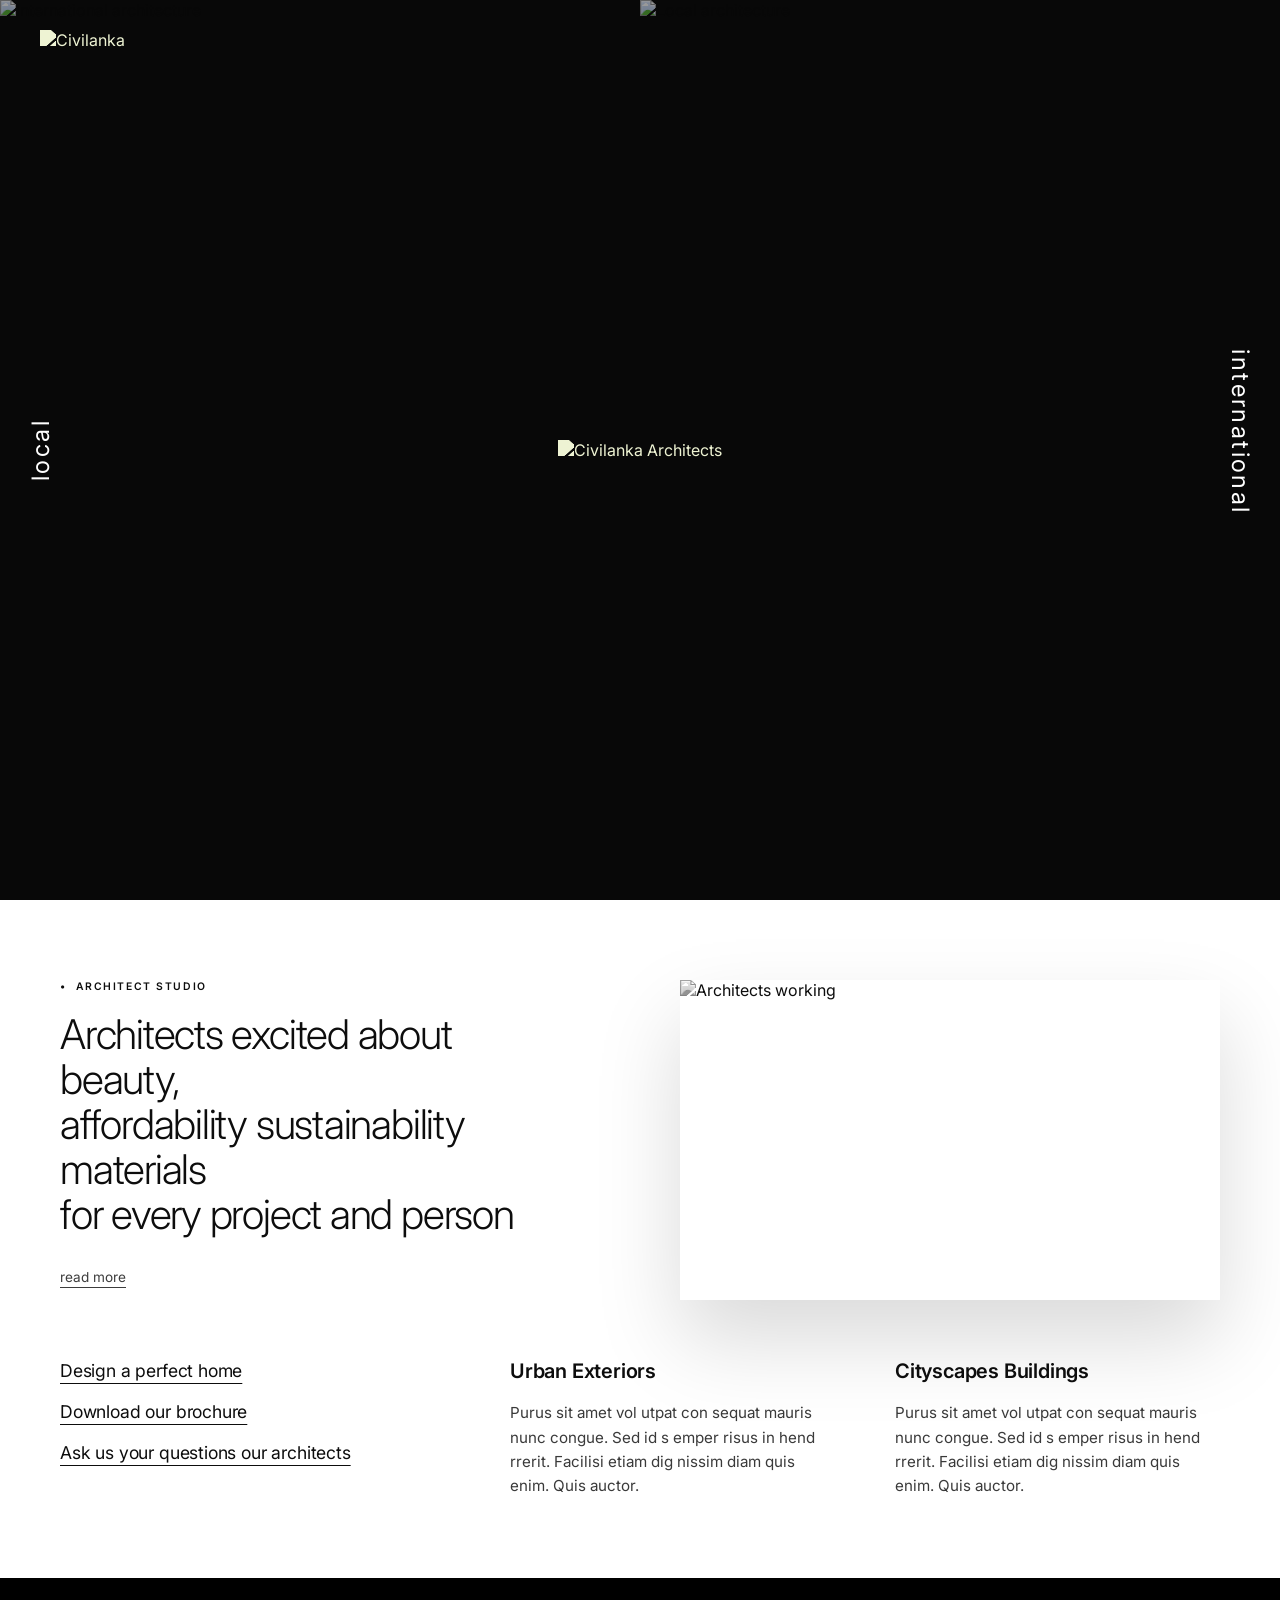
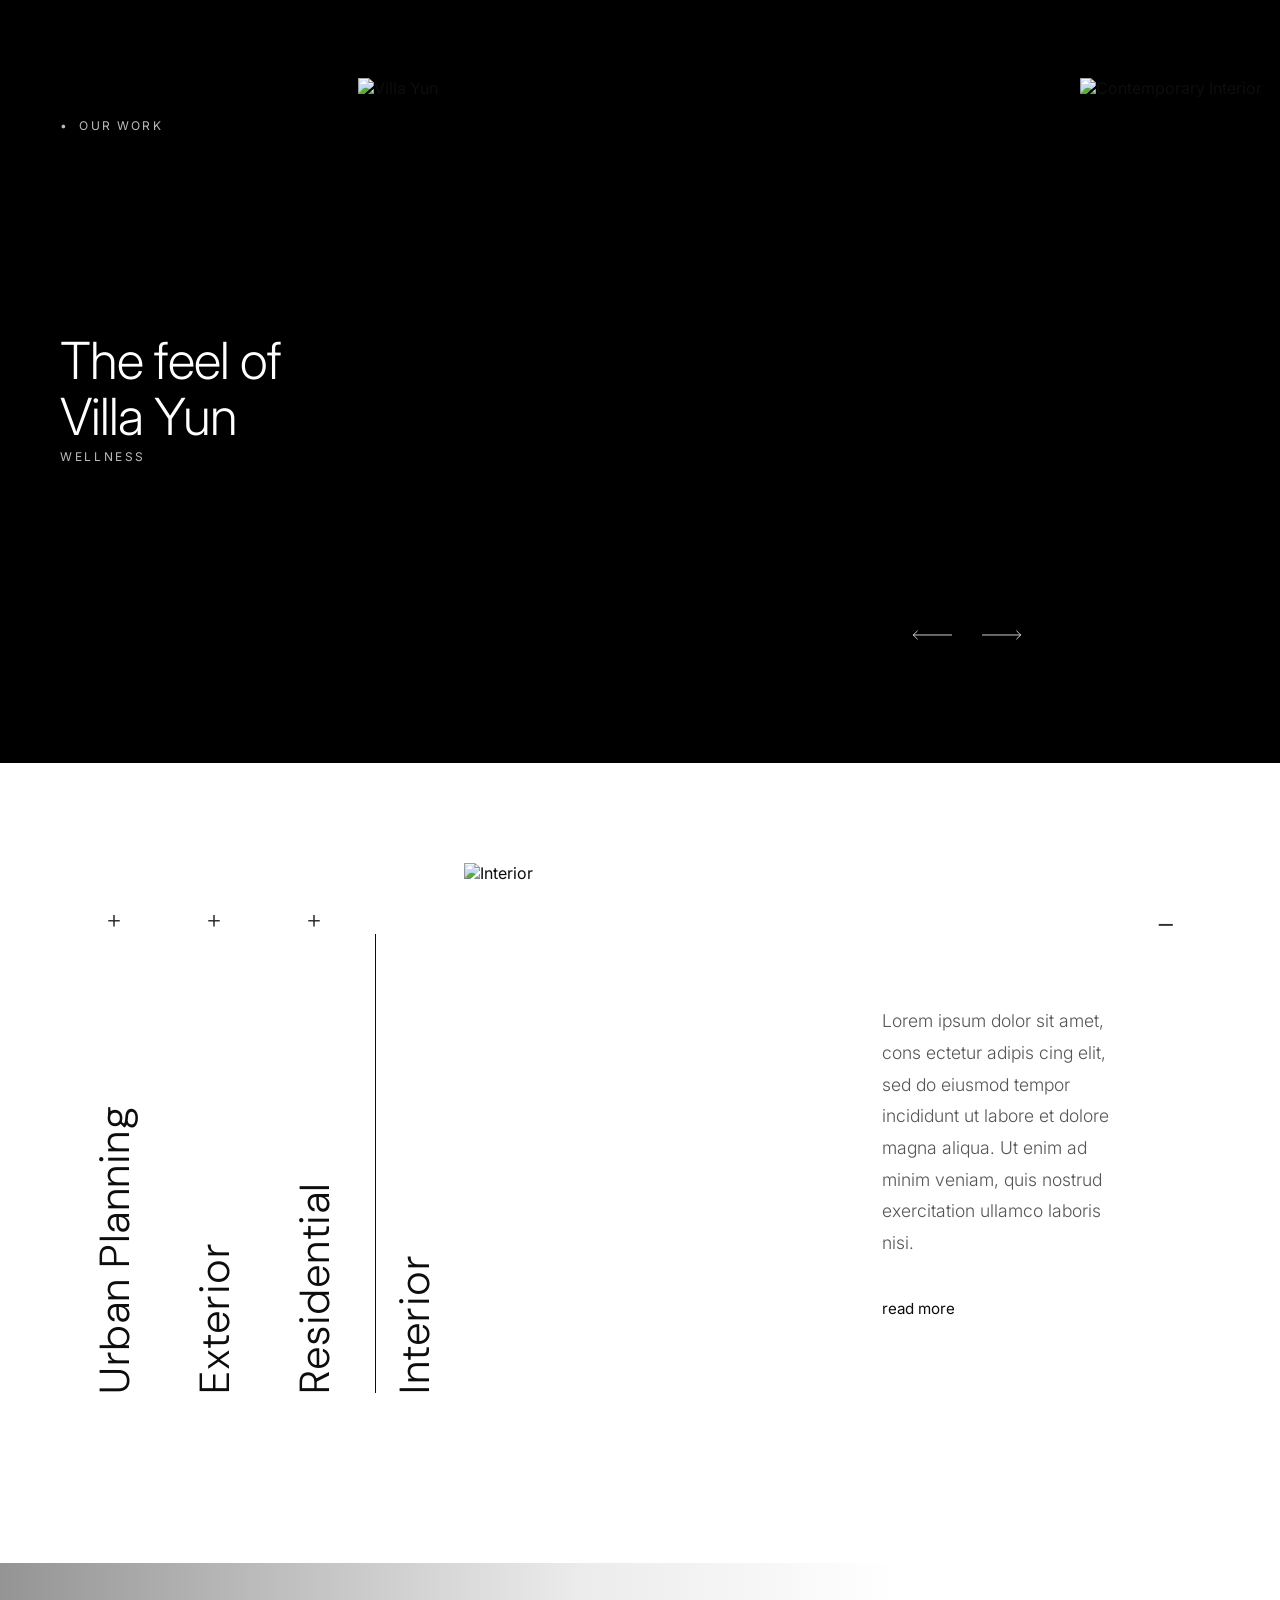
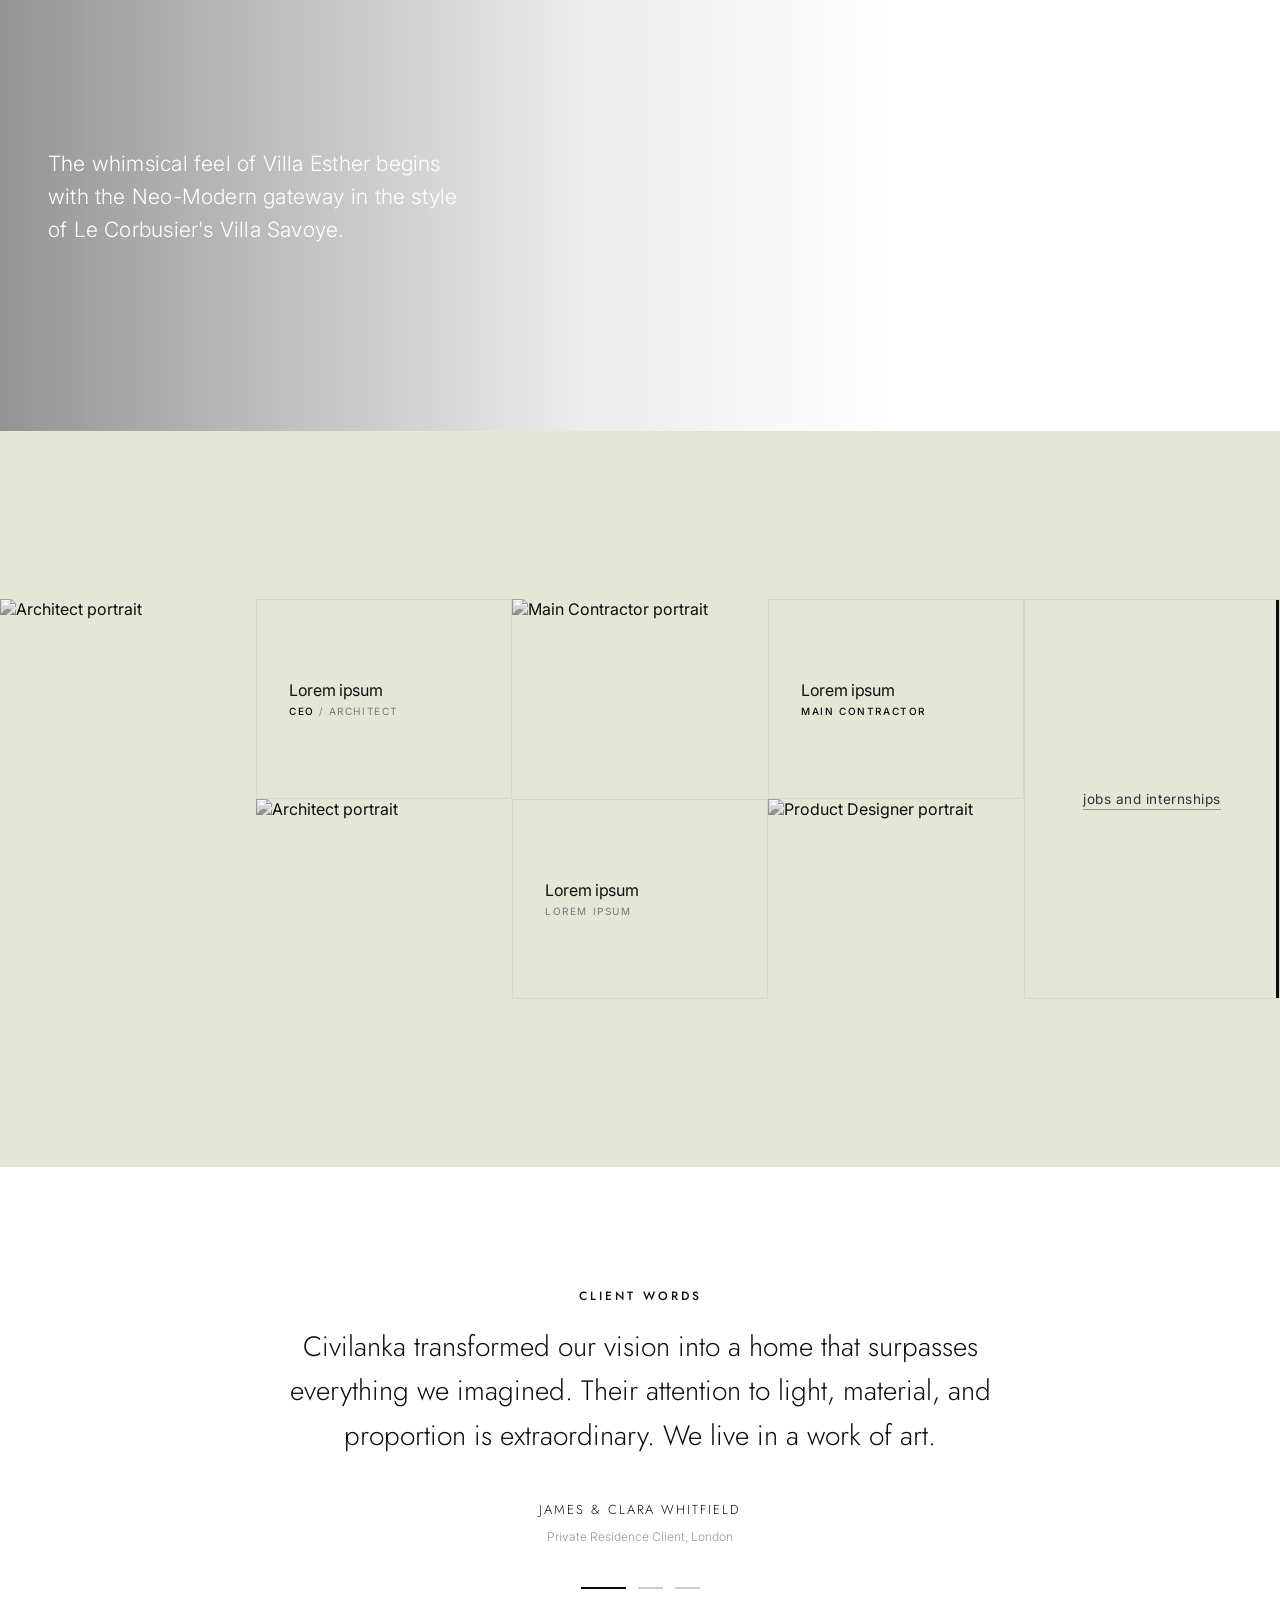
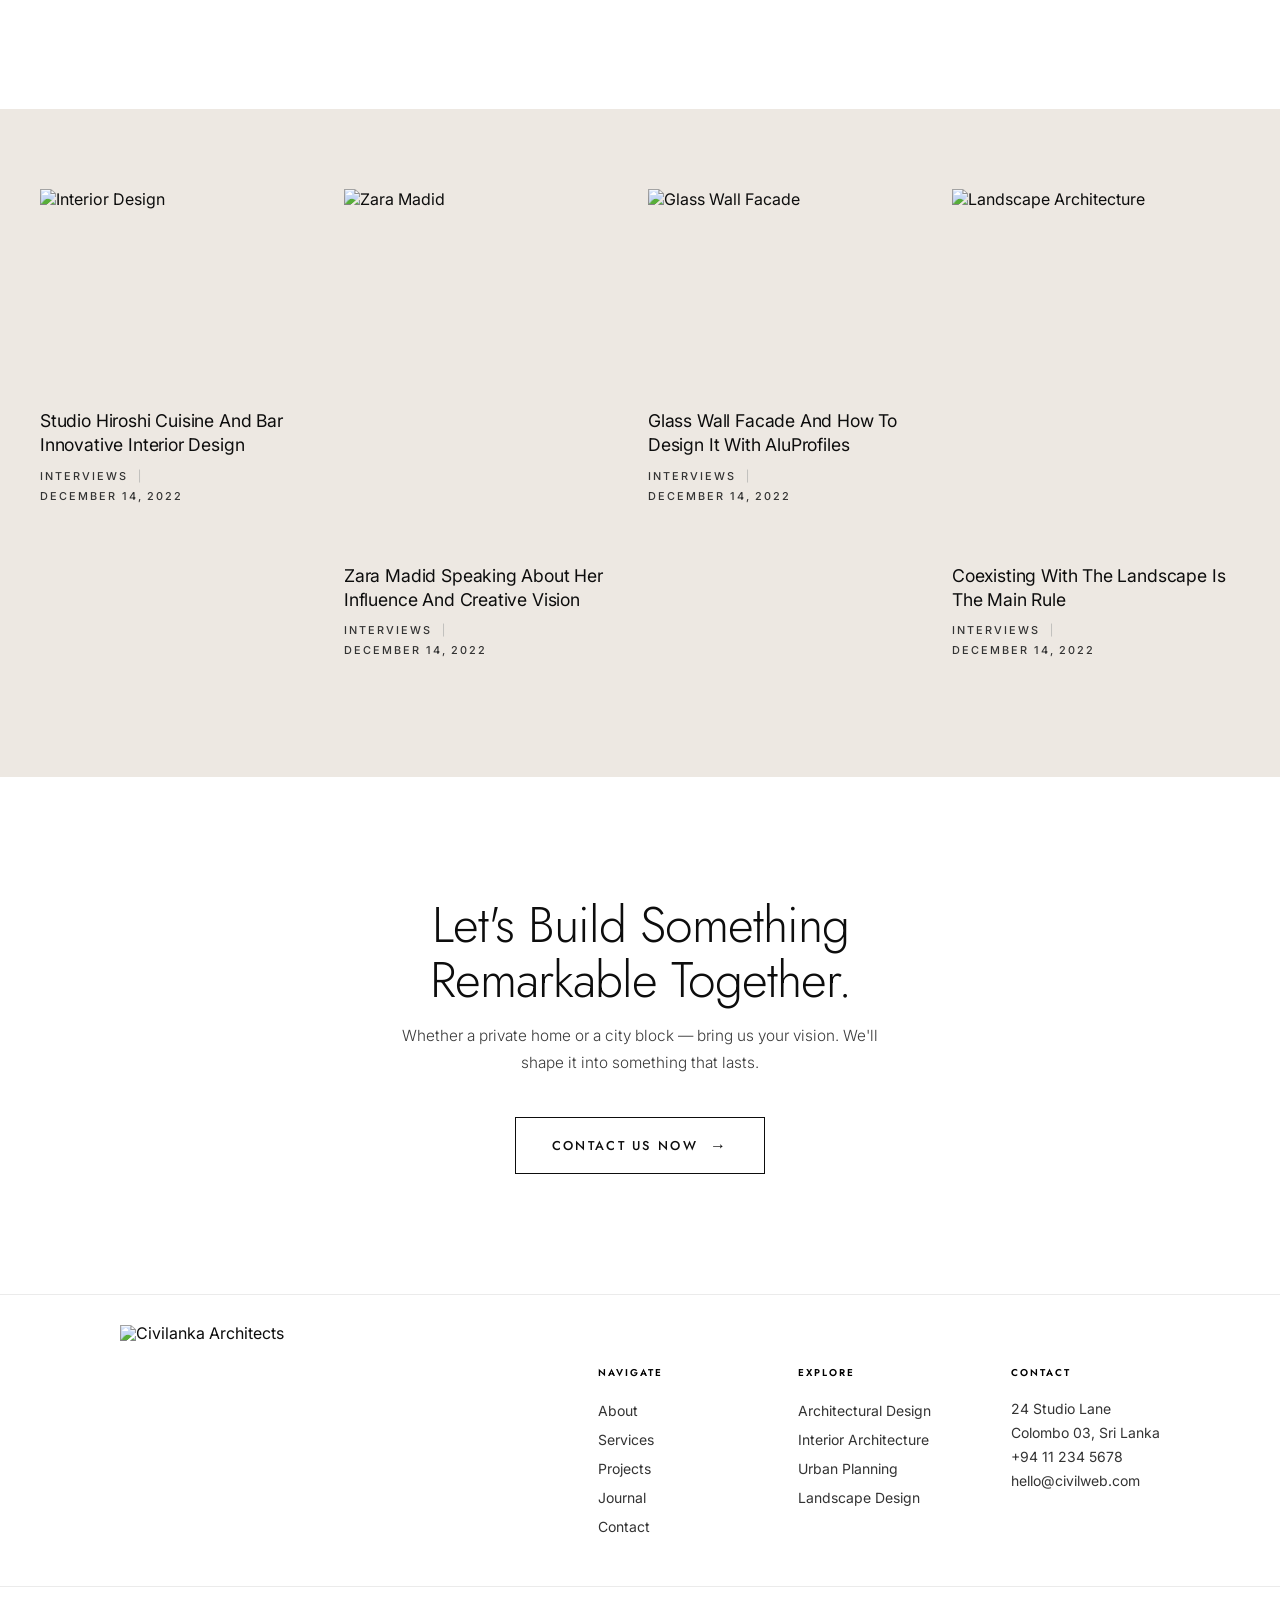
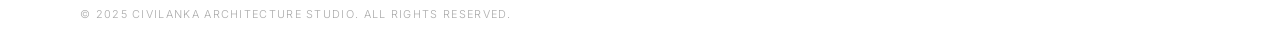
==== commit 7ab78455: "serivices sec" ====
--- a/index.html
+++ b/index.html
@@ -20,6 +20,7 @@
 
   <!-- Styles -->
   <link rel="stylesheet" href="assets/css/style.css" />
+  <link rel="stylesheet" href="assets/css/services.css" />
 </head>
 
 <body class="home-page">
@@ -37,6 +38,18 @@
     <ul class="sticky-nav" role="list">
       <li class="active"><a href="index.html">home</a></li>
       <li><a href="about.html">about</a></li>
+      <li class="nav-has-dropdown"><a href="services.html" class="nav-dropdown-trigger">services <span class="nav-arrow">&#8964;</span></a>
+        <div class="nav-dropdown">
+          <a href="services.html#local-services" class="nav-dropdown-item">
+            <span class="nav-dropdown-label">Local Services</span>
+            <span class="nav-dropdown-desc">Projects within Sri Lanka</span>
+          </a>
+          <a href="services.html#international-services" class="nav-dropdown-item">
+            <span class="nav-dropdown-label">International Services</span>
+            <span class="nav-dropdown-desc">Global project delivery</span>
+          </a>
+        </div>
+      </li>
       <li><a href="projects.html">projects</a></li>
       <li><a href="blog.html">blog</a></li>
       <li><a href="shop.html">shop</a></li>
@@ -60,6 +73,9 @@
     <button id="mobile-nav-close" aria-label="Close menu">&#x2715;</button>
     <a href="index.html">home</a>
     <a href="about.html">about</a>
+    <a href="services.html">services</a>
+    <a href="services.html#local-services" style="padding-left:2rem;font-size:0.9rem;opacity:0.7;">— Local Services</a>
+    <a href="services.html#international-services" style="padding-left:2rem;font-size:0.9rem;opacity:0.7;">— International Services</a>
     <a href="projects.html">projects</a>
     <a href="blog.html">blog</a>
     <a href="shop.html">shop</a>
--- a/assets/css/services.css
+++ b/assets/css/services.css
@@ -0,0 +1,708 @@
+/* ============================================================
+   SERVICES PAGE — services.css
+   White background, reference-image inspired layout
+============================================================ */
+
+/* ============================================================
+   SERVICES PAGE HERO
+============================================================ */
+.services-page body {
+  background: #fff;
+}
+
+.services-hero {
+  background: #fff;
+  padding-top: calc(var(--header-height) + 80px);
+  padding-bottom: 80px;
+  padding-left: 60px;
+  padding-right: 60px;
+  max-width: 1280px;
+  margin: 0 auto;
+  position: relative;
+  display: flex;
+  flex-direction: column;
+}
+
+.services-hero-inner {
+  max-width: 780px;
+}
+
+.services-hero-title {
+  font-family: 'DM Sans', sans-serif;
+  font-size: clamp(3.5rem, 7vw, 6.5rem);
+  font-weight: 300;
+  line-height: 1.0;
+  letter-spacing: -0.03em;
+  color: #111;
+  margin: 20px 0 28px;
+}
+
+.services-hero-sub {
+  font-family: 'Inter', sans-serif;
+  font-size: 1.05rem;
+  color: #555;
+  font-weight: 300;
+  line-height: 1.75;
+  max-width: 560px;
+}
+
+/* Scroll hint */
+.services-scroll-hint {
+  display: flex;
+  align-items: center;
+  gap: 16px;
+  margin-top: 60px;
+}
+
+.services-scroll-hint span {
+  font-family: 'Inter', sans-serif;
+  font-size: 0.7rem;
+  letter-spacing: 0.18em;
+  text-transform: uppercase;
+  color: #999;
+}
+
+.services-scroll-line {
+  width: 60px;
+  height: 1px;
+  background: #ccc;
+  position: relative;
+  overflow: hidden;
+}
+
+.services-scroll-line::after {
+  content: '';
+  position: absolute;
+  top: 0; left: -100%;
+  width: 100%; height: 100%;
+  background: #111;
+  animation: scrollLineMove 2s ease-in-out infinite;
+}
+
+@keyframes scrollLineMove {
+  0%   { left: -100%; }
+  50%  { left: 0%; }
+  100% { left: 100%; }
+}
+
+/* ============================================================
+   SERVICES SECTIONS — common
+============================================================ */
+.services-section {
+  padding: 100px 0;
+  background: #fff;
+}
+
+.srv-section-header {
+  max-width: 1280px;
+  margin: 0 auto 70px;
+  padding: 0 60px;
+}
+
+.srv-section-badge {
+  display: inline-block;
+  font-family: 'Inter', sans-serif;
+  font-size: 0.72rem;
+  font-weight: 600;
+  letter-spacing: 0.22em;
+  text-transform: uppercase;
+  color: #111;
+  border: 1px solid #ddd;
+  padding: 6px 16px;
+  margin-bottom: 28px;
+}
+
+.srv-section-badge--dark {
+  background: #111;
+  color: #fff;
+  border-color: #111;
+}
+
+.srv-section-title {
+  font-family: 'DM Sans', sans-serif;
+  font-size: clamp(2rem, 4vw, 3.5rem);
+  font-weight: 300;
+  line-height: 1.1;
+  letter-spacing: -0.02em;
+  color: #111;
+  margin-bottom: 20px;
+}
+
+.srv-section-title em {
+  font-style: italic;
+  font-weight: 300;
+}
+
+.srv-section-desc {
+  font-family: 'Inter', sans-serif;
+  font-size: 1rem;
+  color: #666;
+  font-weight: 300;
+  line-height: 1.75;
+  max-width: 560px;
+}
+
+/* ============================================================
+   LOCAL SERVICES GRID
+============================================================ */
+.srv-grid {
+  display: grid;
+  grid-template-columns: repeat(4, 1fr);
+  max-width: 1280px;
+  margin: 0 auto;
+  padding: 0 60px;
+  gap: 0;
+  border-top: 1px solid #e8e6e1;
+  border-left: 1px solid #e8e6e1;
+}
+
+/* Service Card */
+.srv-card {
+  background: #fff;
+  border-right: 1px solid #e8e6e1;
+  border-bottom: 1px solid #e8e6e1;
+  padding: 40px 36px;
+  display: flex;
+  flex-direction: column;
+  gap: 16px;
+  position: relative;
+  overflow: hidden;
+  transition: background 0.35s ease;
+  animation-delay: var(--delay, 0s);
+}
+
+.srv-card:hover {
+  background: #f9f8f6;
+}
+
+/* Wide card spans 2 columns */
+.srv-card--wide {
+  grid-column: span 2;
+}
+
+.srv-card-icon {
+  width: 36px;
+  height: 36px;
+  color: #111;
+  opacity: 0.6;
+}
+
+.srv-card-icon svg {
+  width: 100%;
+  height: 100%;
+}
+
+.srv-card-number {
+  font-family: 'DM Sans', sans-serif;
+  font-size: 0.7rem;
+  font-weight: 600;
+  letter-spacing: 0.18em;
+  color: #bbb;
+  text-transform: uppercase;
+}
+
+.srv-card-title {
+  font-family: 'DM Sans', sans-serif;
+  font-size: 1.15rem;
+  font-weight: 500;
+  color: #111;
+  line-height: 1.3;
+  margin: 0;
+}
+
+.srv-card-sub {
+  font-family: 'Inter', sans-serif;
+  font-size: 0.8rem;
+  color: #999;
+  font-weight: 400;
+  margin: -10px 0 0;
+  letter-spacing: 0.02em;
+}
+
+.srv-card-list {
+  list-style: none;
+  padding: 0;
+  margin: 0;
+  flex: 1;
+}
+
+.srv-card-list li {
+  font-family: 'Inter', sans-serif;
+  font-size: 0.88rem;
+  color: #555;
+  font-weight: 300;
+  line-height: 1.6;
+  padding: 5px 0;
+  border-bottom: 1px solid #f0eeea;
+  display: flex;
+  align-items: flex-start;
+  gap: 8px;
+}
+
+.srv-card-list li::before {
+  content: '—';
+  color: #bbb;
+  font-size: 0.7rem;
+  margin-top: 3px;
+  flex-shrink: 0;
+}
+
+/* Card image — hidden by default, revealed on hover */
+.srv-card-img {
+  position: absolute;
+  inset: 0;
+  opacity: 0;
+  transition: opacity 0.5s ease;
+  pointer-events: none;
+  z-index: 2;
+}
+
+.srv-card-img::after {
+  content: '';
+  position: absolute;
+  inset: 0;
+  background: rgba(10,10,10,0.55);
+}
+
+.srv-card-img img {
+  width: 100%;
+  height: 100%;
+  object-fit: cover;
+  display: block;
+}
+
+.srv-card:hover .srv-card-img {
+  opacity: 1;
+}
+
+/* Keep text above image on hover */
+.srv-card-icon,
+.srv-card-number,
+.srv-card-title,
+.srv-card-sub,
+.srv-card-list {
+  position: relative;
+  z-index: 3;
+  transition: color 0.35s ease;
+}
+
+.srv-card:hover .srv-card-title,
+.srv-card:hover .srv-card-number {
+  color: #fff;
+}
+
+.srv-card:hover .srv-card-list li {
+  color: rgba(255,255,255,0.8);
+  border-bottom-color: rgba(255,255,255,0.1);
+}
+
+.srv-card:hover .srv-card-icon {
+  color: #fff;
+  opacity: 1;
+}
+
+/* ============================================================
+   SECTION DIVIDER
+============================================================ */
+.services-divider {
+  display: flex;
+  align-items: center;
+  gap: 30px;
+  padding: 0 60px;
+  max-width: 1280px;
+  margin: 0 auto 0;
+}
+
+.services-divider-line {
+  flex: 1;
+  height: 1px;
+  background: #e0ddd8;
+}
+
+.services-divider-text {
+  font-family: 'Inter', sans-serif;
+  font-size: 0.7rem;
+  letter-spacing: 0.22em;
+  text-transform: uppercase;
+  color: #999;
+  white-space: nowrap;
+}
+
+/* ============================================================
+   INTERNATIONAL SERVICES
+============================================================ */
+.services-section--international {
+  background: #fff;
+  padding-top: 80px;
+}
+
+/* Featured Blocks (Architecture Image + text side-by-side) */
+.srv-intl-layout {
+  max-width: 1280px;
+  margin: 0 auto;
+  padding: 0 60px;
+}
+
+.srv-intl-featured {
+  display: grid;
+  grid-template-columns: 1fr 1fr;
+  gap: 80px;
+  align-items: center;
+  margin-bottom: 80px;
+}
+
+.srv-intl-featured--reverse {
+  direction: rtl;
+}
+
+.srv-intl-featured--reverse > * {
+  direction: ltr;
+}
+
+.srv-intl-featured-img {
+  position: relative;
+  overflow: hidden;
+  aspect-ratio: 4/3;
+}
+
+.srv-intl-featured-img img {
+  width: 100%;
+  height: 100%;
+  object-fit: cover;
+  display: block;
+  transition: transform 0.7s ease;
+}
+
+.srv-intl-featured-img:hover img {
+  transform: scale(1.04);
+}
+
+.srv-intl-img-overlay {
+  position: absolute;
+  bottom: 0; left: 0; right: 0;
+  padding: 24px 28px;
+  background: linear-gradient(transparent, rgba(0,0,0,0.55));
+  pointer-events: none;
+}
+
+.srv-intl-img-label {
+  font-family: 'Inter', sans-serif;
+  font-size: 0.72rem;
+  letter-spacing: 0.2em;
+  text-transform: uppercase;
+  color: rgba(255,255,255,0.85);
+}
+
+.srv-intl-featured-content {
+  display: flex;
+  flex-direction: column;
+  gap: 20px;
+}
+
+.srv-intl-num {
+  font-family: 'DM Sans', sans-serif;
+  font-size: 0.7rem;
+  font-weight: 600;
+  letter-spacing: 0.18em;
+  color: #bbb;
+  text-transform: uppercase;
+}
+
+.srv-intl-featured-content h3 {
+  font-family: 'DM Sans', sans-serif;
+  font-size: clamp(1.5rem, 2.5vw, 2rem);
+  font-weight: 300;
+  color: #111;
+  line-height: 1.2;
+  margin: 0;
+  letter-spacing: -0.02em;
+}
+
+.srv-intl-link {
+  font-family: 'Inter', sans-serif;
+  font-size: 0.88rem;
+  color: #111;
+  text-decoration: none;
+  display: inline-block;
+  padding-bottom: 3px;
+  border-bottom: 1px solid #111;
+  margin-top: 8px;
+  transition: opacity 0.25s ease;
+}
+
+.srv-intl-link:hover {
+  opacity: 0.6;
+}
+
+/* International Cards Grid */
+.srv-intl-grid {
+  display: grid;
+  grid-template-columns: repeat(3, 1fr);
+  gap: 0;
+  border-top: 1px solid #e8e6e1;
+  border-left: 1px solid #e8e6e1;
+  margin-top: 20px;
+}
+
+.srv-intl-card {
+  border-right: 1px solid #e8e6e1;
+  border-bottom: 1px solid #e8e6e1;
+  padding: 36px 32px;
+  display: flex;
+  flex-direction: column;
+  gap: 14px;
+  transition: background 0.3s ease;
+}
+
+.srv-intl-card:hover {
+  background: #f9f8f6;
+}
+
+.srv-intl-card-top {
+  display: flex;
+  flex-direction: column;
+  gap: 8px;
+}
+
+.srv-intl-card-num {
+  font-family: 'DM Sans', sans-serif;
+  font-size: 0.7rem;
+  font-weight: 600;
+  letter-spacing: 0.18em;
+  color: #bbb;
+  text-transform: uppercase;
+}
+
+.srv-intl-card h4 {
+  font-family: 'DM Sans', sans-serif;
+  font-size: 1.05rem;
+  font-weight: 500;
+  color: #111;
+  line-height: 1.3;
+  margin: 0;
+}
+
+/* CTA card */
+.srv-intl-card--cta {
+  background: #111;
+  border-right-color: #111;
+  border-bottom-color: #111;
+}
+
+.srv-intl-card--cta:hover {
+  background: #1a1a1a;
+}
+
+.srv-intl-card--cta h4 {
+  color: #fff;
+  font-size: 1.1rem;
+}
+
+.srv-intl-card--cta p {
+  font-family: 'Inter', sans-serif;
+  font-size: 0.88rem;
+  color: rgba(255,255,255,0.6);
+  line-height: 1.65;
+  font-weight: 300;
+}
+
+.srv-cta-btn {
+  font-family: 'Inter', sans-serif;
+  font-size: 0.85rem;
+  color: #fff;
+  text-decoration: none;
+  display: inline-block;
+  padding-bottom: 3px;
+  border-bottom: 1px solid rgba(255,255,255,0.4);
+  margin-top: 10px;
+  transition: border-color 0.25s ease;
+}
+
+.srv-cta-btn:hover {
+  border-color: #fff;
+}
+
+/* ============================================================
+   NAVBAR DROPDOWN — Services
+============================================================ */
+.sticky-nav li.nav-has-dropdown {
+  position: relative;
+}
+
+.nav-dropdown-trigger {
+  display: flex !important;
+  align-items: center;
+  gap: 4px;
+}
+
+.nav-arrow {
+  font-size: 1rem;
+  transition: transform 0.3s ease;
+  display: inline-block;
+  line-height: 1;
+  margin-top: 2px;
+}
+
+.nav-has-dropdown:hover .nav-arrow {
+  transform: rotate(180deg);
+}
+
+.nav-dropdown {
+  position: absolute;
+  top: 100%;
+  left: 0;
+  background: #fff;
+  border: 1px solid #e8e6e1;
+  min-width: 240px;
+  opacity: 0;
+  pointer-events: none;
+  transform: translateY(8px);
+  transition: opacity 0.28s ease, transform 0.28s ease;
+  z-index: 2000;
+  box-shadow: 0 12px 40px rgba(0,0,0,0.08);
+}
+
+.nav-has-dropdown:hover .nav-dropdown {
+  opacity: 1;
+  pointer-events: auto;
+  transform: translateY(0);
+}
+
+.nav-dropdown-item {
+  display: flex;
+  flex-direction: column;
+  gap: 3px;
+  padding: 18px 22px;
+  text-decoration: none;
+  color: #111;
+  transition: background 0.2s ease;
+  border-bottom: 1px solid #f0eeea;
+}
+
+.nav-dropdown-item:last-child {
+  border-bottom: none;
+}
+
+.nav-dropdown-item:hover {
+  background: #f9f8f6;
+}
+
+.nav-dropdown-label {
+  font-family: 'Nunito Sans', sans-serif;
+  font-size: 0.88rem;
+  font-weight: 600;
+  color: #111;
+  letter-spacing: 0.02em;
+}
+
+.nav-dropdown-desc {
+  font-family: 'Inter', sans-serif;
+  font-size: 0.75rem;
+  color: #999;
+  font-weight: 300;
+}
+
+.nav-dropdown-divider {
+  display: none;
+}
+
+/* ============================================================
+   SCROLL REVEAL ANIMATIONS
+============================================================ */
+.reveal-up {
+  opacity: 0;
+  transform: translateY(30px);
+  transition: opacity 0.65s cubic-bezier(0.22, 1, 0.36, 1), transform 0.65s cubic-bezier(0.22, 1, 0.36, 1);
+  transition-delay: var(--delay, 0s);
+}
+
+.reveal-up.visible {
+  opacity: 1;
+  transform: translateY(0);
+}
+
+/* ============================================================
+   RESPONSIVE
+============================================================ */
+@media (max-width: 1100px) {
+  .srv-grid {
+    grid-template-columns: repeat(3, 1fr);
+  }
+  .srv-card--wide {
+    grid-column: span 2;
+  }
+  .srv-intl-featured {
+    gap: 50px;
+  }
+}
+
+@media (max-width: 900px) {
+  .srv-grid {
+    grid-template-columns: repeat(2, 1fr);
+  }
+  .srv-card--wide {
+    grid-column: span 2;
+  }
+  .srv-intl-featured {
+    grid-template-columns: 1fr;
+    gap: 30px;
+  }
+  .srv-intl-featured--reverse {
+    direction: ltr;
+  }
+  .srv-intl-grid {
+    grid-template-columns: repeat(2, 1fr);
+  }
+  .services-hero {
+    padding-left: 30px;
+    padding-right: 30px;
+  }
+  .srv-section-header {
+    padding: 0 30px;
+  }
+  .srv-intl-layout {
+    padding: 0 30px;
+  }
+  .srv-grid {
+    padding: 0 30px;
+  }
+}
+
+@media (max-width: 600px) {
+  .srv-grid {
+    grid-template-columns: 1fr;
+    padding: 0 20px;
+  }
+  .srv-card--wide {
+    grid-column: span 1;
+  }
+  .srv-intl-grid {
+    grid-template-columns: 1fr;
+  }
+  .services-divider {
+    padding: 0 20px;
+  }
+  .srv-section-header {
+    padding: 0 20px;
+    margin-bottom: 40px;
+  }
+  .srv-intl-layout {
+    padding: 0 20px;
+  }
+  .services-hero {
+    padding-left: 20px;
+    padding-right: 20px;
+    padding-top: calc(var(--header-height) + 50px);
+    padding-bottom: 50px;
+  }
+  .services-hero-title {
+    font-size: 3rem;
+  }
+  .nav-dropdown {
+    position: fixed;
+    left: 0;
+    right: 0;
+    top: var(--header-height);
+    min-width: 100%;
+  }
+}
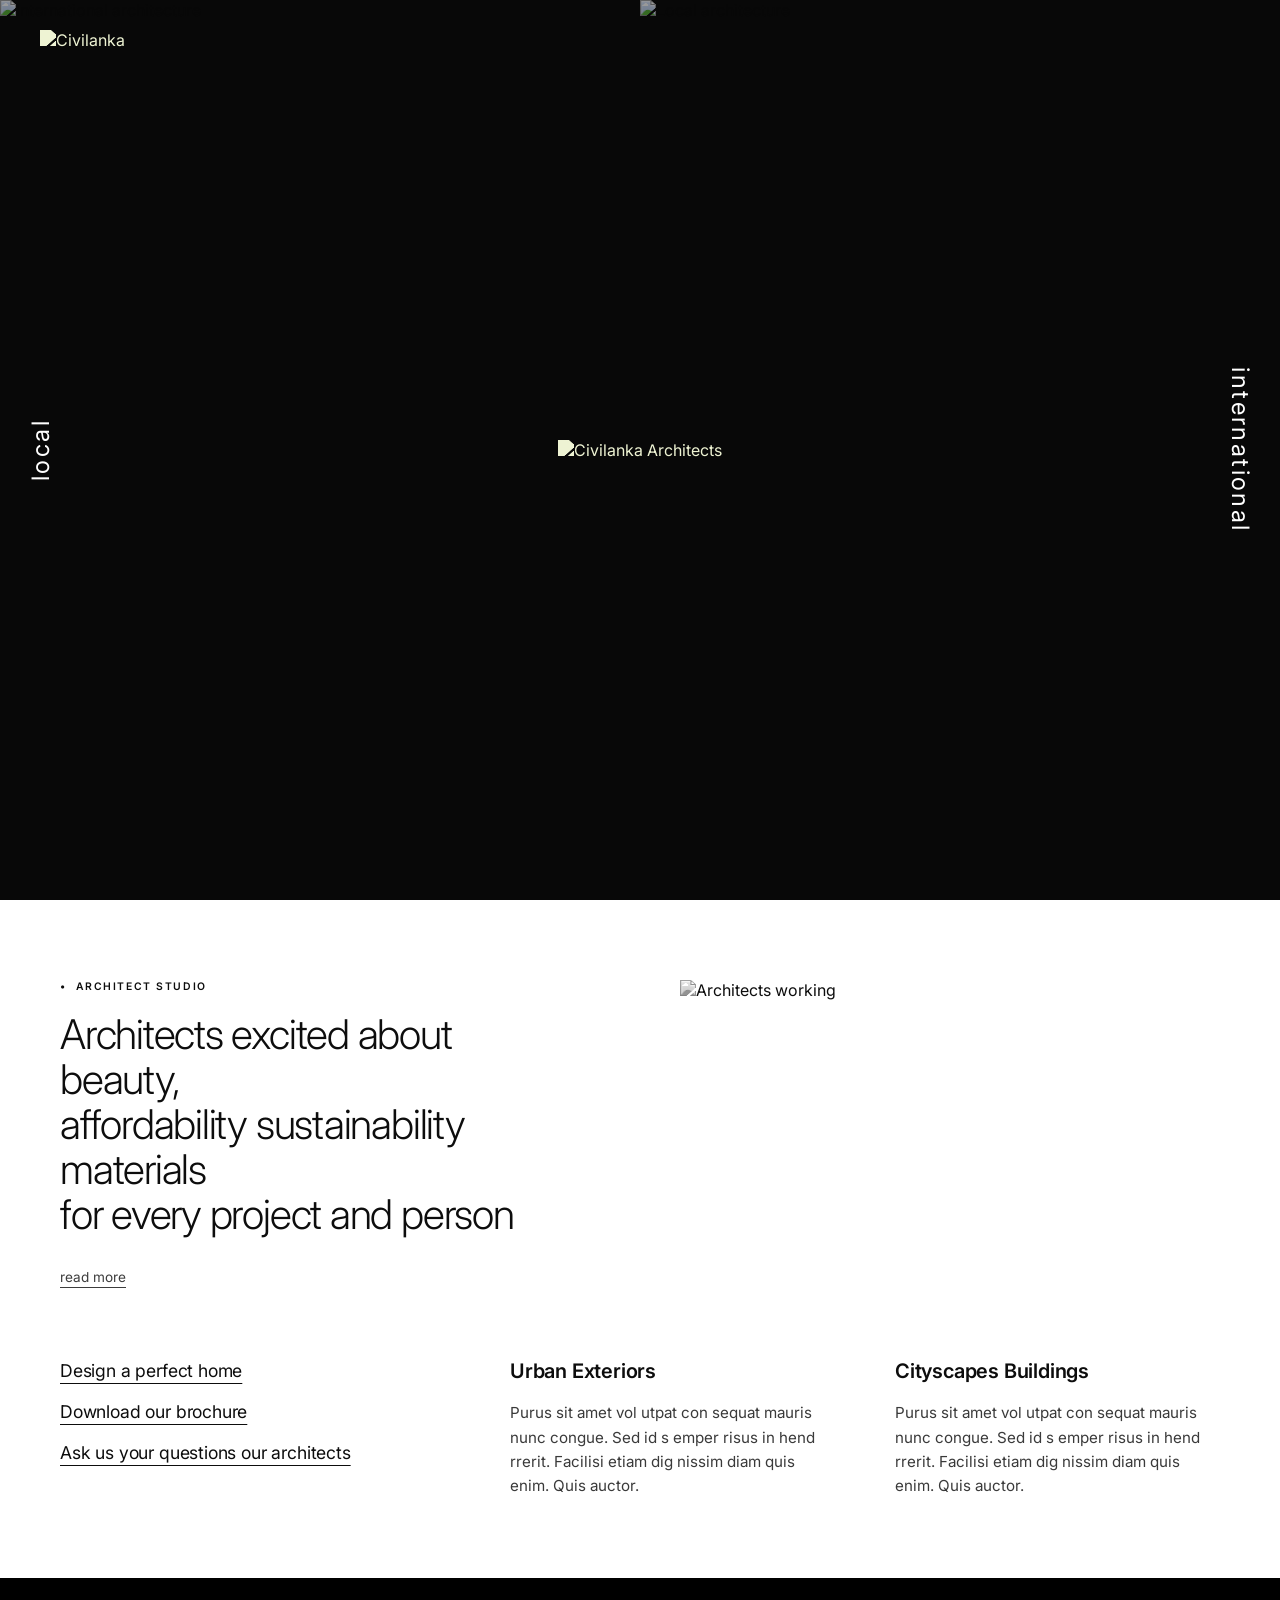
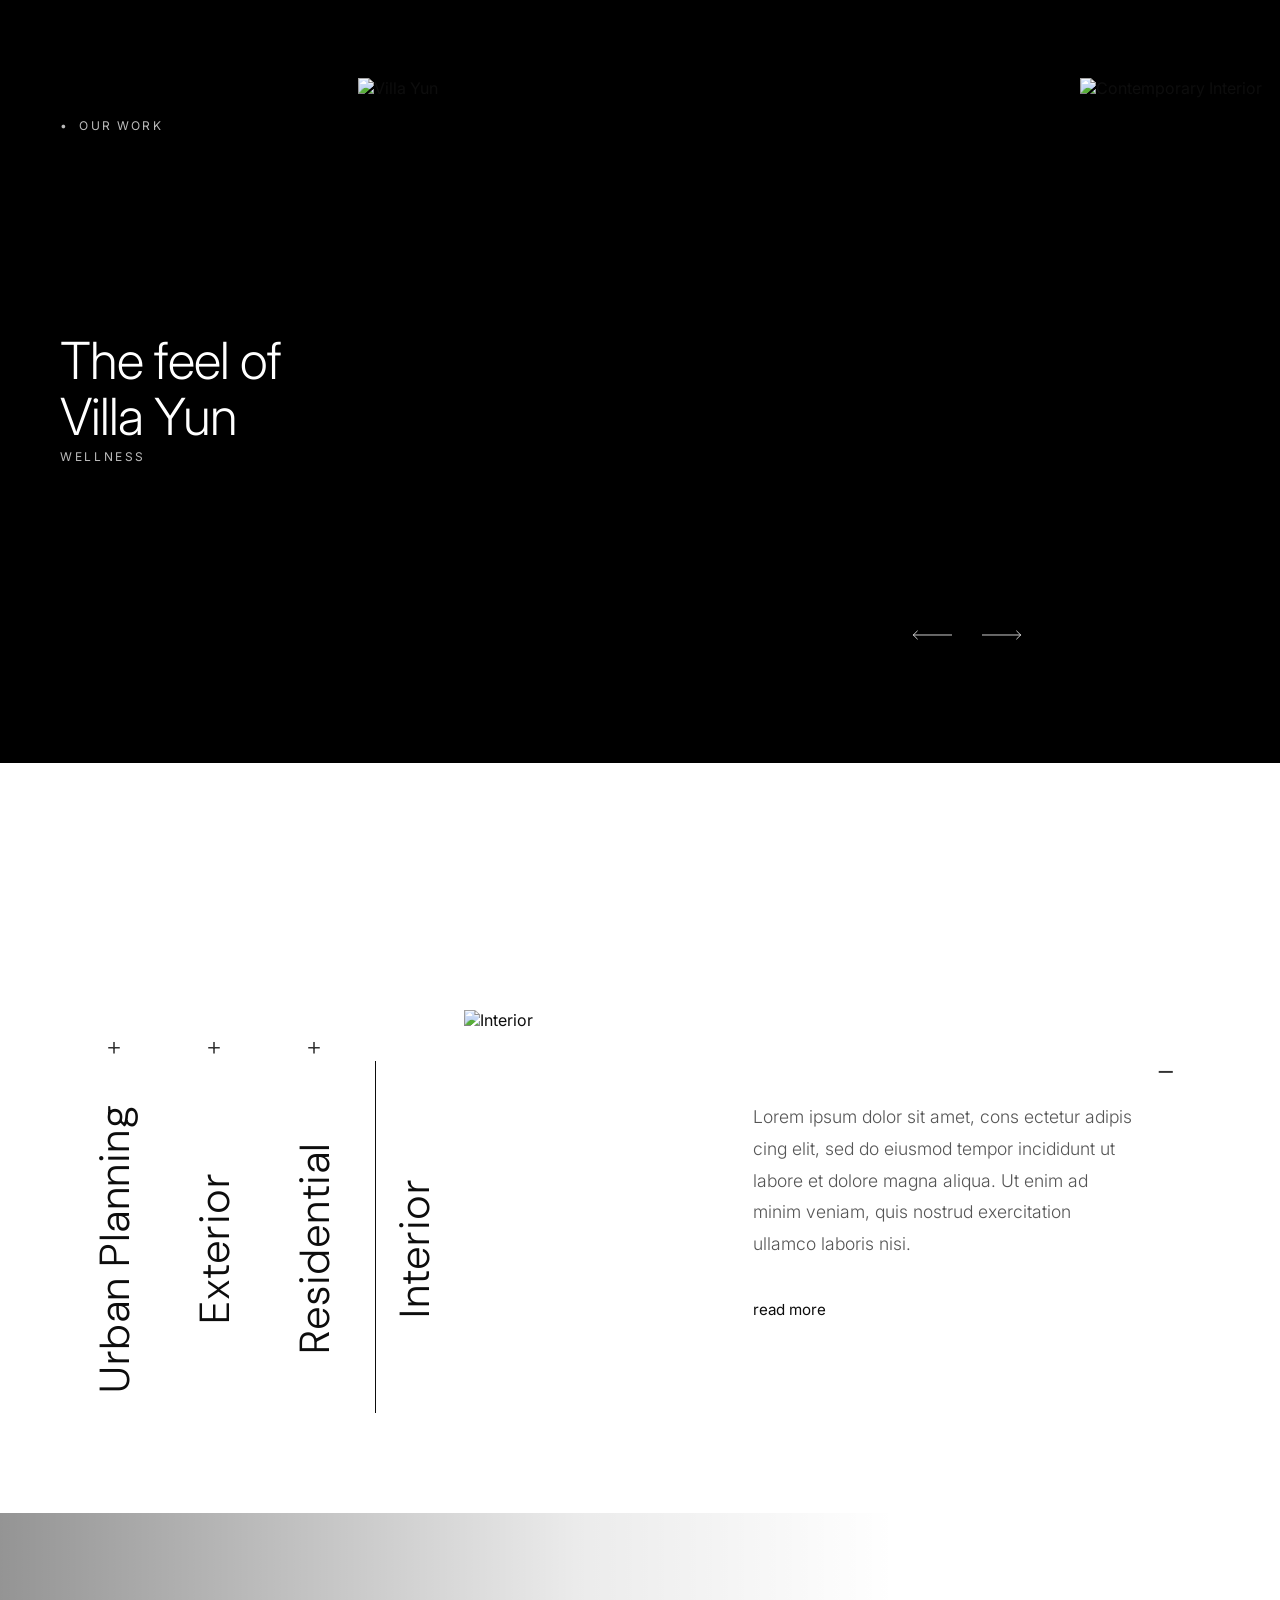
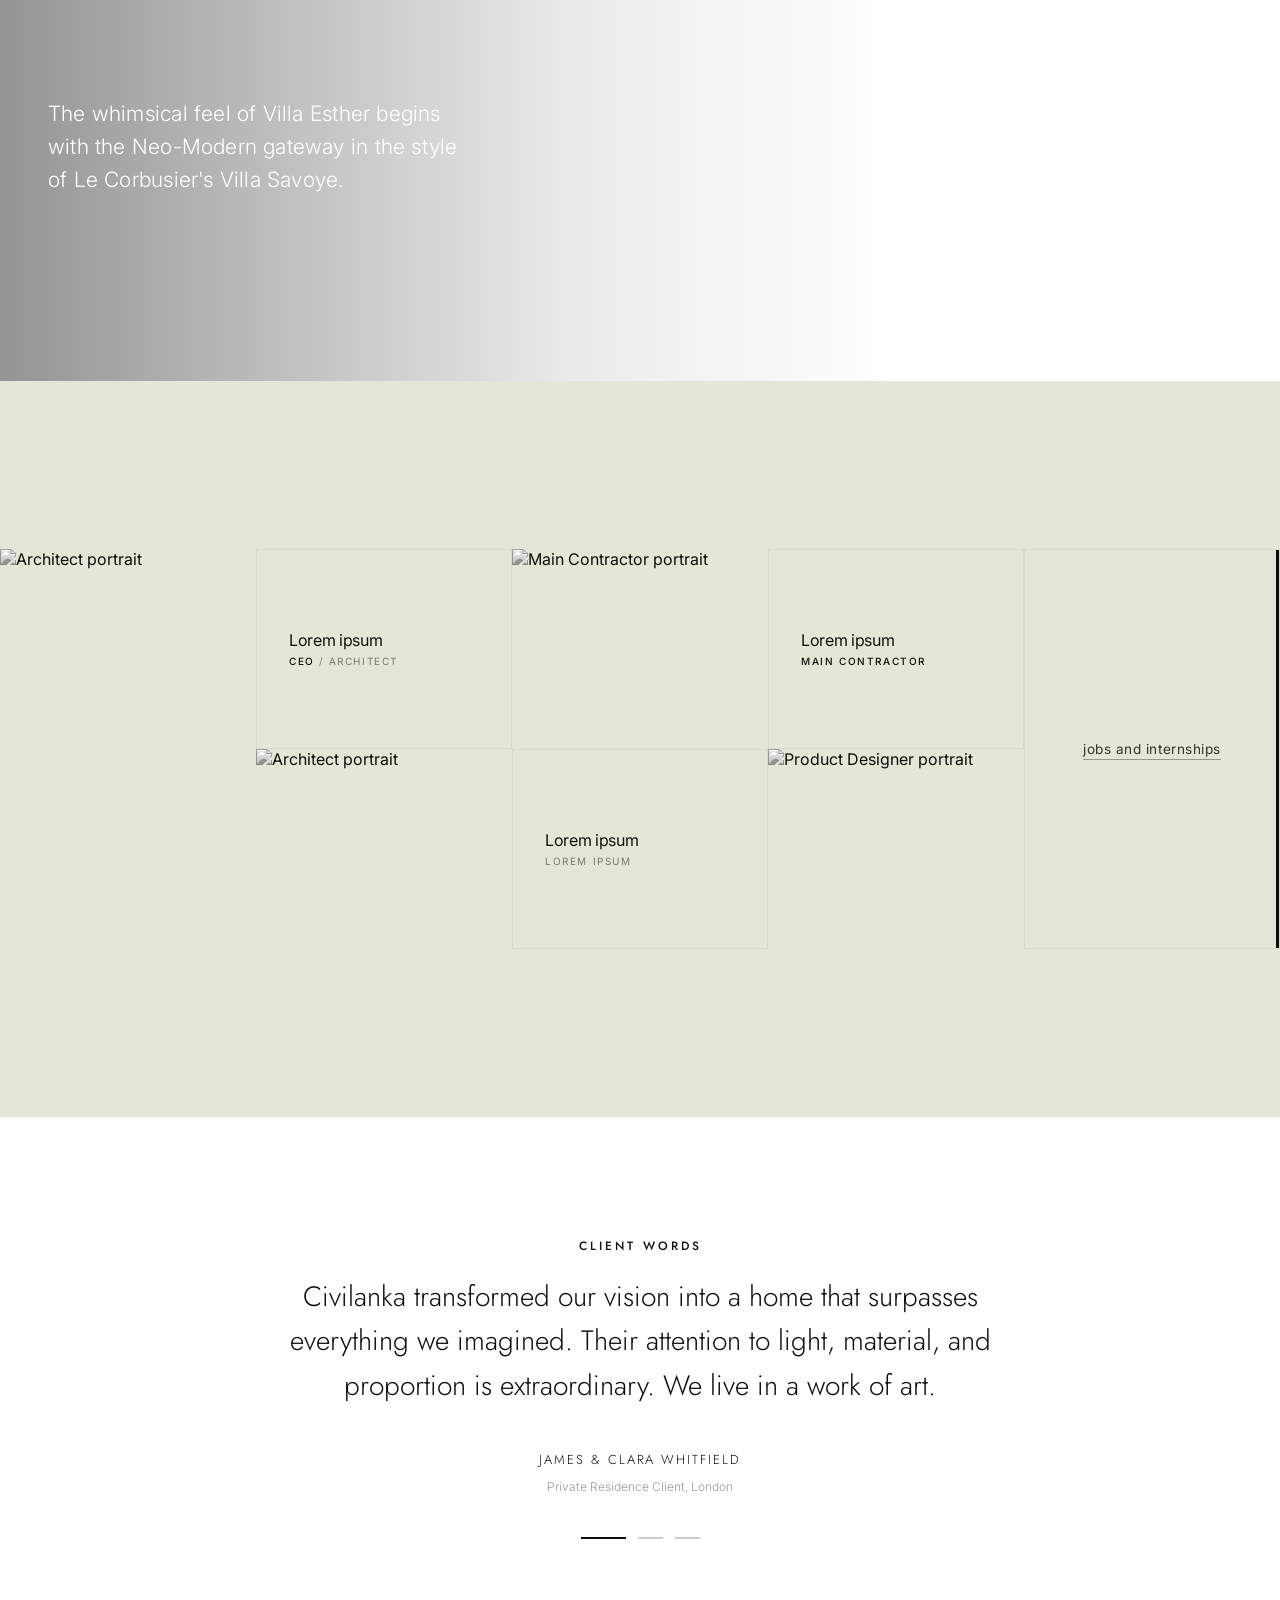
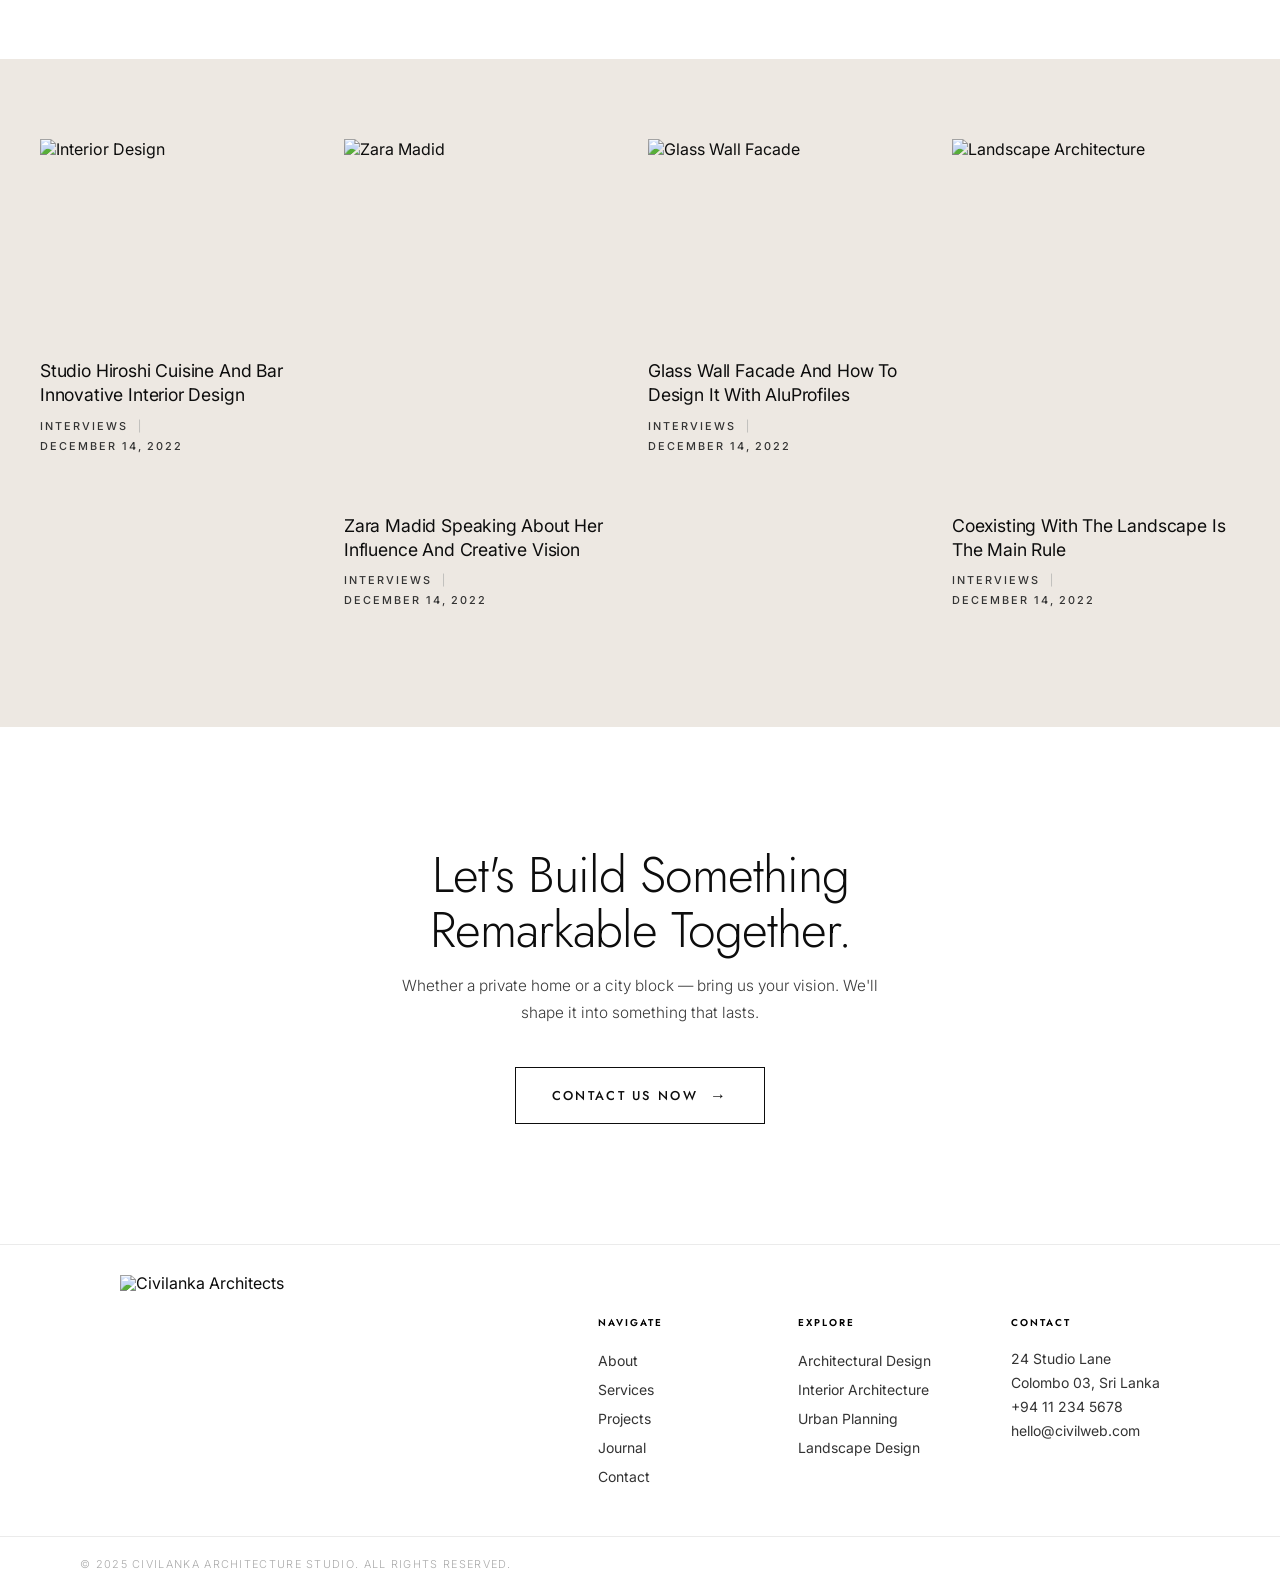
==== commit 811426f6: "finn" ====
--- a/index.html
+++ b/index.html
@@ -133,7 +133,7 @@
 
         <div class="about-slideshow reveal-right">
           <div class="about-slide active">
-            <img src="assets/images/about_team.pnsg" alt="Architects working">
+            <img src="assets/images/about_team.png" alt="Architects working">
           </div>
           <div class="about-slide">
             <img src="Project images/A (10).png" alt="Slide 2">
--- a/assets/css/style.css
+++ b/assets/css/style.css
@@ -397,24 +397,9 @@
   position: relative;
 }
 
-/* Left-side indicator bar — short centered pipe, animates bottom-to-top */
+/* Left-side indicator bar — removed as requested */
 .sticky-nav li a::before {
-  content: '';
-  position: absolute;
-  left: 0;
-  top: 50%;
-  height: 16px;
-  width: 1px;
-  background: var(--black);
-  transform: translateY(-50%) scaleY(0);
-  transform-origin: bottom;
-  transition: transform 0.3s var(--ease);
-}
-
-/* Show indicator for active item or on hover */
-.sticky-nav li.active a::before,
-.sticky-nav li a:hover::before {
-  transform: translateY(-50%) scaleY(1);
+  display: none;
 }
 
 /* Remove old ::after indicator */
@@ -574,10 +559,9 @@
 
 .vert-right {
   right: 40px;
-  top: 48% !important;
-  /* Force the position to 75% down */
-  transform: translate(50%, -50%) rotate(90deg) !important;
-  transform-origin: center center !important;
+  top: 50%;
+  transform: translate(50%, -50%) rotate(90deg);
+  transform-origin: center center;
 }
 
 
@@ -662,6 +646,7 @@
   z-index: 3;
   margin-right: 0;
   margin-top: 0;
+  overflow: hidden;
 }
 
 .about-slide {
@@ -672,7 +657,8 @@
   height: 100%;
   opacity: 0;
   transition: opacity 1.5s ease-in-out;
-  box-shadow: 0 40px 80px rgba(0, 0, 0, 0.15);
+  background: transparent;
+  will-change: opacity;
 }
 
 .about-slide.active {
@@ -891,6 +877,9 @@
   background: #000000;
   padding: 100px 0;
   overflow: hidden;
+  isolation: isolate;
+  position: relative;
+  z-index: 1;
 }
 
 .our-work-container {
@@ -1018,7 +1007,8 @@
   width: 90%;
   max-width: 1400px;
   margin: 0 auto;
-  height: 600px;
+  height: 550px;
+  align-items: flex-end;
 }
 
 .acc-item {
@@ -1027,6 +1017,7 @@
   transition: flex 0.6s cubic-bezier(0.25, 1, 0.5, 1);
   overflow: hidden;
   background: var(--white);
+  align-items: flex-end;
 }
 
 .acc-item.active {
@@ -1036,11 +1027,14 @@
 .acc-header {
   width: 100px;
   min-width: 100px;
+  height: 403px;
+  min-height: 403px;
+  max-height: 403px;
   display: flex;
   flex-direction: column;
   justify-content: space-between;
   align-items: center;
-  padding: 40px 0;
+  padding: 20px 0 0 0;
   cursor: pointer;
   background: var(--white);
   transition: background 0.3s;
@@ -1080,8 +1074,10 @@
   white-space: nowrap;
   flex: 1;
   display: flex;
+  flex-direction: column;
+  justify-content: flex-end;
   align-items: center;
-  padding: 30px 0;
+  padding: 0 0 20px 0;
   text-transform: capitalize;
   position: relative;
 }
@@ -1089,10 +1085,8 @@
 .acc-title::after {
   content: '';
   position: absolute;
-  top: 30px;
-  /* Aligns with the start of text (matches padding-top of acc-title) */
+  top: 0;
   right: -12px;
-  /* Position it parallel to the vertical text */
   width: 1px;
   height: 0;
   background-color: var(--black);
@@ -1100,13 +1094,12 @@
 }
 
 .acc-header:hover .acc-title::after {
-  height: calc(100% - 30px);
-  /* Extends up to the icon (100% minus the 30px starting offset) */
+  height: 100%;
 }
 
 /* If active, keep the line visible */
 .acc-item.active .acc-title::after {
-  height: calc(100% - 30px);
+  height: 100%;
 }
 
 .acc-content {
@@ -1124,8 +1117,15 @@
 }
 
 .acc-img-wrap {
-  flex: 0 0 45%;
-  height: 100%;
+  flex: 0 0 209px;
+  width: 209px;
+  height: 403px;
+  min-width: 209px;
+  max-width: 209px;
+  min-height: 403px;
+  max-height: 403px;
+  overflow: hidden;
+  align-self: flex-end;
 }
 
 .acc-img-wrap img {
@@ -4071,7 +4071,7 @@
     text-orientation: mixed;
     transform: rotate(180deg);
     font-size: clamp(1rem, 1.8vw, 1.35rem);
-    padding: 20px 0;
+    padding: 0 0 20px 0;
   }
 
   body.home-page .acc-title::after {
@@ -4095,9 +4095,13 @@
   }
 
   body.home-page .acc-img-wrap {
-    flex: 0 0 42%;
-    height: 100%;
-    width: auto;
+    flex: 0 0 209px;
+    width: 209px;
+    height: 403px;
+    min-width: 209px;
+    max-width: 209px;
+    min-height: 403px;
+    max-height: 403px;
   }
 
   body.home-page .acc-text-wrap {
--- a/assets/css/services.css
+++ b/assets/css/services.css
@@ -523,7 +523,7 @@
 }
 
 /* ============================================================
-   NAVBAR DROPDOWN — Services
+   NAVBAR DROPDOWN — Services (reference-image style)
 ============================================================ */
 .sticky-nav li.nav-has-dropdown {
   position: relative;
@@ -532,34 +532,47 @@
 .nav-dropdown-trigger {
   display: flex !important;
   align-items: center;
-  gap: 4px;
+  gap: 5px;
 }
 
 .nav-arrow {
-  font-size: 1rem;
+  font-size: 0.75rem;
   transition: transform 0.3s ease;
   display: inline-block;
   line-height: 1;
-  margin-top: 2px;
+  opacity: 0.5;
 }
 
 .nav-has-dropdown:hover .nav-arrow {
   transform: rotate(180deg);
-}
-
+  opacity: 1;
+}
+
+/* ── The panel itself ── */
 .nav-dropdown {
   position: absolute;
-  top: 100%;
-  left: 0;
+  top: calc(100% + 0px);
+  left: -28px;                    /* align with nav item */
   background: #fff;
-  border: 1px solid #e8e6e1;
-  min-width: 240px;
+  min-width: 280px;
+  padding: 20px 0;
   opacity: 0;
   pointer-events: none;
-  transform: translateY(8px);
-  transition: opacity 0.28s ease, transform 0.28s ease;
+  transform: translateY(10px);
+  transition: opacity 0.3s cubic-bezier(0.22,1,0.36,1),
+              transform 0.3s cubic-bezier(0.22,1,0.36,1);
   z-index: 2000;
-  box-shadow: 0 12px 40px rgba(0,0,0,0.08);
+  box-shadow: 0 20px 60px rgba(0,0,0,0.10), 0 2px 8px rgba(0,0,0,0.04);
+  border: none;
+}
+
+/* Thin top border accent */
+.nav-dropdown::before {
+  content: '';
+  position: absolute;
+  top: 0; left: 0; right: 0;
+  height: 2px;
+  background: #111;
 }
 
 .nav-has-dropdown:hover .nav-dropdown {
@@ -568,38 +581,49 @@
   transform: translateY(0);
 }
 
+/* ── Each link item ── */
 .nav-dropdown-item {
-  display: flex;
-  flex-direction: column;
-  gap: 3px;
-  padding: 18px 22px;
+  display: block;
+  padding: 14px 30px;
   text-decoration: none;
   color: #111;
-  transition: background 0.2s ease;
-  border-bottom: 1px solid #f0eeea;
-}
-
-.nav-dropdown-item:last-child {
+  position: relative;
+  transition: color 0.2s ease;
   border-bottom: none;
 }
 
-.nav-dropdown-item:hover {
-  background: #f9f8f6;
-}
-
+/* ── Link label text with left-to-right underline indicator ── */
 .nav-dropdown-label {
   font-family: 'Nunito Sans', sans-serif;
-  font-size: 0.88rem;
-  font-weight: 600;
-  color: #111;
-  letter-spacing: 0.02em;
-}
-
+  font-size: 1rem;
+  font-weight: 400;
+  color: inherit;
+  letter-spacing: 0.01em;
+  line-height: 1.4;
+  display: inline-block;
+  position: relative;
+}
+
+.nav-dropdown-label::after {
+  content: '';
+  position: absolute;
+  bottom: -2px;
+  left: 0;
+  width: 100%;
+  height: 1px;
+  background: #111;
+  transform: scaleX(0);
+  transform-origin: left center;
+  transition: transform 0.38s cubic-bezier(0.22, 1, 0.36, 1);
+}
+
+.nav-dropdown-item:hover .nav-dropdown-label::after {
+  transform: scaleX(1);
+}
+
+/* Hide the sub-description — reference image shows clean list only */
 .nav-dropdown-desc {
-  font-family: 'Inter', sans-serif;
-  font-size: 0.75rem;
-  color: #999;
-  font-weight: 300;
+  display: none;
 }
 
 .nav-dropdown-divider {
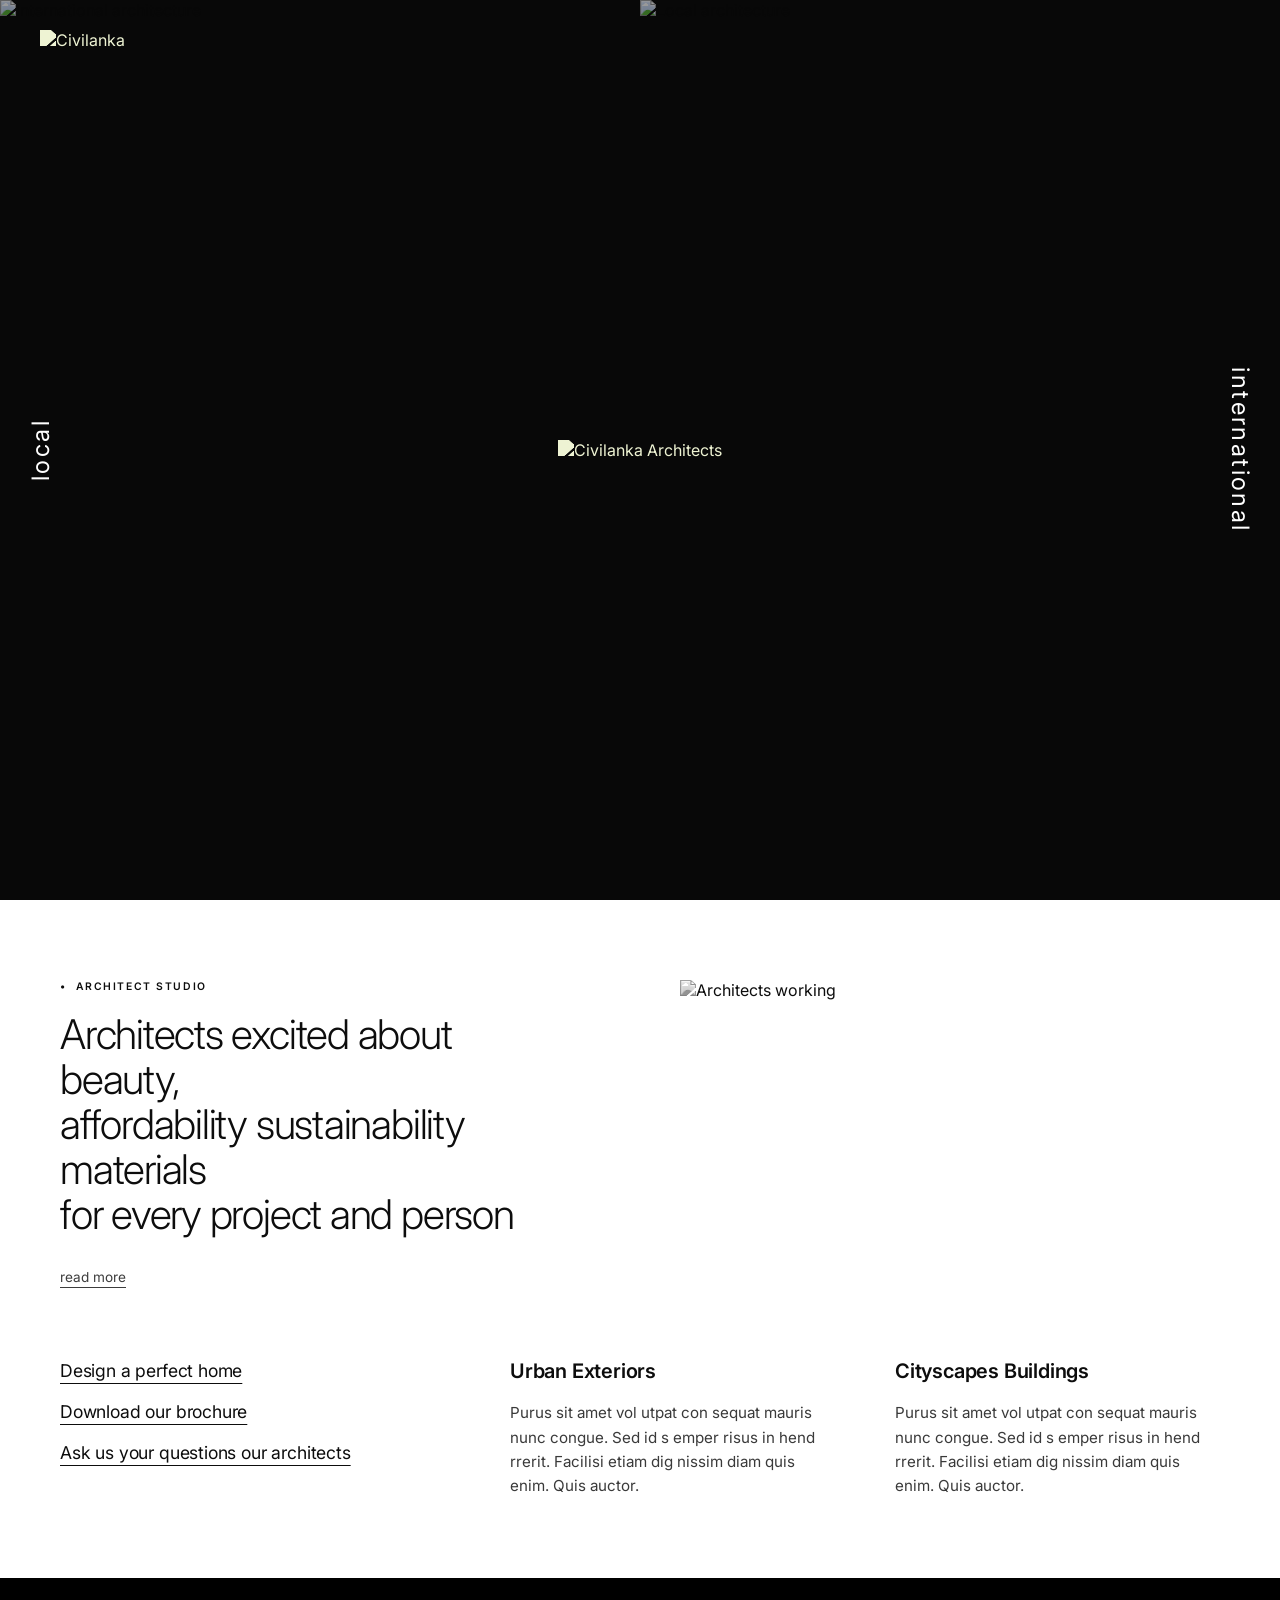
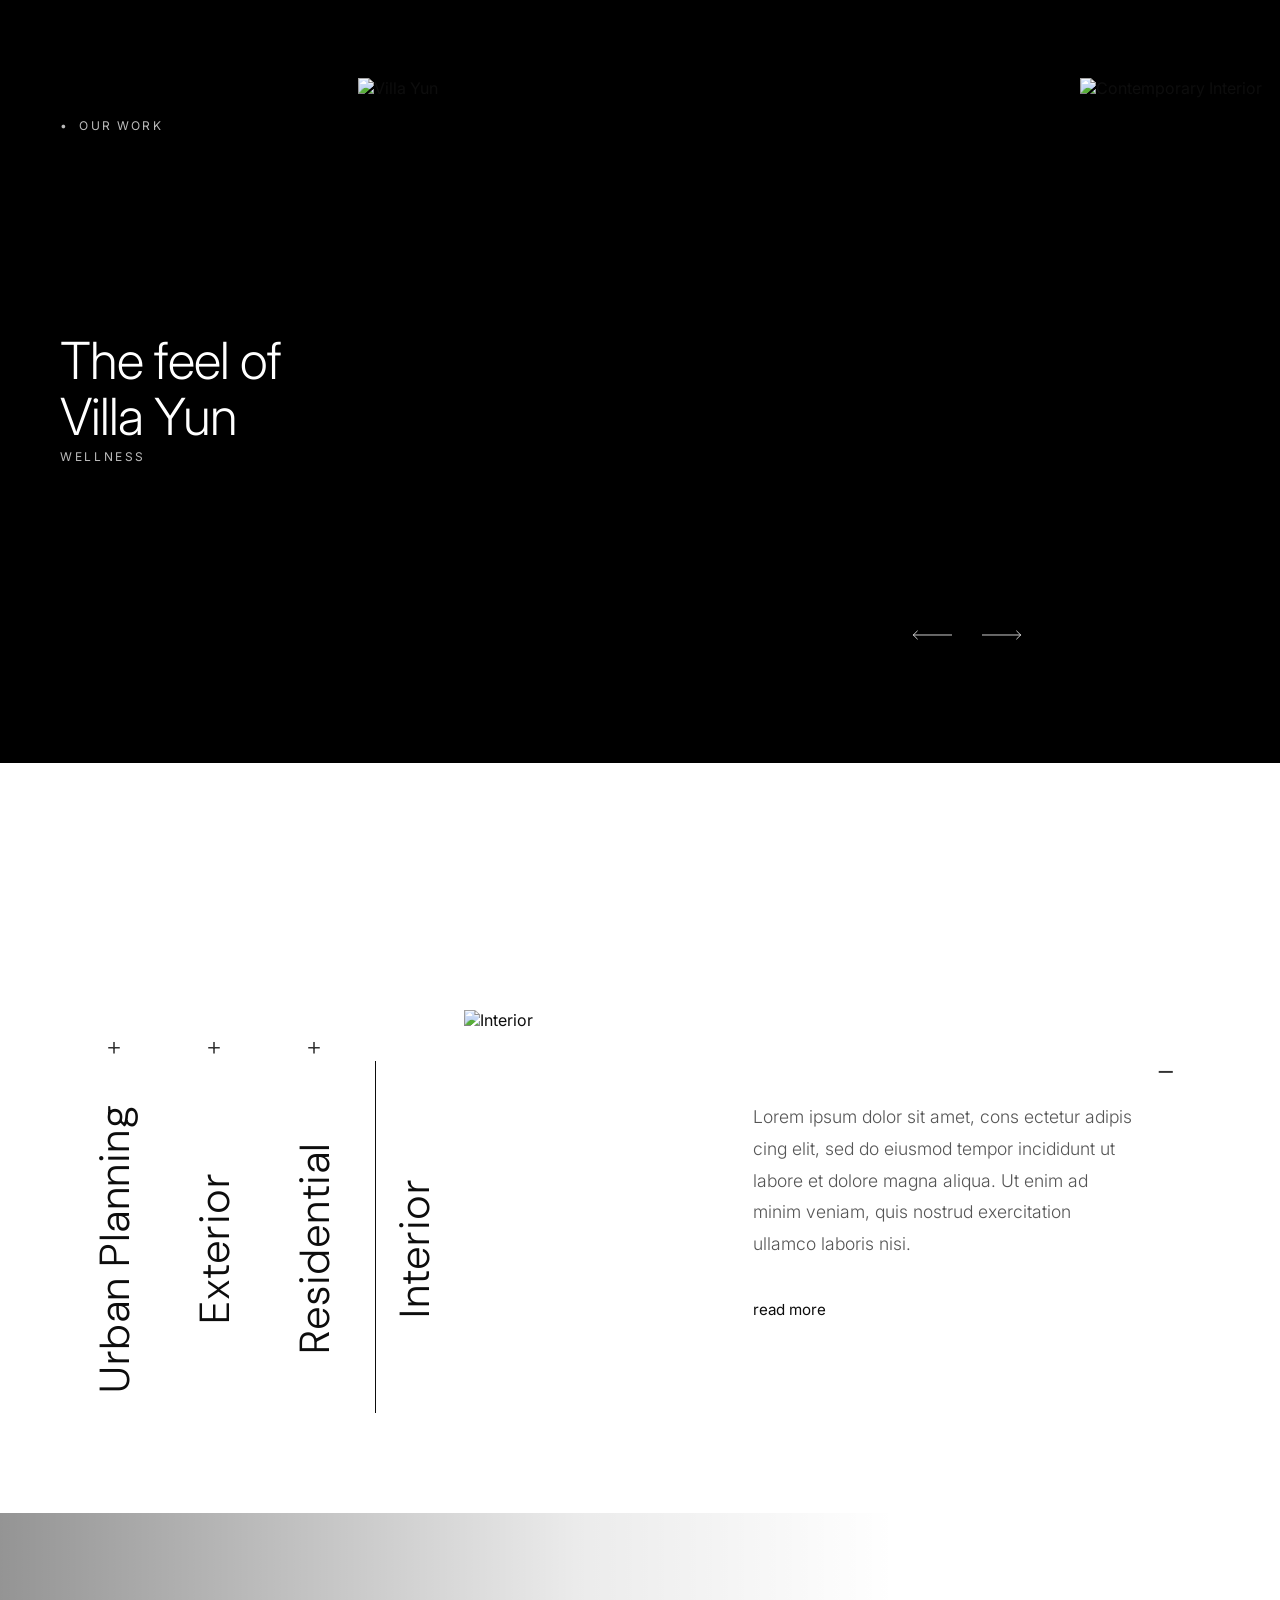
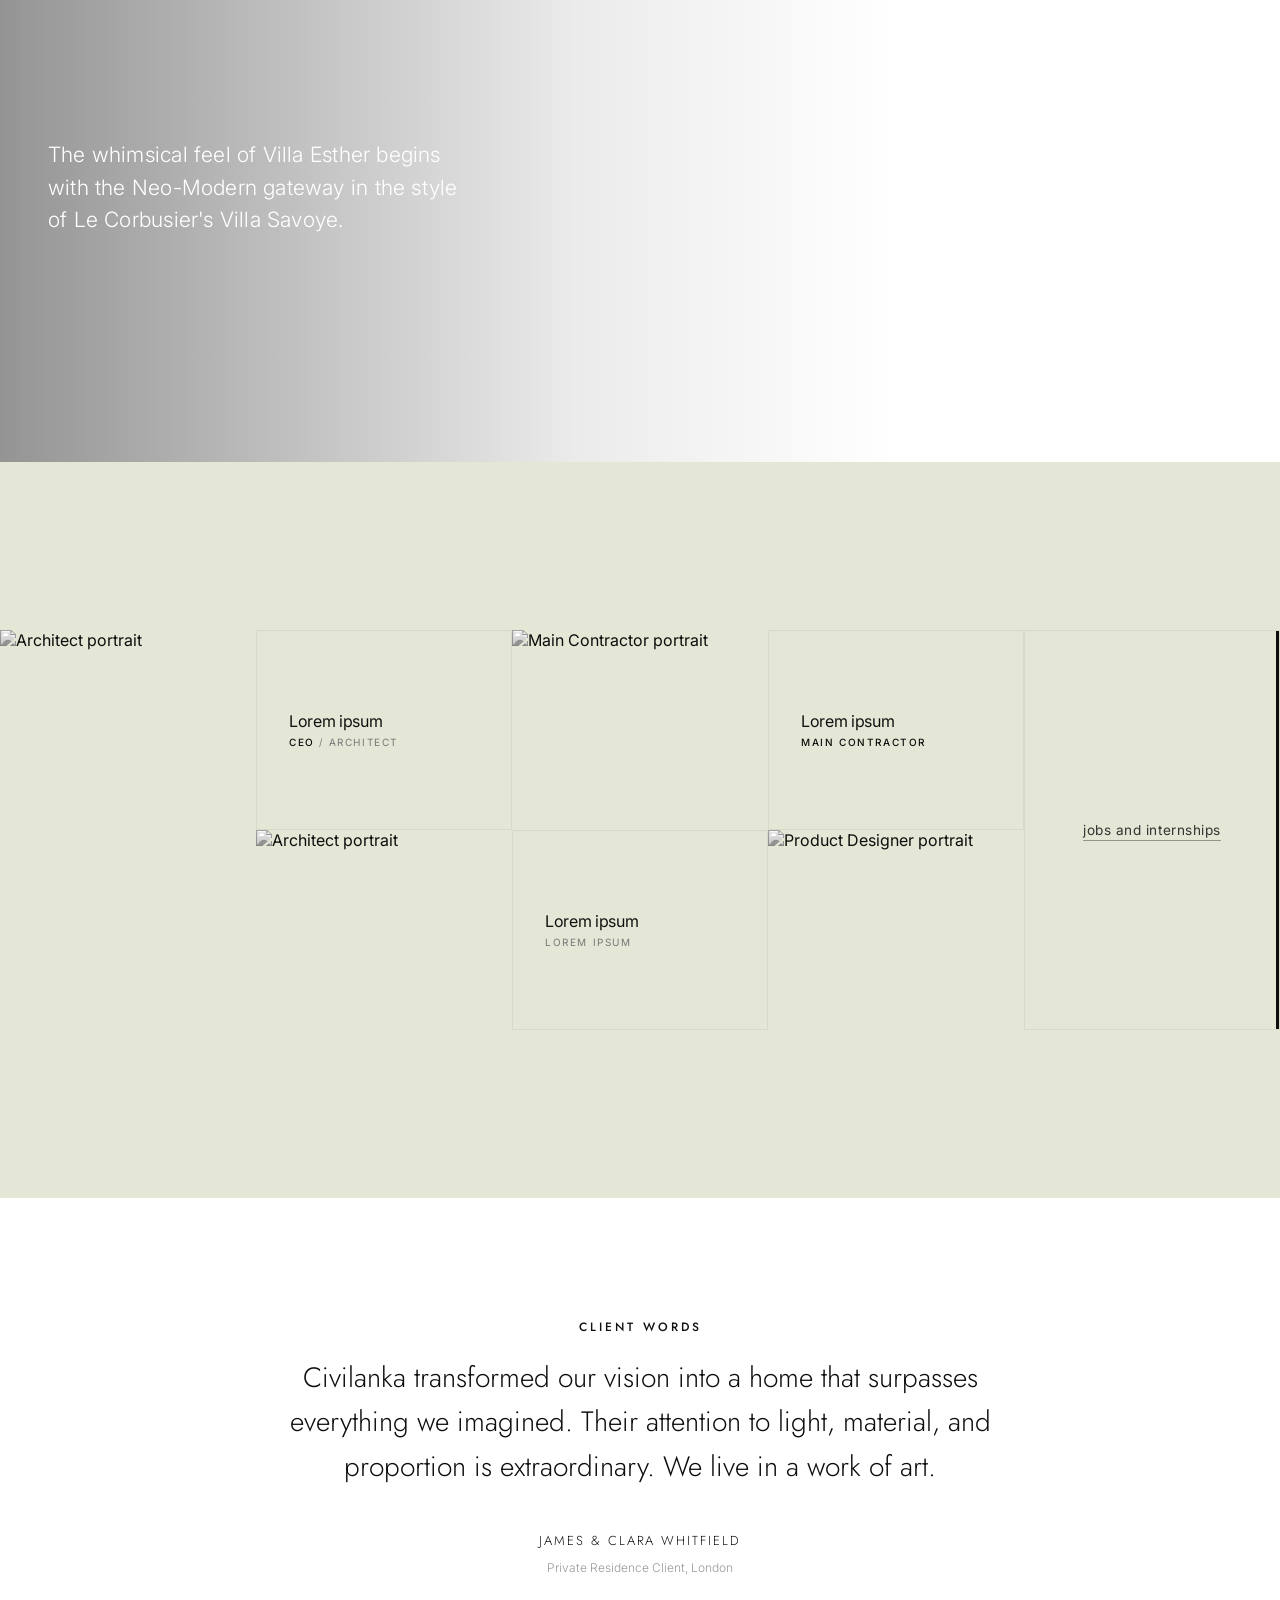
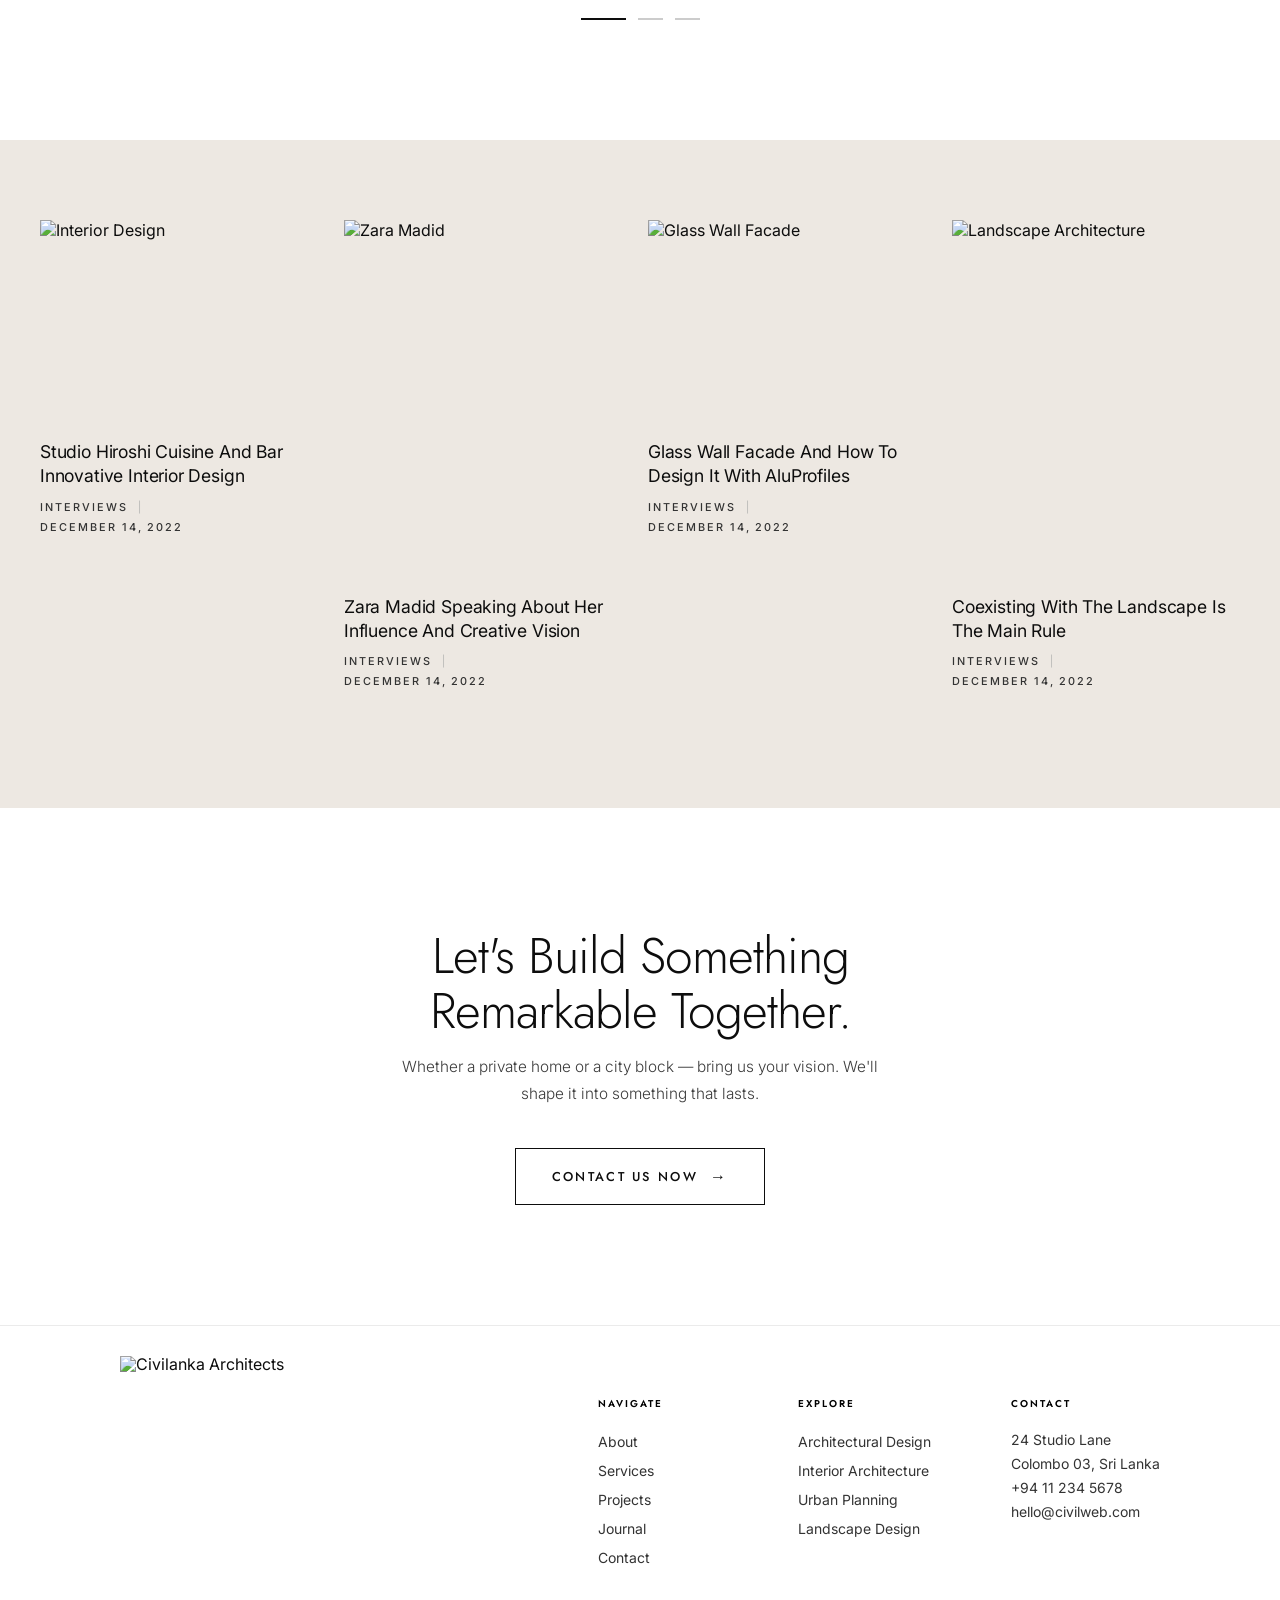
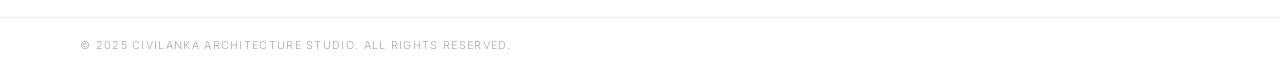
==== commit 55d0bf69: "mob" ====
--- a/index.html
+++ b/index.html
@@ -305,7 +305,7 @@
   <!-- ============================================================
      QUOTE BANNER SECTION
 ============================================================ -->
-  <section id="quote-banner" class="reveal">
+  <section id="quote-banner">
     <div class="quote-banner-content container">
       <h2>The whimsical feel of Villa Esther begins with the Neo-Modern gateway in the style of Le Corbusier's Villa
         Savoye.</h2>
--- a/assets/css/style.css
+++ b/assets/css/style.css
@@ -1075,7 +1075,7 @@
   flex: 1;
   display: flex;
   flex-direction: column;
-  justify-content: flex-end;
+  justify-content: flex-start;
   align-items: center;
   padding: 0 0 20px 0;
   text-transform: capitalize;
@@ -1472,13 +1472,14 @@
   background-size: cover;
   background-position: center;
   background-repeat: no-repeat;
-  height: var(--home-hero-height);
-  min-height: 400px;
-  max-height: 560px;
+  height: 549px;
+  min-height: 549px;
+  max-height: 549px;
+  width: 100%;  /* was 1361px — caused horizontal overflow on mobile */
   display: flex;
   align-items: center;
   padding: 0;
-  width: 100%;
+  overflow: hidden;
 }
 
 .quote-banner-content {
@@ -1507,7 +1508,10 @@
 
 
 body.home-page #quote-banner {
-  height: var(--home-hero-height);
+  height: 549px;
+  min-height: 549px;
+  max-height: 549px;
+  width: 100%;  /* was 1361px — caused horizontal overflow on mobile */
 }
 
 body.home-page #team {
@@ -1547,9 +1551,10 @@
 
 @media (max-width: 900px) {
   #quote-banner {
-    height: clamp(360px, 48vh, 480px);
-    min-height: 360px;
-    max-height: 480px;
+    height: 549px;
+    min-height: 549px;
+    max-height: 549px;
+    width: 100%; /* overflow fix */
   }
 
   .quote-banner-content.container {
@@ -2044,16 +2049,15 @@
 .hamburger-btn {
   display: none;
   flex-direction: column;
-  justify-content: center;
-  align-items: center;
-  gap: 5px;
-  width: 36px;
-  height: 36px;
-  background: none;
+  justify-content: space-between;
+  width: 32px;
+  height: 20px;
+  background: transparent;
   border: none;
   cursor: pointer;
-  flex-shrink: 0;
-  padding: 4px;
+  padding: 0;
+  z-index: 9999 !important;
+  pointer-events: auto !important;
 }
 
 .hamburger-btn span {
@@ -2065,8 +2069,26 @@
 }
 
 @media (max-width: 768px) {
+  /* Show hamburger on ALL pages at mobile widths */
   .hamburger-btn {
     display: flex;
+    margin-left: auto; /* push it to the right of the header */
+  }
+
+  /* Hide desktop nav links on mobile for ALL pages */
+  #sticky-header .sticky-nav {
+    display: none !important;
+  }
+
+  /* Tighten header padding on mobile and enforce clickability */
+  #sticky-header {
+    padding: 0 20px;
+    pointer-events: auto !important;
+  }
+
+  /* Reduce logo margin so it doesn't eat header space */
+  .sticky-logo {
+    margin-right: 0;
   }
 }
 
@@ -3063,9 +3085,10 @@
 
   /* Quote banner */
   #quote-banner {
-    height: clamp(360px, 48vh, 480px);
-    min-height: 360px;
-    max-height: 480px;
+    height: 549px;
+    min-height: 549px;
+    max-height: 549px;
+    width: 100%; /* overflow fix */
   }
 
   .quote-banner-content.container {
@@ -3599,9 +3622,10 @@
 
   /* Quote banner */
   #quote-banner {
-    height: clamp(300px, 45vh, 400px);
-    min-height: 300px;
-    max-height: 400px;
+    height: 549px;
+    min-height: 549px;
+    max-height: 549px;
+    width: 100%; /* overflow fix */
   }
 
   .quote-banner-content.container {
@@ -4122,9 +4146,10 @@
 
   /* Quote banner — compact hero band */
   body.home-page #quote-banner {
-    height: var(--home-hero-height);
-    min-height: 300px;
-    max-height: 420px;
+    height: 549px;
+    min-height: 549px;
+    max-height: 549px;
+    width: 100%;
   }
 
   body.home-page .quote-banner-content.container {
@@ -4333,26 +4358,86 @@
     flex: 1 1 100%;
   }
 
+  /* Switch to vertical stacked accordion on narrow phones */
   body.home-page .acc-container {
-    height: clamp(300px, 38vh, 400px);
+    flex-direction: column;
+    height: auto;
+    width: 100%;
+    gap: 0;
+    padding: 0 16px;
+    box-sizing: border-box;
   }
 
   body.home-page .acc-item {
-    flex: 0 0 56px !important;
+    flex: none !important;
+    flex-direction: column;
+    width: 100%;
+    border-bottom: 1px solid var(--gray-light);
+  }
+
+  body.home-page .acc-item.active {
+    flex: none !important;
   }
 
   body.home-page .acc-header {
-    width: 56px;
-    min-width: 56px;
-    padding: 18px 0;
+    width: 100%;
+    min-width: unset;
+    height: auto;
+    min-height: unset;
+    max-height: unset;
+    flex-direction: row;
+    justify-content: space-between;
+    align-items: center;
+    padding: 18px 16px;
+    border-bottom: none;
   }
 
   body.home-page .acc-title {
-    font-size: 0.95rem;
+    writing-mode: horizontal-tb;
+    text-orientation: initial;
+    transform: none;
+    font-size: 1.1rem;
+    flex: none;
+    padding: 0;
+  }
+
+  body.home-page .acc-title::after {
+    display: none;
+  }
+
+  body.home-page .acc-icon {
+    font-size: 1.3rem;
+    order: 2;
+    opacity: 1 !important;
+  }
+
+  body.home-page .acc-content {
+    flex-direction: column;
+    max-height: 0;
+    opacity: 0;
+    overflow: hidden;
+    transition: max-height 0.5s ease, opacity 0.4s ease;
+    pointer-events: none;
+  }
+
+  body.home-page .acc-item.active .acc-content {
+    max-height: 600px;
+    opacity: 1;
+    pointer-events: auto;
+  }
+
+  body.home-page .acc-img-wrap {
+    flex: none;
+    width: 100%;
+    height: 200px;
+    min-width: unset;
+    max-width: unset;
+    min-height: unset;
+    max-height: unset;
   }
 
   body.home-page .acc-text-wrap {
-    padding: 20px 18px;
+    padding: 20px 16px;
   }
 
   body.home-page .team-grid {
@@ -4391,4 +4476,346 @@
   body.home-page .ref-journal-grid {
     gap: 28px 10px;
   }
+}
+
+/* =============================================================
+   GLOBAL INNER-PAGE MOBILE RESPONSIVENESS
+   These rules apply to ALL pages at ≤768px while leaving the
+   desktop view (>768px) untouched.
+============================================================= */
+
+@media (max-width: 768px) {
+
+  /* ── GENERAL ── */
+  .container {
+    padding: 0 20px;
+  }
+
+  .section-pad {
+    padding: 60px 0;
+  }
+
+  /* ── FOOTER ── */
+  .hs-footer-inner {
+    flex-direction: column;
+    padding: 40px 20px 28px;
+    gap: 32px;
+  }
+
+  .hs-footer-cols {
+    flex-direction: column;
+    gap: 28px;
+  }
+
+  .hs-footer-bottom {
+    padding: 16px 20px;
+  }
+
+  .logo-img--footer {
+    height: 80px;
+  }
+
+  /* ── CTA BANNER ── */
+  #cta-banner {
+    padding: 60px 0;
+  }
+
+  .cta-inner h2 {
+    font-size: clamp(1.6rem, 6vw, 2.2rem);
+  }
+
+  /* ── SERVICES HERO (services.html) ── */
+  .services-hero-title {
+    font-size: clamp(2.4rem, 8vw, 4rem);
+  }
+
+  /* ── SERVICES GRID ── */
+  .srv-grid {
+    grid-template-columns: 1fr;
+    padding: 0 20px;
+  }
+
+  .srv-card--wide {
+    grid-column: span 1;
+  }
+
+  .srv-intl-grid {
+    grid-template-columns: 1fr;
+  }
+
+  .srv-intl-featured {
+    grid-template-columns: 1fr;
+    gap: 24px;
+  }
+
+  .srv-intl-featured--reverse {
+    direction: ltr;
+  }
+
+  .srv-section-header {
+    padding: 0 20px;
+    margin-bottom: 36px;
+  }
+
+  .srv-intl-layout {
+    padding: 0 20px;
+  }
+
+  .services-divider {
+    padding: 0 20px;
+  }
+
+  .services-section {
+    padding: 60px 0;
+  }
+
+  .services-section--international {
+    padding-top: 40px;
+  }
+
+  /* ── ABOUT PAGE SECTIONS ── */
+  .hs-intro {
+    padding-top: 100px;
+    padding-bottom: 30px;
+  }
+
+  .hs-intro-inner {
+    grid-template-columns: 1fr;
+    padding: 0 20px;
+    gap: 24px;
+  }
+
+  .hs-intro-img-wrap {
+    width: 100%;
+    height: auto;
+    aspect-ratio: 4 / 3;
+  }
+
+  .hs-approach-inner {
+    grid-template-columns: 1fr;
+    padding: 0 20px;
+    gap: 28px;
+  }
+
+  .hs-approach {
+    padding-bottom: 60px;
+  }
+
+  .hs-gallery {
+    padding: 40px 16px;
+  }
+
+  .hs-gallery-item,
+  .hs-gallery-item.active {
+    flex: 0 0 260px;
+    height: 300px;
+  }
+
+  .hs-gallery-slider {
+    height: 300px;
+  }
+
+  .hs-quote {
+    padding: 60px 0;
+  }
+
+  .hs-quote-inner {
+    padding: 0 20px;
+  }
+
+  .hs-quote-text {
+    font-size: 1.05rem;
+  }
+
+  .hs-banner {
+    height: 320px;
+  }
+
+  .hs-banner-content {
+    padding: 0 20px 32px;
+  }
+
+  .hs-banner-quote {
+    font-size: 1.1rem;
+  }
+
+  .hs-stats-inner {
+    flex-wrap: wrap;
+    padding: 20px;
+  }
+
+  .hs-stat-item {
+    flex: 0 0 45%;
+    padding: 12px 0;
+  }
+
+  .hs-stat-divider {
+    display: none;
+  }
+
+  .hs-founders {
+    padding: 60px 0;
+  }
+
+  .hs-founders-inner {
+    grid-template-columns: 1fr;
+    padding: 0 20px;
+    gap: 28px;
+  }
+
+  .hs-founders-heading {
+    font-size: clamp(1.6rem, 6vw, 2.2rem);
+  }
+
+  .hs-founder-photo {
+    height: 220px;
+  }
+
+  .hs-founders-photos {
+    grid-template-columns: 1fr 1fr;
+  }
+
+  .hs-team {
+    padding: 60px 0;
+  }
+
+  .hs-team-grid {
+    grid-template-columns: 1fr;
+    padding: 0 20px;
+    gap: 0;
+  }
+
+  .hs-team-card {
+    flex-direction: column;
+    height: auto;
+  }
+
+  .hs-tc-photo {
+    flex: none;
+    width: 100%;
+    height: 220px;
+  }
+
+  .hs-tc-info {
+    padding: 16px 20px;
+  }
+
+  .hs-cta-inner {
+    flex-direction: column;
+    text-align: center;
+    padding: 0 20px;
+    gap: 20px;
+  }
+
+  /* ── CONTACT PAGE ── */
+  .ct-page-title {
+    padding-top: calc(var(--header-height-mobile) + 40px);
+  }
+
+  .ct-page-title-inner,
+  .ct-body-inner {
+    padding-left: 20px;
+    padding-right: 20px;
+  }
+
+  .ct-body-inner {
+    grid-template-columns: 1fr;
+    gap: 40px;
+  }
+
+  .ct-form-row {
+    grid-template-columns: 1fr;
+    gap: 20px;
+  }
+
+  .ct-info-row {
+    grid-template-columns: 1fr;
+    gap: 24px;
+  }
+
+  .ct-title {
+    font-size: clamp(2.2rem, 10vw, 4rem);
+  }
+
+  /* ── PROJECTS PAGE ── */
+  .pj-filters-inner {
+    flex-wrap: wrap;
+    gap: 10px;
+    padding: 0 20px;
+  }
+
+  .pj-filter-btn,
+  .pj-type-btn {
+    font-size: 0.72rem;
+  }
+
+  /* ── BLOG PAGE ── */
+  .blog-layout-grid {
+    grid-template-columns: 1fr;
+  }
+
+  .blog-sidebar {
+    display: none; /* hide sidebar on mobile for blog */
+  }
+
+  .breadcrumb-container {
+    padding-top: calc(var(--header-height) + 10px);
+  }
+
+  /* ── SHOP PAGE ── */
+  .shop-layout {
+    flex-direction: column;
+  }
+
+  .shop-sidebar {
+    width: 100%;
+  }
+
+  .sidebar-banner {
+    aspect-ratio: 16 / 6;
+    margin-top: 20px;
+  }
+
+  /* ── TESTIMONIALS ── */
+  .testimonial-text {
+    font-size: clamp(1rem, 4vw, 1.4rem);
+  }
+
+  /* ── REF JOURNAL (home page section) ── */
+  .ref-journal-grid {
+    grid-template-columns: 1fr;
+  }
+
+  /* ── BACK TO TOP ── */
+  #back-top {
+    bottom: 20px;
+    right: 20px;
+  }
+}
+
+/* Very narrow phones */
+@media (max-width: 420px) {
+  .sticky-logo .logo-img--sticky {
+    height: 36px;
+  }
+
+  #sticky-header {
+    height: var(--header-height-mobile);
+  }
+
+  .hs-stat-item {
+    flex: 0 0 100%;
+  }
+
+  .hs-founders-photos {
+    grid-template-columns: 1fr;
+  }
+
+  .hs-founder-photo {
+    height: 260px;
+  }
+
+  .services-hero-title {
+    font-size: 2.2rem;
+  }
 }
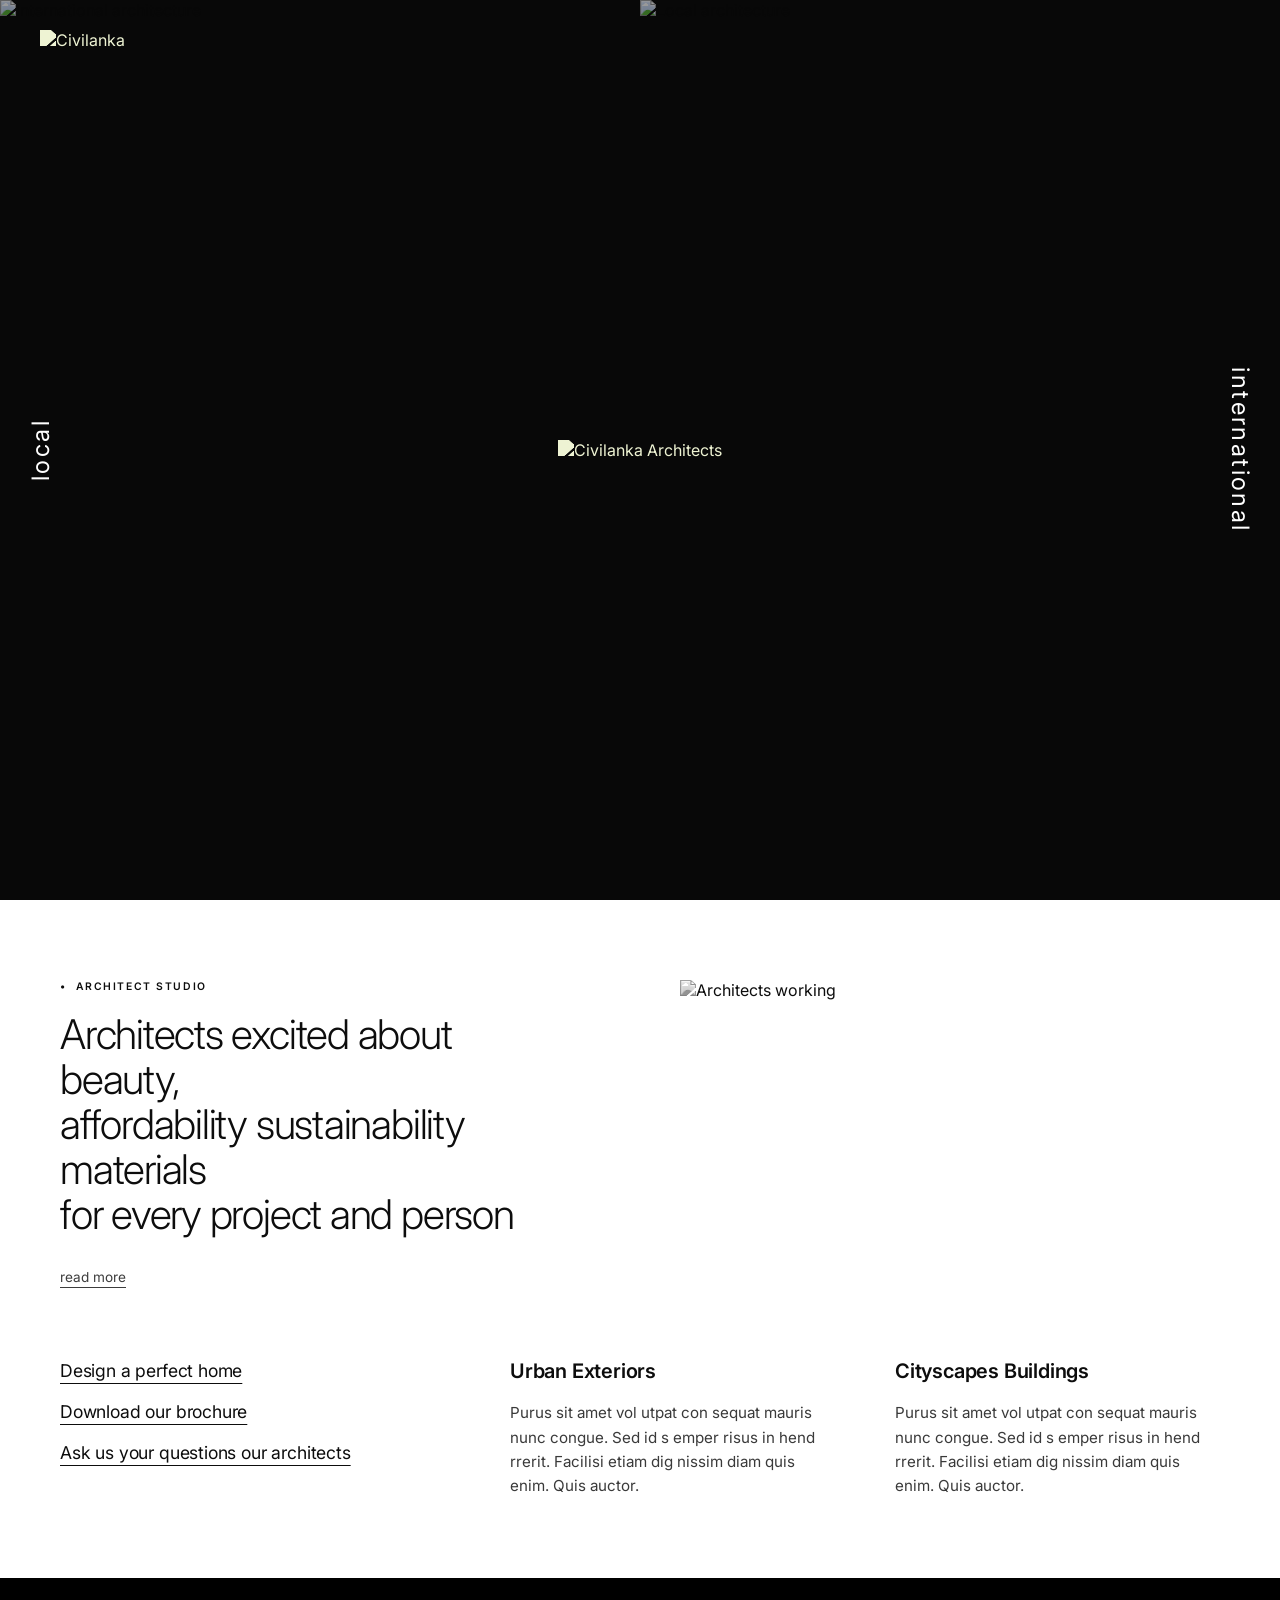
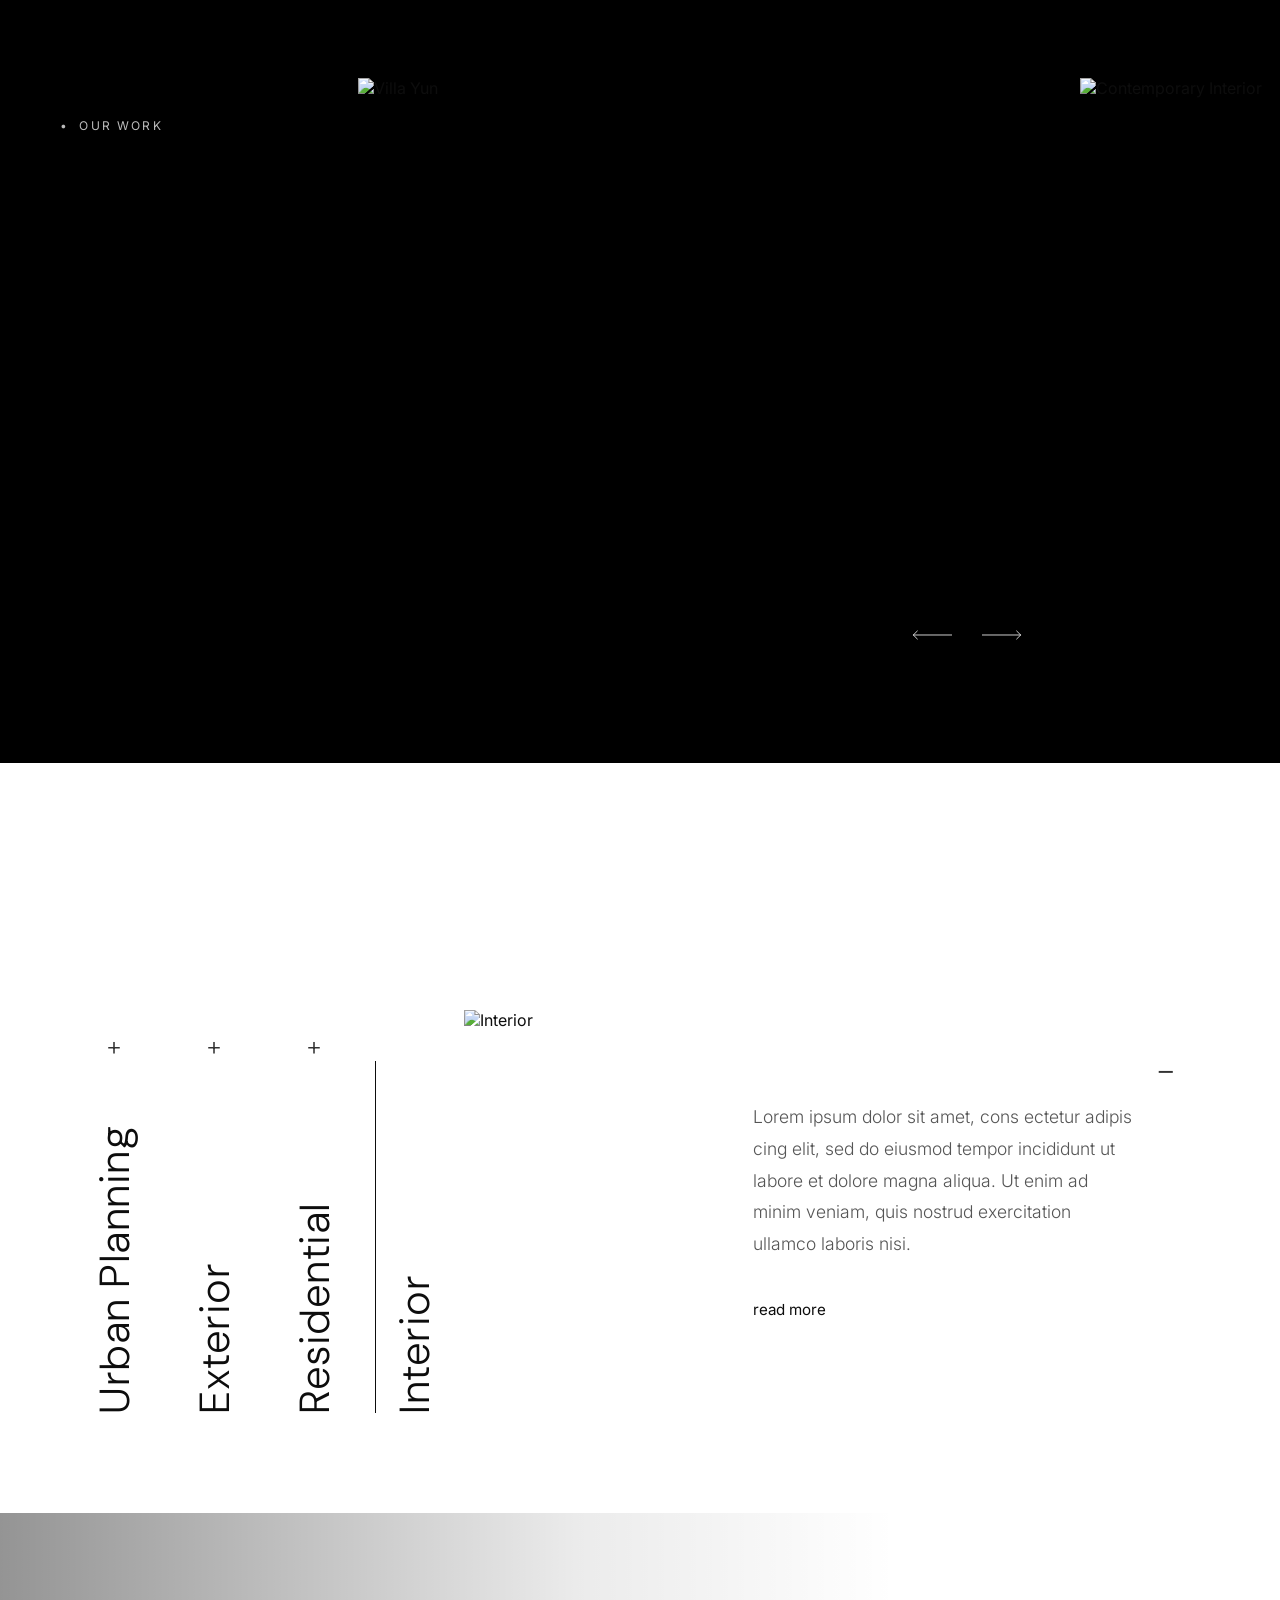
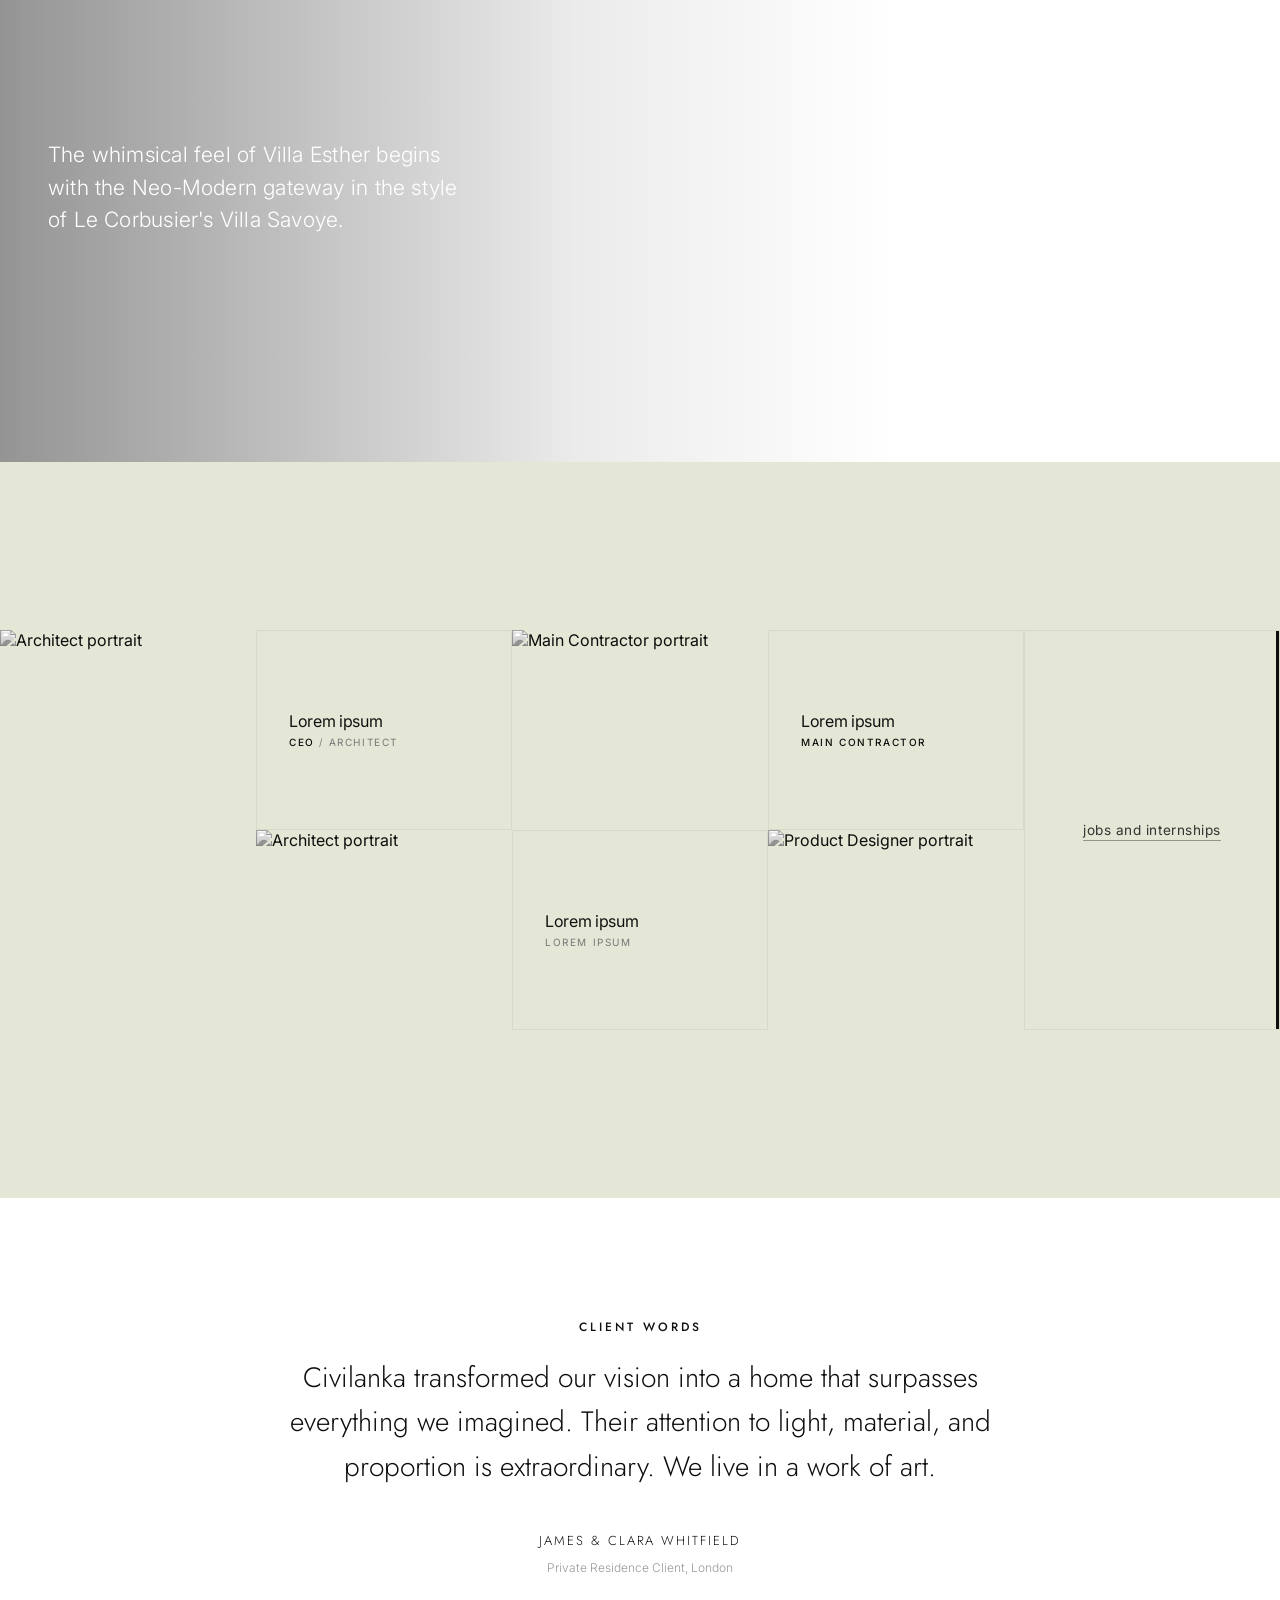
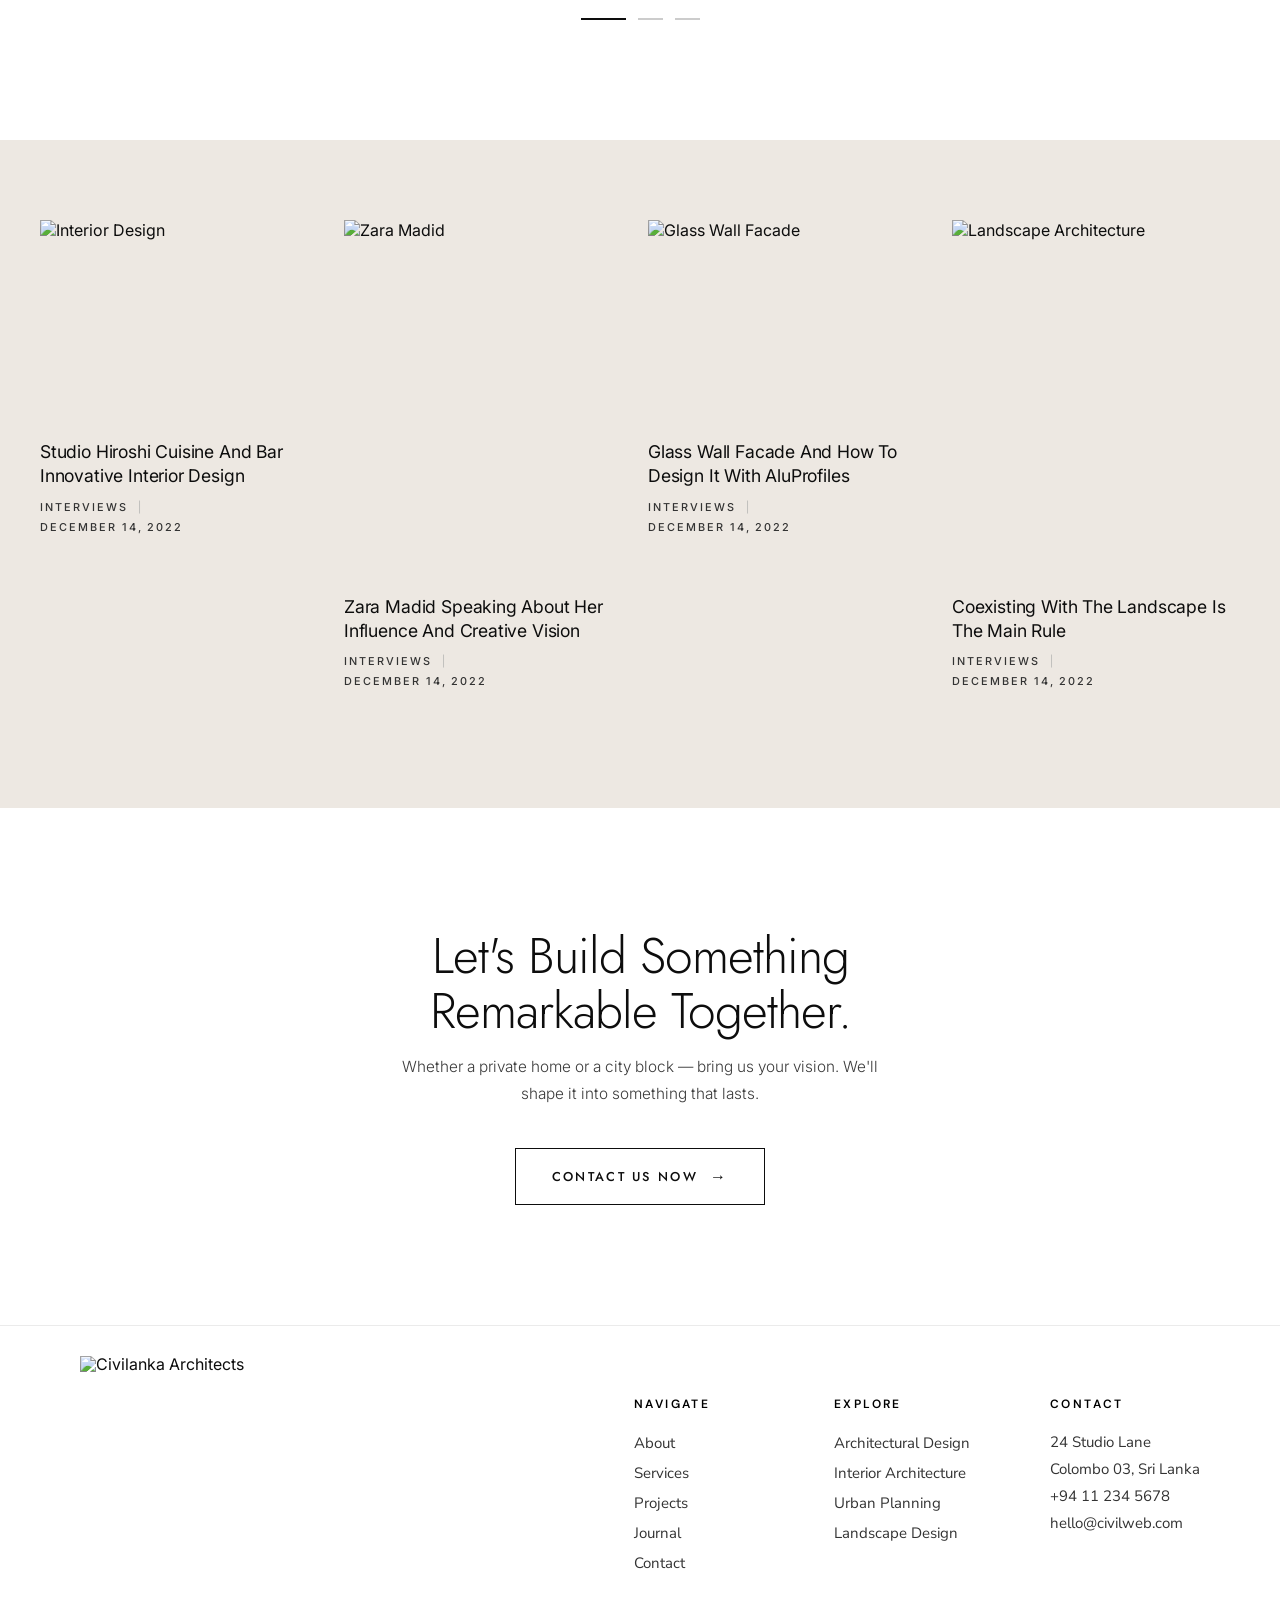
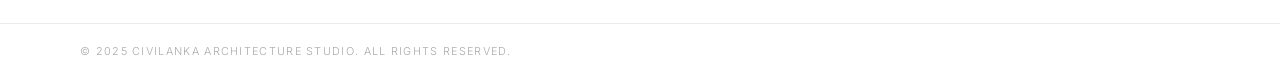
==== commit 7c5b440b: "services seciton update" ====
--- a/index.html
+++ b/index.html
@@ -38,18 +38,7 @@
     <ul class="sticky-nav" role="list">
       <li class="active"><a href="index.html">home</a></li>
       <li><a href="about.html">about</a></li>
-      <li class="nav-has-dropdown"><a href="services.html" class="nav-dropdown-trigger">services <span class="nav-arrow">&#8964;</span></a>
-        <div class="nav-dropdown">
-          <a href="services.html#local-services" class="nav-dropdown-item">
-            <span class="nav-dropdown-label">Local Services</span>
-            <span class="nav-dropdown-desc">Projects within Sri Lanka</span>
-          </a>
-          <a href="services.html#international-services" class="nav-dropdown-item">
-            <span class="nav-dropdown-label">International Services</span>
-            <span class="nav-dropdown-desc">Global project delivery</span>
-          </a>
-        </div>
-      </li>
+      <li><a href="services.html">services</a></li>
       <li><a href="projects.html">projects</a></li>
       <li><a href="blog.html">blog</a></li>
       <li><a href="shop.html">shop</a></li>
@@ -74,8 +63,6 @@
     <a href="index.html">home</a>
     <a href="about.html">about</a>
     <a href="services.html">services</a>
-    <a href="services.html#local-services" style="padding-left:2rem;font-size:0.9rem;opacity:0.7;">— Local Services</a>
-    <a href="services.html#international-services" style="padding-left:2rem;font-size:0.9rem;opacity:0.7;">— International Services</a>
     <a href="projects.html">projects</a>
     <a href="blog.html">blog</a>
     <a href="shop.html">shop</a>
--- a/assets/css/style.css
+++ b/assets/css/style.css
@@ -253,12 +253,10 @@
   display: block;
 }
 
-.logo-img--hero {
-  /* filter: brightness(0); Removed to show natural logo colors */
-}
+/* .logo-img--hero { filter: brightness(0); } Removed to show natural logo colors */
 
 .logo-img--footer {
-  height: 160px;
+  height: 120px;
 }
 
 .logo-img--sticky {
@@ -351,7 +349,7 @@
   display: flex;
   align-items: center;
   gap: 0;
-  margin-right: 60px;
+  margin-right: 24px;
 }
 
 
@@ -397,9 +395,24 @@
   position: relative;
 }
 
-/* Left-side indicator bar — removed as requested */
+/* Indicator on the left (vertical line drawn bottom to top) */
 .sticky-nav li a::before {
-  display: none;
+  content: '';
+  position: absolute;
+  left: 12px;
+  top: 50%;
+  margin-top: -8px;
+  width: 1.5px;
+  height: 16px;
+  background-color: var(--black);
+  transform: scaleY(0);
+  transform-origin: bottom center;
+  transition: transform 0.38s cubic-bezier(0.22, 1, 0.36, 1);
+}
+
+.sticky-nav li.active a::before,
+.sticky-nav li a:hover::before {
+  transform: scaleY(1);
 }
 
 /* Remove old ::after indicator */
@@ -1076,7 +1089,7 @@
   display: flex;
   flex-direction: column;
   justify-content: flex-start;
-  align-items: center;
+  align-items: flex-start;
   padding: 0 0 20px 0;
   text-transform: capitalize;
   position: relative;
@@ -1809,13 +1822,11 @@
 }
 
 .hs-footer-inner {
-  max-width: 1200px;
-  margin: 0 auto;
+  width: 100%;
   padding: 70px 80px 50px;
   display: flex;
   align-items: flex-start;
   justify-content: space-between;
-  gap: 80px;
 }
 
 .hs-footer-logo {
@@ -1830,7 +1841,6 @@
 .hs-footer-cols {
   display: flex;
   gap: 80px;
-  align-items: flex-start;
 }
 
 .hs-footer-col {
@@ -1839,8 +1849,8 @@
 
 .hs-footer-col-label {
   display: block;
-  font-family: var(--font-h);
-  font-size: 0.62rem;
+  font-family: 'DM Sans', sans-serif;
+  font-size: 12px;
   font-weight: 600;
   letter-spacing: 0.2em;
   text-transform: uppercase;
@@ -1858,8 +1868,8 @@
 }
 
 .hs-footer-col ul li a {
-  font-family: var(--font-b);
-  font-size: 0.875rem;
+  font-family: 'Nunito Sans', sans-serif;
+  font-size: 15px;
   color: #333;
   text-decoration: none;
   transition: opacity 0.25s;
@@ -1878,8 +1888,8 @@
 
 .hs-footer-col address span,
 .hs-footer-col address a {
-  font-family: var(--font-b);
-  font-size: 0.875rem;
+  font-family: 'Nunito Sans', sans-serif;
+  font-size: 15px;
   color: #333;
   text-decoration: none;
   transition: opacity 0.25s;
@@ -1900,8 +1910,7 @@
   letter-spacing: 0.12em;
   text-transform: uppercase;
   color: #aaa;
-  max-width: 1200px;
-  margin: 0 auto;
+  margin: 0;
 }
 
 /* Responsive Footer */
@@ -2962,7 +2971,7 @@
   body {
     overflow-x: hidden;
   }
-  img {1`1
+  img {
     max-width: 100%;
   }
 }
@@ -4306,7 +4315,7 @@
 /* Portrait + narrow: 2-col team checkerboard */
 @media (orientation: portrait) and (max-width: 900px) {
   body.home-page .team-grid {
-    grid-template-columns: 1fr 1fr;
+    grid-template-columns: 1fr;
     grid-template-rows: auto;
   }
 
@@ -4320,10 +4329,15 @@
     display: none;
   }
 
-  body.home-page .team-cell.team-photo,
+  body.home-page .team-cell.team-photo {
+    height: 350px;
+    min-height: 350px;
+  }
+
   body.home-page .team-cell.team-info {
-    height: 170px;
-    min-height: 170px;
+    height: auto;
+    min-height: auto;
+    padding: 24px 20px 40px;
   }
 }
 
@@ -4441,13 +4455,18 @@
   }
 
   body.home-page .team-grid {
-    grid-template-columns: 1fr 1fr;
-  }
-
-  body.home-page .team-cell.team-photo,
+    grid-template-columns: 1fr;
+  }
+
+  body.home-page .team-cell.team-photo {
+    height: 300px;
+    min-height: 300px;
+  }
+  
   body.home-page .team-cell.team-info {
-    height: 150px;
-    min-height: 150px;
+    height: auto;
+    min-height: auto;
+    padding: 20px 16px 36px;
   }
 
   body.home-page .quote-banner-content h2 {
@@ -4818,4 +4837,24 @@
   .services-hero-title {
     font-size: 2.2rem;
   }
-}+}
+
+/* ===========================
+   FOOTER RESPONSIVE OVERRIDES
+=========================== */
+@media (max-width: 1024px) {
+  .hs-footer-inner {
+    display: flex !important;
+  }
+  .hs-footer-cols {
+    display: flex !important;
+    gap: 40px !important;
+  }
+}
+
+@media (max-width: 768px) {
+  .hs-footer-cols {
+    flex-direction: column !important;
+    gap: 32px !important;
+  }
+}
--- a/assets/css/services.css
+++ b/assets/css/services.css
@@ -536,16 +536,7 @@
 }
 
 .nav-arrow {
-  font-size: 0.75rem;
-  transition: transform 0.3s ease;
-  display: inline-block;
-  line-height: 1;
-  opacity: 0.5;
-}
-
-.nav-has-dropdown:hover .nav-arrow {
-  transform: rotate(180deg);
-  opacity: 1;
+  display: none;
 }
 
 /* ── The panel itself ── */
